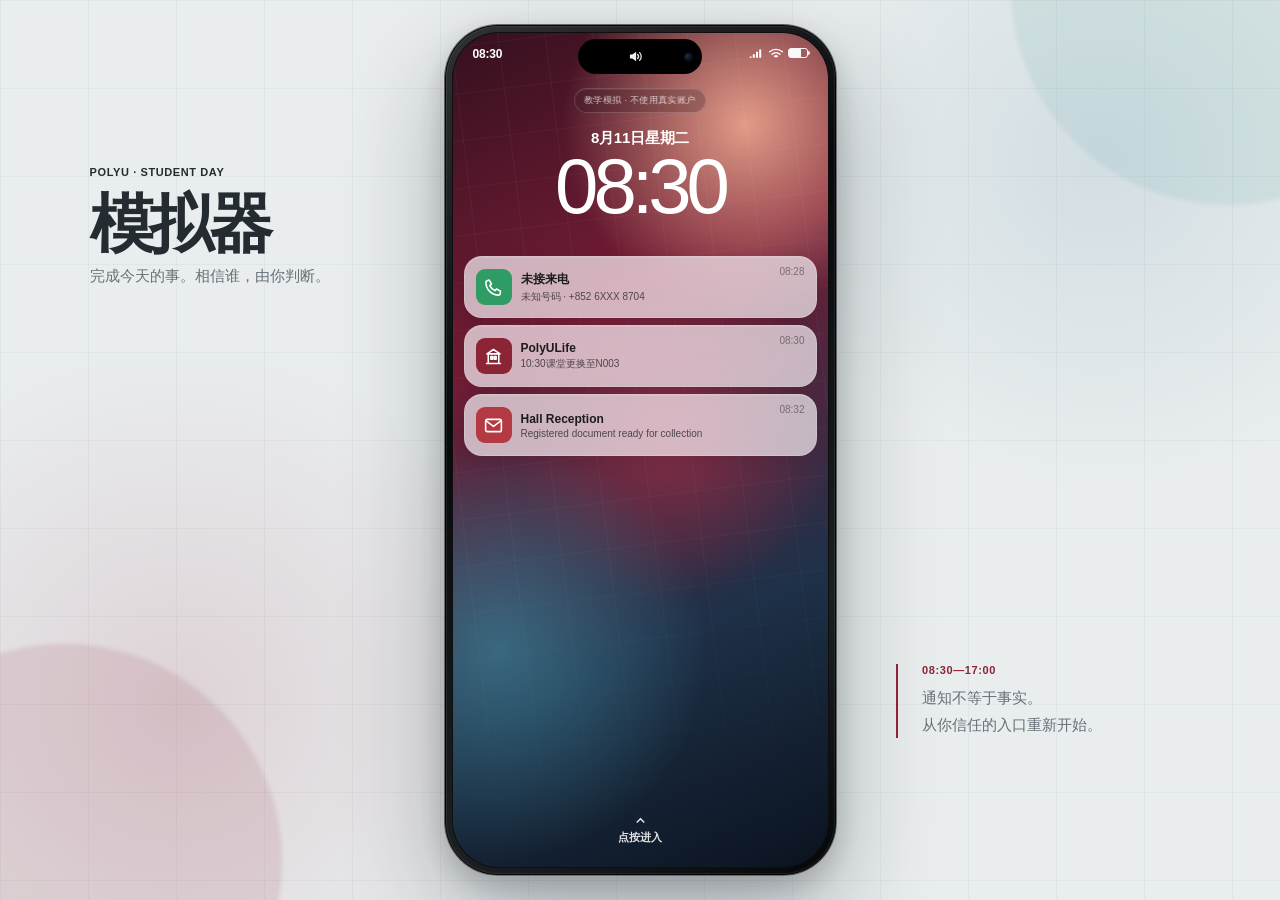
==== index.html @ 9c1bdc46 "Fix tap to unlock on real devices" ====
<!DOCTYPE html>
<html lang="zh-CN">
<head>
  <meta charset="UTF-8">
  <meta name="viewport" content="width=device-width, initial-scale=1, viewport-fit=cover">
  <meta name="theme-color" content="#111820">
  <meta name="application-version" content="2.0.0">
  <title>模拟器</title>
  <link rel="stylesheet" href="phone.css">
</head>
<body class="ios-ui">
  <main class="sim-stage" aria-label="PolyU 学生生活模拟器">
    <div class="stage-copy" aria-hidden="true">
      <span class="stage-kicker">POLYU · STUDENT DAY</span>
      <strong id="stageTitle">模拟器</strong>
      <p id="stageTagline">完成今天的事。相信谁，由你判断。</p>
    </div>

    <section class="phone-shell" id="simulator">
      <div class="phone-bezel">
        <div class="phone-status" aria-label="手机状态栏">
          <span id="statusTime">08:30</span>
          <button class="status-island sound-toggle" id="soundToggle" type="button" aria-label="关闭声音" aria-pressed="true">
            <svg viewBox="0 0 24 24" aria-hidden="true"><path d="M5 10v4h3l4 3V7L8 10H5Z"/><path class="sound-wave" d="M15 9.2c1.5 1.5 1.5 4.1 0 5.6M17.8 6.5c3 3 3 8 0 11"/></svg>
          </button>
          <span class="status-icons">
            <span class="status-signal" aria-hidden="true">
              <svg viewBox="0 0 20 14"><path d="M2 11.5h2.5V13H2zm4-3h2.5V13H6zm4-3h2.5V13H10zm4-3h2.5V13H14z"/></svg>
              <svg viewBox="0 0 20 14"><path d="M2 5.5a12 12 0 0 1 16 0M5 8.5a7.5 7.5 0 0 1 10 0M8.2 11.2a2.7 2.7 0 0 1 3.6 0" fill="none" stroke="currentColor" stroke-width="1.8" stroke-linecap="round"/><circle cx="10" cy="12" r="1"/></svg>
              <span class="battery"><span></span></span>
            </span>
          </span>
        </div>

        <div class="phone-viewport" id="phoneViewport">
          <section class="phone-screen lock-screen is-active" id="lockScreen" aria-labelledby="lockTitle">
            <div class="wallpaper-grid" aria-hidden="true"></div>
            <div class="simulation-pill" id="simulationPill">教学模拟 · 不使用真实账户</div>
            <div class="lock-clock">
              <span id="lockDate">8月11日 星期二</span>
              <strong id="lockTime">08:30</strong>
            </div>
            <div class="lock-brief">
              <span id="lockBriefLabel">今天</span>
              <strong id="lockBriefTitle">两件事需要处理</strong>
            </div>
            <div class="lock-notifications" id="lockNotifications"></div>
            <button class="unlock-button" id="unlockButton" type="button">
              <span id="unlockLabel">点按进入</span>
              <svg viewBox="0 0 24 24" aria-hidden="true"><path d="m7 14 5-5 5 5"/></svg>
            </button>
          </section>

          <section class="phone-screen home-screen" id="homeScreen" aria-label="手机主屏幕">
            <div class="wallpaper-grid" aria-hidden="true"></div>
            <header class="home-header">
              <div>
                <span id="homeDate">8月11日 · 星期二</span>
                <strong id="homeTitle">模拟器</strong>
              </div>
              <button class="avatar-button" id="openTasksShortcut" type="button" aria-label="打开今日任务">CY</button>
            </header>

            <section class="todo-widget" id="todayCard" role="button" tabindex="0" aria-label="打开今日任务">
              <header class="todo-widget-head">
                <div><span class="today-card-label" id="todayLabel">TODAY</span><strong id="todayTitle">今日待办</strong></div>
                <span id="todayProgress">0 / 2</span>
              </header>
              <div class="home-todo-list" id="homeTodoList"></div>
              <i class="todo-progress"><span id="todayProgressBar"></span></i>
            </section>

            <div class="app-grid" id="appGrid"></div>
            <div class="home-page-dot" aria-hidden="true"><span></span></div>
            <div class="dock" id="appDock"></div>
          </section>

          <section class="phone-screen app-screen" id="appScreen">
            <header class="app-header">
              <button class="app-back" id="appBack" type="button" aria-label="返回主屏幕">
                <svg viewBox="0 0 24 24"><path d="m15 18-6-6 6-6"/></svg>
              </button>
              <div>
                <span id="appEyebrow">APP</span>
                <strong id="appTitle" role="heading" aria-level="1">应用</strong>
              </div>
              <button class="app-more" id="appMore" type="button" aria-label="更多选项">•••</button>
            </header>
            <div class="app-content" id="appContent"></div>
          </section>

          <div class="toast" id="toast" role="status" aria-live="polite"></div>
          <div class="overlay-layer" id="overlayLayer" aria-live="assertive"></div>
          <aside class="active-call-bar" id="activeCallBar" hidden aria-label="进行中的通话"></aside>
        </div>

        <nav class="system-navigation is-hidden" id="systemNavigation" aria-label="系统导航">
          <button class="system-nav-button system-back" id="systemBack" type="button" aria-label="返回上一页" disabled>
            <svg viewBox="0 0 24 24" aria-hidden="true"><path d="m14.5 5-7 7 7 7"/></svg>
            <span id="systemBackLabel">返回</span>
          </button>
          <button class="system-nav-button system-home" id="systemHome" type="button" aria-label="返回主屏幕" disabled>
            <svg viewBox="0 0 24 24" aria-hidden="true"><path d="M4 10.5 12 4l8 6.5V20H4z"/><path d="M9.5 20v-6h5v6"/></svg>
            <span id="systemHomeLabel">主页</span>
          </button>
        </nav>
      </div>
    </section>

    <aside class="stage-note" aria-hidden="true">
      <span>08:30—17:00</span>
      <p><span id="stageNoteLine1">通知不等于事实。</span><br><span id="stageNoteLine2">从你信任的入口重新开始。</span></p>
    </aside>
  </main>

  <script src="phone-data.js"></script>
  <script src="phone-engine.js"></script>
</body>
</html>
---- phone.css ----
:root {
  --brick: #8b2435;
  --brick-deep: #651a28;
  --graphite: #111820;
  --graphite-2: #1a242d;
  --paper: #f2f4f5;
  --paper-2: #e5eaec;
  --ink: #16202a;
  --muted: #67717a;
  --blue: #2768c7;
  --amber: #d58a22;
  --teal: #238278;
  --white: #ffffff;
  --shadow: 0 34px 80px rgba(10, 18, 25, .28);
  --radius-phone: 44px;
  --radius-card: 22px;
  --safe-top: max(12px, env(safe-area-inset-top));
  font-family: "Noto Sans SC", "Microsoft YaHei", "PingFang SC", system-ui, sans-serif;
  color: var(--ink);
  background: #dfe4e3;
}

/* Outlook Mobile mail surface */
.ios-ui .app-screen.mail-mode {
  --outlook-blue: #0078d4;
  --outlook-blue-deep: #0064b4;
  --outlook-blue-soft: #eff6fc;
  --outlook-ink: #242424;
  --outlook-muted: #616161;
  --outlook-divider: #e1e1e1;
  padding-top: 47px;
  color: var(--outlook-ink);
  background: var(--outlook-blue);
}

.ios-ui .app-screen.mail-mode[data-mail-view="detail"] {
  background: #f3f3f3;
}

.ios-ui:has(.app-screen.mail-mode.is-active) .phone-status {
  color: #fff;
}

.ios-ui .mail-mode .app-header {
  display: none;
}

.ios-ui .mail-mode .app-content {
  height: 100%;
  overflow: hidden;
  color: var(--outlook-ink);
  background: #fff;
}

.ios-ui .outlook-mail-shell,
.ios-ui .outlook-read-shell {
  height: 100%;
  min-height: 0;
  overflow: hidden;
  color: var(--outlook-ink);
  background: #fff;
}

.ios-ui .outlook-mail-shell {
  display: grid;
  grid-template-rows: auto auto minmax(0, 1fr) auto;
}

.ios-ui .outlook-mail-header {
  min-height: 61px;
  padding: 7px 12px 8px;
  display: grid;
  grid-template-columns: 44px minmax(0, 1fr) 44px;
  align-items: center;
  gap: 8px;
  color: #fff;
  background: var(--outlook-blue);
}

.ios-ui .outlook-mail-header > div {
  min-width: 0;
  display: grid;
  justify-items: center;
  line-height: 1.1;
  text-align: center;
}

.ios-ui .outlook-mail-header > div span {
  overflow: hidden;
  max-width: 100%;
  margin-bottom: 3px;
  color: rgba(255, 255, 255, .78);
  font-size: 9px;
  font-weight: 700;
  letter-spacing: .11em;
  text-overflow: ellipsis;
  text-transform: uppercase;
  white-space: nowrap;
}

.ios-ui .outlook-mail-header > div strong {
  overflow: hidden;
  max-width: 100%;
  font-size: 17px;
  font-weight: 650;
  letter-spacing: -.02em;
  text-overflow: ellipsis;
  white-space: nowrap;
}

.ios-ui .outlook-account,
.ios-ui .outlook-compose,
.ios-ui .outlook-read-toolbar button {
  display: grid;
  place-items: center;
  border: 0;
  color: #fff;
  background: transparent;
}

.ios-ui .outlook-account {
  width: 38px;
  height: 38px;
  justify-self: start;
  border: 1.5px solid rgba(255, 255, 255, .82);
  border-radius: 50%;
  font-size: 12px;
  font-weight: 700;
  letter-spacing: .02em;
}

.ios-ui .outlook-compose {
  width: 44px;
  height: 44px;
  justify-self: end;
  border-radius: 50%;
}

.ios-ui .outlook-compose svg,
.ios-ui .outlook-read-toolbar svg,
.ios-ui .outlook-bottom-nav svg,
.ios-ui .outlook-reply-bar svg {
  width: 22px;
  height: 22px;
  fill: none;
  stroke: currentColor;
  stroke-width: 1.8;
  stroke-linecap: round;
  stroke-linejoin: round;
}

.ios-ui .outlook-account:hover,
.ios-ui .outlook-compose:hover,
.ios-ui .outlook-read-toolbar button:hover {
  background: rgba(255, 255, 255, .14);
}

.ios-ui .outlook-inbox-controls {
  min-height: 48px;
  padding: 2px 10px 8px;
  display: grid;
  grid-template-columns: minmax(0, 1fr) auto;
  align-items: center;
  gap: 8px;
  color: #fff;
  background: var(--outlook-blue);
}

.ios-ui .outlook-tabs {
  min-width: 0;
  padding: 3px;
  display: grid;
  grid-template-columns: repeat(2, minmax(0, 1fr));
  gap: 2px;
  border-radius: 10px;
  background: rgba(0, 50, 95, .26);
}

.ios-ui .outlook-tabs button {
  min-width: 0;
  min-height: 34px;
  padding: 6px 9px;
  display: flex;
  align-items: center;
  justify-content: center;
  gap: 5px;
  border: 0;
  border-radius: 8px;
  color: rgba(255, 255, 255, .84);
  background: transparent;
  font-size: 12px;
  font-weight: 650;
  white-space: nowrap;
}

.ios-ui .outlook-tabs button.active {
  color: var(--outlook-blue-deep);
  background: #fff;
  box-shadow: 0 1px 2px rgba(0, 44, 82, .18);
}

.ios-ui .outlook-tabs button i {
  min-width: 17px;
  height: 17px;
  padding: 0 5px;
  display: inline-grid;
  place-items: center;
  border-radius: 9px;
  color: var(--outlook-blue-deep);
  background: rgba(255, 255, 255, .92);
  font-size: 9px;
  font-style: normal;
  font-variant-numeric: tabular-nums;
  line-height: 1;
}

.ios-ui .outlook-tabs button.active i {
  color: #fff;
  background: var(--outlook-blue);
}

.ios-ui .outlook-filter {
  min-width: 41px;
  min-height: 38px;
  padding: 0 10px;
  display: flex;
  align-items: center;
  justify-content: center;
  gap: 6px;
  border: 0;
  border-radius: 10px;
  color: #fff;
  background: rgba(0, 50, 95, .20);
}

.ios-ui .outlook-filter svg {
  width: 19px;
  height: 19px;
  fill: none;
  stroke: currentColor;
  stroke-width: 1.9;
  stroke-linecap: round;
  stroke-linejoin: round;
}

.ios-ui .outlook-filter span {
  display: none;
}

.ios-ui .outlook-filter.active {
  color: var(--outlook-blue-deep);
  background: #fff;
}

.ios-ui .outlook-mail-list {
  min-height: 0;
  overflow-x: hidden;
  overflow-y: auto;
  overscroll-behavior: contain;
  scrollbar-width: none;
  background: #fff;
}

.ios-ui .outlook-mail-list::-webkit-scrollbar,
.ios-ui .outlook-message::-webkit-scrollbar {
  display: none;
}

.ios-ui .outlook-day-label {
  height: 31px;
  padding: 10px 16px 5px;
  display: block;
  color: var(--outlook-muted);
  background: #fff;
  font-size: 11px;
  font-weight: 650;
  letter-spacing: .01em;
}

.ios-ui .outlook-mail-row {
  position: relative;
  width: 100%;
  min-height: 91px;
  padding: 11px 15px 11px 14px;
  display: grid;
  grid-template-columns: 48px minmax(0, 1fr);
  align-items: start;
  gap: 11px;
  border: 0;
  border-bottom: .5px solid var(--outlook-divider);
  border-radius: 0;
  color: var(--outlook-ink);
  background: #fff;
  text-align: left;
}

.ios-ui .outlook-mail-row:hover,
.ios-ui .outlook-mail-row:active {
  transform: none;
  background: #f7f7f7;
}

.ios-ui .outlook-mail-row.unread {
  background: #f6faff;
}

.ios-ui .outlook-mail-row.unread:hover,
.ios-ui .outlook-mail-row.unread:active {
  background: #edf6ff;
}

.ios-ui .outlook-avatar {
  width: 48px;
  height: 48px;
  display: grid;
  place-items: center;
  flex: 0 0 auto;
  overflow: hidden;
  border-radius: 50%;
  color: #fff;
  background: linear-gradient(145deg, #5b9bd5, #2b6fa6);
  box-shadow: inset 0 0 0 1px rgba(0, 0, 0, .05);
  font-size: 13px;
  font-weight: 700;
  letter-spacing: .01em;
  text-align: center;
}

.ios-ui .outlook-avatar.mail-avatar-blue,
.ios-ui .mail-avatar-blue {
  background: linear-gradient(145deg, #5b9bd5, #2b6fa6);
}

.ios-ui .outlook-avatar.mail-avatar-teal,
.ios-ui .mail-avatar-teal {
  background: linear-gradient(145deg, #52b7ad, #2d8c83);
}

.ios-ui .outlook-avatar.mail-avatar-violet,
.ios-ui .mail-avatar-violet {
  background: linear-gradient(145deg, #9b7bd4, #6d52a8);
}

.ios-ui .outlook-avatar.mail-avatar-orange,
.ios-ui .mail-avatar-orange {
  background: linear-gradient(145deg, #e7a04e, #c8742f);
}

.ios-ui .outlook-row-copy {
  min-width: 0;
  display: block;
}

.ios-ui .outlook-row-top {
  min-width: 0;
  display: grid;
  grid-template-columns: minmax(0, 1fr) auto;
  align-items: baseline;
  gap: 8px;
}

.ios-ui .outlook-row-top strong {
  overflow: hidden;
  color: #323130;
  font-size: 14px;
  font-weight: 600;
  line-height: 1.25;
  text-overflow: ellipsis;
  white-space: nowrap;
}

.ios-ui .outlook-row-top time {
  color: var(--outlook-muted);
  font-size: 10px;
  font-variant-numeric: tabular-nums;
  white-space: nowrap;
}

.ios-ui .outlook-row-copy > b {
  overflow: hidden;
  margin-top: 3px;
  display: block;
  color: #424242;
  font-size: 12px;
  font-weight: 550;
  line-height: 1.25;
  text-overflow: ellipsis;
  white-space: nowrap;
}

.ios-ui .outlook-row-copy > small {
  overflow: hidden;
  margin-top: 3px;
  padding-right: 40px;
  display: block;
  color: #6b6b6b;
  font-size: 11px;
  font-weight: 400;
  line-height: 1.28;
  text-overflow: ellipsis;
  white-space: nowrap;
}

.ios-ui .outlook-mail-row.unread .outlook-row-top strong,
.ios-ui .outlook-mail-row.unread .outlook-row-copy > b {
  color: #111;
  font-weight: 700;
}

.ios-ui .outlook-unread-dot {
  position: absolute;
  left: 6px;
  top: 32px;
  width: 6px;
  height: 6px;
  border-radius: 50%;
  background: var(--outlook-blue);
}

.ios-ui .outlook-language-mark {
  position: absolute;
  right: 15px;
  bottom: 12px;
  color: var(--outlook-blue-deep);
  font-size: 9px;
  font-weight: 700;
  letter-spacing: -.02em;
}

.ios-ui .outlook-empty {
  min-height: 210px;
  padding: 42px 28px;
  display: grid;
  place-content: center;
  gap: 7px;
  color: var(--outlook-muted);
  text-align: center;
}

.ios-ui .outlook-empty strong {
  color: var(--outlook-ink);
  font-size: 16px;
  font-weight: 650;
}

.ios-ui .outlook-empty span {
  font-size: 12px;
  line-height: 1.45;
}

.ios-ui .outlook-bottom-nav,
.ios-ui .outlook-reply-bar {
  z-index: 3;
  border-top: .5px solid rgba(0, 0, 0, .16);
  background: rgba(255, 255, 255, .96);
  backdrop-filter: blur(18px) saturate(1.35);
}

.ios-ui .outlook-bottom-nav {
  min-height: 73px;
  padding: 6px 10px max(16px, env(safe-area-inset-bottom));
  display: grid;
  grid-template-columns: repeat(3, minmax(0, 1fr));
  align-items: start;
}

.ios-ui .outlook-bottom-nav button {
  min-width: 0;
  height: 49px;
  padding: 3px 4px;
  display: flex;
  flex-direction: column;
  align-items: center;
  justify-content: center;
  gap: 2px;
  border: 0;
  color: #6b6b6b;
  background: transparent;
  font-size: 9px;
  font-weight: 550;
}

.ios-ui .outlook-bottom-nav button.active {
  color: var(--outlook-blue);
  font-weight: 650;
}

.ios-ui .outlook-bottom-nav button:active,
.ios-ui .outlook-reply-bar button:active,
.ios-ui .outlook-tabs button:active,
.ios-ui .outlook-filter:active {
  transform: none;
  opacity: .72;
}

.ios-ui .outlook-read-shell {
  --mail-toolbar-bg: #f3f3f3;
  --mail-subject-bg: #ffffff;
  --mail-panel-bg: #ffffff;
  --mail-text: #242424;
  --mail-muted: #616161;
  --mail-divider: #e1e1e1;
  --mail-dock-bg: #f6f6f6;
  display: grid;
  grid-template-rows: auto minmax(0, 1fr) auto;
  color: var(--mail-text);
  background: var(--mail-panel-bg);
}

.ios-ui .outlook-read-toolbar {
  min-height: 56px;
  padding: 6px 12px;
  display: grid;
  grid-template-columns: 44px minmax(0, 1fr);
  align-items: center;
  color: var(--mail-text);
  background: var(--mail-toolbar-bg);
}

.ios-ui .outlook-read-toolbar button {
  width: 44px;
  height: 44px;
  border-radius: 50%;
  color: var(--mail-text);
}

.ios-ui .outlook-read-toolbar button:hover {
  background: rgba(127, 127, 127, .14);
}

.ios-ui .outlook-message {
  min-height: 0;
  padding: 0;
  overflow-x: hidden;
  overflow-y: auto;
  overscroll-behavior: contain;
  scrollbar-width: none;
  background: var(--mail-panel-bg);
}

.ios-ui .outlook-message > h1 {
  margin: 0;
  padding: 24px 17px 26px;
  color: var(--mail-text);
  background: var(--mail-subject-bg);
  font-size: 22px;
  font-weight: 600;
  letter-spacing: -.025em;
  line-height: 1.42;
}

.ios-ui .outlook-sender-row {
  min-width: 0;
  min-height: 104px;
  margin: 0;
  padding: 18px 12px 20px 17px;
  display: grid;
  grid-template-columns: 44px minmax(0, 1fr) 44px;
  grid-template-rows: auto minmax(0, 1fr);
  grid-template-areas:
    "avatar copy time"
    "avatar copy more";
  align-items: start;
  column-gap: 10px;
  border-top: 1px solid var(--mail-divider);
  border-bottom: 1px solid var(--mail-divider);
  background: var(--mail-panel-bg);
}

.ios-ui .outlook-sender-row .outlook-avatar {
  grid-area: avatar;
  width: 44px;
  height: 44px;
  font-size: 12px;
}

.ios-ui .outlook-sender-copy {
  grid-area: copy;
  min-width: 0;
  display: grid;
  gap: 2px;
}

.ios-ui .outlook-sender-copy > strong {
  overflow: hidden;
  min-width: 0;
  text-overflow: ellipsis;
  white-space: nowrap;
}

.ios-ui .outlook-sender-row strong {
  color: var(--mail-text);
  font-size: 15px;
  font-weight: 650;
}

.ios-ui .outlook-sender-copy > span {
  color: var(--mail-muted);
  line-height: 1.3;
}

.ios-ui .outlook-recipient {
  font-size: 13px;
}

.ios-ui .outlook-address {
  font-size: 11px;
  overflow: visible;
  overflow-wrap: anywhere;
  text-overflow: clip;
  white-space: normal;
}

.ios-ui .outlook-sender-row > time {
  grid-area: time;
  justify-self: end;
  padding-top: 2px;
  color: var(--mail-muted);
  font-size: 12px;
  font-variant-numeric: tabular-nums;
  white-space: nowrap;
}

.ios-ui .outlook-sender-more {
  grid-area: more;
  justify-self: end;
  width: 40px;
  height: 44px;
  margin-top: -4px;
  display: grid;
  place-items: center;
  border: 0;
  border-radius: 50%;
  color: var(--mail-muted);
  background: transparent;
}

.ios-ui .outlook-sender-more svg {
  width: 23px;
  height: 23px;
  fill: currentColor;
  stroke: none;
}

.ios-ui .outlook-sender-more:hover {
  background: rgba(127, 127, 127, .12);
}

.ios-ui .outlook-translation-status {
  min-height: 48px;
  margin: 0;
  padding: 8px 17px;
  display: grid;
  grid-template-columns: 32px minmax(0, 1fr);
  align-items: center;
  gap: 10px;
  border-bottom: 1px solid #d5e8f7;
  color: var(--mail-text);
  background: var(--outlook-blue-soft);
}

.ios-ui .outlook-translate-icon {
  width: 32px;
  height: 32px;
  display: grid;
  place-items: center;
  border-radius: 8px;
  color: #fff;
  background: var(--outlook-blue);
  font-size: 12px;
  font-weight: 750;
  letter-spacing: -.04em;
}

.ios-ui .outlook-translate-icon span {
  margin-left: -2px;
  font-size: 9px;
}

.ios-ui .outlook-translation-status > div {
  min-width: 0;
  display: grid;
  gap: 2px;
}

.ios-ui .outlook-translation-status strong,
.ios-ui .outlook-translation-status small {
  overflow: hidden;
  text-overflow: ellipsis;
  white-space: nowrap;
}

.ios-ui .outlook-translation-status strong {
  font-size: 11px;
  font-weight: 650;
}

.ios-ui .outlook-translation-status small {
  color: var(--mail-muted);
  font-size: 9px;
}

.ios-ui .outlook-message-body {
  padding: 22px 17px 34px;
  color: var(--mail-text);
  background: var(--mail-panel-bg);
  font-size: 15px;
  line-height: 1.62;
  overflow-wrap: anywhere;
  white-space: pre-line;
}

.ios-ui .outlook-message-body p {
  margin: 0 0 14px;
}

.ios-ui .outlook-message-body p:last-child {
  margin-bottom: 0;
}

.ios-ui .outlook-message-body a {
  color: var(--outlook-blue-deep);
}

.ios-ui .outlook-tracking {
  margin: 0 17px 18px;
  padding: 12px 13px;
  display: grid;
  gap: 4px;
  border: 1px solid #dce8f1;
  border-radius: 10px;
  background: #f4f8fb;
}

.ios-ui .outlook-tracking span {
  color: var(--mail-muted);
  font-size: 10px;
  font-weight: 600;
}

.ios-ui .outlook-tracking strong {
  overflow-wrap: anywhere;
  color: #323130;
  font-family: ui-monospace, "SFMono-Regular", Consolas, monospace;
  font-size: 13px;
  font-variant-numeric: tabular-nums;
  letter-spacing: .02em;
}

.ios-ui .outlook-message-actions.action-row {
  margin: 0 17px 30px;
  padding: 13px;
  display: grid;
  grid-template-columns: minmax(0, 1fr);
  gap: 8px;
  border: 1px solid #d6e7f4;
  border-radius: 12px;
  background: rgba(0, 120, 212, .055);
}

.ios-ui .outlook-simulation-label {
  margin-bottom: 2px;
  color: var(--outlook-blue-deep);
  font-size: 10px;
  font-weight: 750;
  letter-spacing: .08em;
  text-transform: uppercase;
}

.ios-ui .outlook-message-actions button {
  width: 100%;
}

.ios-ui .outlook-message-actions .primary-action {
  border-color: var(--outlook-blue);
  background: var(--outlook-blue);
}

.ios-ui .outlook-message-actions .secondary-action,
.ios-ui .outlook-message-actions .text-action {
  color: var(--outlook-blue-deep);
}

.ios-ui .outlook-reply-bar {
  min-height: 54px;
  margin: 8px 10px calc(18px + env(safe-area-inset-bottom));
  padding: 0 8px;
  display: grid;
  grid-template-columns: minmax(112px, 1fr) 48px 48px;
  align-items: center;
  gap: 2px;
  border: 1px solid var(--mail-divider);
  border-radius: 18px;
  background: var(--mail-dock-bg);
  box-shadow: 0 7px 24px rgba(0, 0, 0, .13);
}

.ios-ui .outlook-reply-bar button {
  min-width: 0;
  height: 48px;
  padding: 0;
  display: flex;
  align-items: center;
  justify-content: center;
  gap: 8px;
  border: 0;
  border-radius: 13px;
  color: var(--mail-text);
  background: transparent;
  font-size: 14px;
  font-weight: 600;
}

.ios-ui .outlook-reply-bar button:hover {
  background: rgba(127, 127, 127, .12);
}

.ios-ui .outlook-reply-bar .outlook-reply-primary {
  justify-content: flex-start;
  padding: 0 12px;
}

.ios-ui .outlook-reply-thread {
  margin-top: 22px;
  padding-top: 14px;
  display: grid;
  gap: 10px;
  border-top: 1px solid var(--mail-divider);
}

.ios-ui .outlook-reply-item {
  padding: 12px 13px;
  border: 1px solid var(--mail-divider);
  border-radius: 10px;
  color: var(--mail-text);
  background: var(--mail-panel-bg);
}

.ios-ui .outlook-reply-item.mine {
  border-left: 3px solid #0f6cbd;
  background: color-mix(in srgb, var(--mail-panel-bg) 94%, #0f6cbd);
}

.ios-ui .outlook-reply-item header {
  display: flex;
  align-items: center;
  justify-content: space-between;
  gap: 12px;
}

.ios-ui .outlook-reply-item header strong {
  font-size: 12px;
  font-weight: 650;
}

.ios-ui .outlook-reply-item header time {
  color: var(--mail-muted);
  font-size: 10px;
}

.ios-ui .outlook-reply-item p {
  margin: 8px 0 0;
  white-space: pre-wrap;
  font-size: 13px;
  line-height: 1.48;
}

.ios-ui .outlook-reply-wait {
  min-height: 34px;
  padding: 0 12px;
  display: flex;
  align-items: center;
  gap: 5px;
  color: var(--mail-muted);
  font-size: 11px;
}

.ios-ui .outlook-reply-wait span {
  margin-left: 4px;
}

.ios-ui .outlook-inline-composer {
  margin-top: 18px;
  border: 1px solid var(--mail-divider);
  border-radius: 12px;
  color: var(--mail-text);
  background: var(--mail-panel-bg);
  box-shadow: 0 4px 16px rgba(0, 0, 0, .08);
  overflow: hidden;
}

.ios-ui .outlook-inline-composer > header {
  min-height: 42px;
  padding: 0 10px 0 13px;
  display: grid;
  grid-template-columns: 22px 1fr 32px;
  align-items: center;
  gap: 7px;
  border-bottom: 1px solid var(--mail-divider);
}

.ios-ui .outlook-inline-composer > header svg {
  width: 18px;
  height: 18px;
  fill: none;
  stroke: #0f6cbd;
  stroke-width: 1.8;
}

.ios-ui .outlook-inline-composer > header strong {
  font-size: 13px;
}

.ios-ui .outlook-inline-composer > header button {
  width: 32px;
  height: 32px;
  border: 0;
  color: var(--mail-muted);
  background: transparent;
  font-size: 22px;
}

.ios-ui .outlook-inline-composer textarea {
  width: 100%;
  min-height: 112px;
  padding: 13px;
  resize: vertical;
  border: 0;
  color: var(--mail-text);
  background: var(--mail-panel-bg);
  font: 13px/1.5 -apple-system, BlinkMacSystemFont, "Segoe UI", "PingFang SC", sans-serif;
  outline: none;
}

.ios-ui .outlook-inline-composer > footer {
  min-height: 48px;
  padding: 7px 9px 7px 13px;
  display: grid;
  grid-template-columns: minmax(0, 1fr) auto;
  align-items: center;
  gap: 10px;
  border-top: 1px solid var(--mail-divider);
}

.ios-ui .outlook-inline-composer > footer span {
  color: var(--mail-muted);
  font-size: 8px;
  line-height: 1.3;
}

.ios-ui .outlook-inline-composer > footer button {
  min-height: 34px;
  padding: 0 15px;
  border: 0;
  border-radius: 4px;
  color: #fff;
  background: #0f6cbd;
  font-size: 12px;
  font-weight: 650;
}

.ios-ui .sr-only {
  position: absolute;
  width: 1px;
  height: 1px;
  padding: 0;
  overflow: hidden;
  clip: rect(0, 0, 0, 0);
  white-space: nowrap;
  border: 0;
}

.ios-ui .outlook-mail-menu-overlay {
  --outlook-sheet-bg: #ffffff;
  --outlook-sheet-text: #242424;
  --outlook-sheet-muted: #616161;
  --outlook-sheet-divider: #e1e1e1;
  --outlook-sheet-accent: #0064b4;
  position: absolute;
  z-index: 115;
  inset: 0;
  display: flex;
  align-items: flex-end;
  isolation: isolate;
}

.ios-ui .outlook-mail-menu-scrim {
  position: absolute;
  z-index: -1;
  inset: 0;
  width: 100%;
  height: 100%;
  border: 0;
  border-radius: 0;
  background: rgba(0, 0, 0, .52);
}

.ios-ui .outlook-mail-menu-scrim:active:not(:disabled) {
  transform: none;
}

.ios-ui .outlook-mail-menu-sheet {
  width: 100%;
  max-height: min(570px, calc(100% - 96px));
  padding: 8px 0 calc(22px + env(safe-area-inset-bottom));
  overflow-x: hidden;
  overflow-y: auto;
  overscroll-behavior: contain;
  border-radius: 24px 24px 0 0;
  color: var(--outlook-sheet-text);
  background: var(--outlook-sheet-bg);
  box-shadow: 0 -18px 48px rgba(0, 0, 0, .24);
  animation: outlook-sheet-enter 220ms cubic-bezier(.2, .8, .2, 1) both;
}

.ios-ui .outlook-sheet-handle {
  width: 40px;
  height: 5px;
  margin: 2px auto 12px;
  display: block;
  border-radius: 999px;
  background: #707070;
}

.ios-ui .outlook-reactions {
  min-height: 72px;
  padding: 5px 16px 13px;
  display: grid;
  grid-template-columns: repeat(6, minmax(0, 1fr));
  align-items: center;
  gap: 4px;
  border-bottom: 1px solid var(--outlook-sheet-divider);
}

.ios-ui .outlook-reaction {
  min-width: 44px;
  min-height: 48px;
  padding: 0;
  border: 0;
  border-radius: 14px;
  background: transparent;
  font-family: "Apple Color Emoji", "Segoe UI Emoji", sans-serif;
  font-size: 28px;
}

.ios-ui .outlook-reaction:hover,
.ios-ui .outlook-reaction:focus-visible {
  background: rgba(127, 127, 127, .14);
}

.ios-ui .outlook-menu-list {
  padding: 8px 0;
}

.ios-ui .outlook-menu-list > button {
  width: 100%;
  min-height: 52px;
  padding: 0 20px;
  display: grid;
  grid-template-columns: 28px minmax(0, 1fr);
  align-items: center;
  gap: 18px;
  border: 0;
  border-radius: 0;
  color: var(--outlook-sheet-text);
  background: transparent;
  font-size: 16px;
  font-weight: 500;
  text-align: left;
}

.ios-ui .outlook-menu-list > button:hover,
.ios-ui .outlook-menu-list > button:focus-visible {
  background: rgba(127, 127, 127, .12);
}

.ios-ui .outlook-menu-list svg,
.ios-ui .outlook-addins svg {
  width: 25px;
  height: 25px;
  fill: none;
  stroke: currentColor;
  stroke-width: 1.75;
  stroke-linecap: round;
  stroke-linejoin: round;
}

.ios-ui .outlook-addins {
  padding: 15px 12px 8px;
  display: grid;
  grid-template-columns: repeat(2, minmax(0, 1fr));
  gap: 8px;
  border-top: 1px solid var(--outlook-sheet-divider);
}

.ios-ui .outlook-addin-button {
  min-width: 0;
  min-height: 82px;
  padding: 7px 5px;
  display: flex;
  flex-direction: column;
  align-items: center;
  justify-content: flex-start;
  gap: 7px;
  border: 0;
  border-radius: 13px;
  color: var(--outlook-sheet-muted);
  background: transparent;
  font-size: 11px;
  font-weight: 600;
  line-height: 1.2;
  text-align: center;
}

.ios-ui .outlook-addin-button:hover:not(:disabled),
.ios-ui .outlook-addin-button:focus-visible:not(:disabled) {
  color: var(--outlook-sheet-text);
  background: rgba(127, 127, 127, .12);
}

.ios-ui .outlook-addin-button:disabled {
  opacity: .38;
}

.ios-ui .outlook-addin-icon {
  width: 40px;
  height: 40px;
  display: grid;
  grid-template-columns: 1fr 1fr;
  place-items: center;
  border-radius: 10px;
  color: #fff;
  background: linear-gradient(135deg, #0078d4 0 48%, #16a36f 52% 100%);
  font-size: 16px;
  font-weight: 750;
  box-shadow: 0 5px 14px rgba(0, 120, 212, .22);
}

.ios-ui .outlook-addin-icon small {
  font-size: 12px;
}

.ios-ui .outlook-menu-cancel {
  width: calc(100% - 24px);
  min-height: 48px;
  margin: 0 12px;
  border: 0;
  border-radius: 13px;
  color: var(--outlook-sheet-accent);
  background: rgba(127, 127, 127, .10);
  font-size: 15px;
  font-weight: 650;
}

@keyframes outlook-sheet-enter {
  from { transform: translateY(100%); }
  to { transform: translateY(0); }
}

@media (prefers-color-scheme: dark) {
  .ios-ui .app-screen.mail-mode[data-mail-view="detail"] {
    background: #212121;
  }

  .ios-ui .outlook-read-shell {
    --mail-toolbar-bg: #212121;
    --mail-subject-bg: #000000;
    --mail-panel-bg: #141414;
    --mail-text: #f5f5f5;
    --mail-muted: #a6a6a6;
    --mail-divider: #2b2b2b;
    --mail-dock-bg: #0b0b0b;
  }

  .ios-ui .outlook-translation-status {
    border-color: #284a66;
    background: #152b3b;
  }

  .ios-ui .outlook-tracking {
    border-color: #333d45;
    background: #192127;
  }

  .ios-ui .outlook-tracking strong {
    color: var(--mail-text);
  }

  .ios-ui .outlook-message-body a,
  .ios-ui .outlook-simulation-label,
  .ios-ui .outlook-message-actions .secondary-action,
  .ios-ui .outlook-message-actions .text-action {
    color: #8cc8ff;
  }

  .ios-ui .outlook-message-actions.action-row {
    border-color: #284a66;
    background: rgba(0, 120, 212, .10);
  }

  .ios-ui .outlook-message-actions .secondary-action,
  .ios-ui .outlook-message-actions .text-action {
    border-color: #38434c;
    background: #252a2e;
  }

  .ios-ui .outlook-mail-menu-overlay {
    --outlook-sheet-bg: #292929;
    --outlook-sheet-text: #f5f5f5;
    --outlook-sheet-muted: #aaaaaa;
    --outlook-sheet-divider: #3a3a3a;
    --outlook-sheet-accent: #8cc8ff;
  }

  .ios-ui .outlook-menu-cancel {
    color: #8cc8ff;
    background: #333333;
  }
}

@media (prefers-reduced-motion: reduce) {
  .ios-ui .outlook-mail-menu-sheet {
    animation: none;
  }
}

/* ADCC-inspired staged recruitment flow: one horizontal progress signature inside the existing browser language. */
.career-workspace .career-stage-strip {
  display: grid;
  grid-template-columns: repeat(4, minmax(0, 1fr));
  gap: 4px;
  margin: 18px 0 26px;
  padding: 12px 8px;
  border: 1px solid rgba(22, 93, 157, .16);
  border-radius: 14px;
  background: #f2f6fb;
}

.career-stage-strip span {
  position: relative;
  display: grid;
  justify-items: center;
  gap: 6px;
  color: #7b8794;
  font-size: 10px;
  line-height: 1.15;
  text-align: center;
}

.career-stage-strip span:not(:last-child)::after {
  content: '';
  position: absolute;
  top: 12px;
  left: 62%;
  width: 76%;
  height: 2px;
  background: #d3dce6;
}

.career-stage-strip i {
  position: relative;
  z-index: 1;
  display: grid;
  width: 24px;
  height: 24px;
  place-items: center;
  border-radius: 50%;
  background: #d3dce6;
  color: #566371;
  font-style: normal;
  font-weight: 700;
}

.career-stage-strip span.active {
  color: #165d9d;
  font-weight: 700;
}

.career-stage-strip span.active i,
.career-stage-strip span.active:not(:last-child)::after {
  background: #165d9d;
  color: #fff;
}

/* The recovery flow's single visual signature: a restrained case handoff trail. */
.handoff-page .case-letterhead {
  display: grid;
  gap: 2px;
  margin: 10px 0 18px;
  padding: 14px 0;
  border-top: 1px solid rgba(60, 60, 67, .18);
  border-bottom: 1px solid rgba(60, 60, 67, .18);
  text-align: left;
}

.case-letterhead strong {
  font: 700 17px/1.2 -apple-system, BlinkMacSystemFont, "SF Pro Display", sans-serif;
  letter-spacing: -.2px;
}

.case-letterhead small {
  color: #6e6e73;
  font-size: 12px;
}

.handoff-chain {
  display: grid;
  grid-template-columns: repeat(3, minmax(0, 1fr));
  gap: 0;
  margin: 0 0 22px;
}

.handoff-chain span {
  position: relative;
  display: grid;
  justify-items: center;
  gap: 6px;
  color: #8e8e93;
  font-size: 10px;
  text-align: center;
}

.handoff-chain span:not(:last-child)::after {
  content: '';
  position: absolute;
  top: 12px;
  left: calc(50% + 15px);
  right: calc(-50% + 15px);
  height: 2px;
  background: #d1d1d6;
}

.handoff-chain i {
  position: relative;
  z-index: 1;
  display: grid;
  width: 26px;
  height: 26px;
  place-items: center;
  border-radius: 50%;
  background: #e5e5ea;
  color: #6e6e73;
  font: 700 11px/1 -apple-system, BlinkMacSystemFont, sans-serif;
}

.handoff-chain span.active {
  color: #1c1c1e;
  font-weight: 600;
}

.handoff-chain span.active i,
.handoff-chain span.active:not(:last-child)::after {
  background: #3b5f86;
  color: #fff;
}

.case-summary {
  display: grid;
  margin: 18px 0;
  border-top: 1px solid rgba(60, 60, 67, .18);
}

.case-summary div {
  display: grid;
  grid-template-columns: 86px minmax(0, 1fr);
  gap: 12px;
  padding: 11px 0;
  border-bottom: 1px solid rgba(60, 60, 67, .18);
  font-size: 13px;
  text-align: left;
}

.case-summary dt { color: #6e6e73; }
.case-summary dd { margin: 0; color: #1c1c1e; font-weight: 600; }

/* Live call workspace --------------------------------------------------- */

.active-call-bar[hidden] {
  display: none;
}

.active-call-bar {
  position: absolute;
  z-index: 125;
  top: 47px;
  left: 12px;
  right: 12px;
  min-height: 52px;
  padding: 5px 6px 5px 12px;
  display: grid;
  grid-template-columns: minmax(0, 1fr) 42px;
  align-items: center;
  gap: 6px;
  border: 1px solid rgba(255, 255, 255, .22);
  border-radius: 17px;
  color: #fff;
  background: rgba(30, 132, 73, .94);
  box-shadow: 0 10px 30px rgba(2, 20, 10, .3);
  backdrop-filter: blur(20px) saturate(140%);
  animation: active-call-in .28s cubic-bezier(.2, .8, .2, 1) both;
}

@keyframes active-call-in {
  from { opacity: 0; translate: 0 -12px; }
  to { opacity: 1; translate: 0 0; }
}

.active-call-bar > button:first-child {
  min-width: 0;
  padding: 3px 0;
  display: flex;
  align-items: center;
  gap: 10px;
  border: 0;
  color: inherit;
  background: transparent;
  text-align: left;
}

.active-call-bar strong,
.active-call-bar small {
  display: block;
}

.active-call-bar strong {
  font-size: 13px;
  line-height: 1.15;
}

.active-call-bar small {
  margin-top: 2px;
  color: rgba(255, 255, 255, .7);
  font-size: 10px;
}

.active-call-dot {
  width: 11px;
  height: 11px;
  flex: 0 0 auto;
  border: 3px solid rgba(255, 255, 255, .3);
  border-radius: 50%;
  background: #fff;
  box-shadow: 0 0 0 0 rgba(255, 255, 255, .38);
  animation: active-call-pulse 1.8s ease-out infinite;
}

@keyframes active-call-pulse {
  70%, 100% { box-shadow: 0 0 0 9px rgba(255, 255, 255, 0); }
}

.active-call-bar .active-call-end {
  width: 38px;
  height: 38px;
  padding: 9px;
  display: grid;
  place-items: center;
  border: 0;
  border-radius: 50%;
  color: #fff;
  background: rgba(10, 35, 20, .45);
}

.active-call-end svg {
  width: 20px;
  height: 20px;
  fill: none;
  stroke: currentColor;
  stroke-width: 2;
}

.call-overlay.call-conversation {
  padding: 44px 14px 10px;
  gap: 10px;
  text-align: left;
  background: linear-gradient(180deg, #121317 0%, #08090b 70%, #030405 100%);
}

.call-conversation-head {
  min-height: 46px;
  display: grid;
  grid-template-columns: 40px minmax(0, 1fr) 40px;
  align-items: center;
  gap: 8px;
}

.call-conversation-head > div {
  min-width: 0;
  text-align: center;
}

.call-conversation-head span,
.call-conversation-head strong {
  display: block;
  overflow: hidden;
  text-overflow: ellipsis;
  white-space: nowrap;
}

.call-conversation-head span {
  color: rgba(255, 255, 255, .52);
  font-size: 10px;
  letter-spacing: .02em;
}

.call-conversation-head strong {
  margin-top: 2px;
  font-size: 15px;
}

.call-minimize,
.call-more,
.call-replay {
  width: 40px;
  height: 40px;
  padding: 0;
  border: 0;
  border-radius: 50%;
  color: #fff;
  background: rgba(255, 255, 255, .09);
  font-size: 21px;
  line-height: 1;
}

.call-more {
  font-size: 15px;
  letter-spacing: 1px;
}

.call-replay svg {
  width: 21px;
  height: 21px;
  fill: currentColor;
}

.call-replay svg path:last-child {
  fill: none;
  stroke: currentColor;
  stroke-width: 1.8;
  stroke-linecap: round;
}

.call-transcript {
  min-height: 0;
  flex: 1 1 auto;
  padding: 8px 3px 3px;
  display: flex;
  flex-direction: column;
  gap: 10px;
  overflow-y: auto;
  scrollbar-width: none;
  mask-image: linear-gradient(to bottom, transparent 0, #000 14px, #000 100%);
}

.call-transcript::-webkit-scrollbar {
  display: none;
}

.call-turn {
  max-width: 88%;
}

.call-turn.player {
  align-self: flex-end;
}

.call-turn > span {
  display: block;
  margin: 0 8px 4px;
  color: rgba(255, 255, 255, .4);
  font-size: 9px;
}

.call-turn.player > span {
  text-align: right;
}

.call-turn p {
  margin: 0;
  padding: 11px 13px;
  border: 1px solid rgba(255, 255, 255, .12);
  border-radius: 17px 17px 17px 6px;
  color: #fff;
  background: rgba(255, 255, 255, .08);
  font-size: 14px;
  line-height: 1.48;
}

.call-turn.player p {
  border-color: rgba(90, 169, 255, .35);
  border-radius: 17px 17px 6px 17px;
  background: #0877dd;
}

.call-suggestions {
  margin: 0 -14px;
  padding: 2px 14px 4px;
  display: flex;
  gap: 7px;
  overflow-x: auto;
  scrollbar-width: none;
}

.call-suggestions::-webkit-scrollbar {
  display: none;
}

.call-suggestions button {
  min-height: 34px;
  padding: 7px 11px;
  flex: 0 0 auto;
  border: 1px solid rgba(255, 255, 255, .17);
  border-radius: 17px;
  color: rgba(255, 255, 255, .88);
  background: rgba(255, 255, 255, .07);
  font-size: 11px;
  white-space: nowrap;
}

.call-reply-form {
  min-height: 44px;
  padding: 4px 4px 4px 13px;
  display: grid;
  grid-template-columns: minmax(0, 1fr) 36px;
  align-items: center;
  gap: 5px;
  border: 1px solid rgba(255, 255, 255, .17);
  border-radius: 22px;
  background: rgba(255, 255, 255, .08);
}

.call-reply-form input {
  width: 100%;
  min-width: 0;
  border: 0;
  outline: 0;
  color: #fff;
  background: transparent;
  font: inherit;
  font-size: 14px;
}

.call-reply-form input::placeholder {
  color: rgba(255, 255, 255, .4);
}

.call-reply-form button {
  width: 34px;
  height: 34px;
  padding: 0;
  border: 0;
  border-radius: 50%;
  color: #08111a;
  background: #fff;
  font-size: 19px;
  font-weight: 800;
}

.call-conversation .call-controls {
  margin-top: 0;
  flex: 0 0 auto;
}

.call-conversation .round-call-button {
  width: 52px;
  height: 52px;
}

.call-judgement-overlay {
  background: rgba(5, 7, 10, .72);
}

.call-judgement-sheet {
  max-height: calc(100% - 28px);
  overflow-y: auto;
}

.judgement-options {
  display: grid;
  gap: 8px;
}

.judgement-options {
  grid-template-columns: 1fr 1fr;
}

.judgement-options button {
  min-height: 48px;
  padding: 10px 12px;
  border: 1px solid #d9dde2;
  border-radius: 13px;
  color: #17202a;
  background: #f7f8fa;
  font-weight: 700;
  text-align: left;
}

@media (max-height: 760px) {
  .call-overlay.call-conversation { padding-top: 38px; gap: 7px; }
  .call-conversation-head { min-height: 40px; }
  .call-turn p { padding: 9px 11px; font-size: 13px; }
  .call-suggestions button { min-height: 31px; padding-block: 5px; }
  .call-conversation .round-call-button { width: 46px; height: 46px; }
}

@media (prefers-reduced-motion: reduce) {
  .active-call-bar,
  .active-call-dot { animation: none; }
}

@media (max-width: 500px) {
  .ios-ui .outlook-bottom-nav {
    padding-bottom: max(16px, env(safe-area-inset-bottom));
  }
}

@media (min-width: 501px) and (max-height: 760px) {
  .ios-ui .outlook-mail-header {
    min-height: 53px;
    padding-block: 4px;
  }

  .ios-ui .outlook-inbox-controls {
    min-height: 42px;
    padding-bottom: 5px;
  }

  .ios-ui .outlook-tabs button {
    min-height: 31px;
  }

  .ios-ui .outlook-mail-row {
    min-height: 79px;
    padding-block: 8px;
  }

  .ios-ui .outlook-avatar {
    width: 43px;
    height: 43px;
  }

  .ios-ui .outlook-bottom-nav {
    min-height: 64px;
    padding-top: 4px;
    padding-bottom: 12px;
  }

  .ios-ui .outlook-bottom-nav button {
    height: 46px;
  }

  .ios-ui .outlook-reply-bar {
    min-height: 50px;
    padding: 0 6px;
  }

  .ios-ui .outlook-reply-bar button {
    height: 44px;
  }

  .ios-ui .outlook-read-toolbar {
    min-height: 49px;
    padding-block: 2px;
  }

  .ios-ui .outlook-message > h1 {
    margin-bottom: 0;
    padding-block: 18px 20px;
    font-size: 20px;
  }
}

* {
  box-sizing: border-box;
}

html,
body {
  width: 100%;
  min-height: 100%;
  margin: 0;
}

body {
  min-height: 100dvh;
  overflow: hidden;
  background:
    linear-gradient(90deg, rgba(139, 36, 53, .045) 1px, transparent 1px) 0 0 / 84px 84px,
    linear-gradient(rgba(139, 36, 53, .045) 1px, transparent 1px) 0 0 / 84px 84px,
    #dfe4e3;
}

button,
input {
  font: inherit;
}

button {
  color: inherit;
}

button:focus-visible,
input:focus-visible,
[tabindex]:focus-visible {
  outline: 3px solid rgba(39, 104, 199, .46);
  outline-offset: 2px;
}

.sim-stage {
  position: relative;
  width: 100%;
  min-height: 100dvh;
  display: grid;
  place-items: center;
  isolation: isolate;
}

.sim-stage::before,
.sim-stage::after {
  content: "";
  position: fixed;
  z-index: -1;
  width: 34vw;
  height: 34vw;
  min-width: 360px;
  min-height: 360px;
  border-radius: 50%;
  filter: blur(2px);
  opacity: .7;
}

.sim-stage::before {
  left: -12vw;
  bottom: -14vw;
  background: rgba(139, 36, 53, .16);
}

.sim-stage::after {
  right: -13vw;
  top: -18vw;
  background: rgba(35, 130, 120, .12);
}

.stage-copy,
.stage-note {
  position: fixed;
  width: min(300px, 23vw);
  color: #25313a;
}

.stage-copy {
  left: 7vw;
  top: 18vh;
}

.stage-kicker,
.stage-note > span,
.today-card-label,
.app-header span,
.section-label,
.list-kicker,
.detail-meta,
.simulation-tag {
  font-family: "Arial Narrow", "Roboto Condensed", system-ui, sans-serif;
  font-size: 11px;
  font-weight: 800;
  letter-spacing: .14em;
  text-transform: uppercase;
}

.stage-copy > strong {
  display: block;
  margin: 14px 0 8px;
  font-size: clamp(48px, 5vw, 84px);
  line-height: .94;
  letter-spacing: -.08em;
}

.stage-copy p,
.stage-note p {
  margin: 0;
  color: #667078;
  font-size: 15px;
  line-height: 1.8;
}

.stage-note {
  right: 7vw;
  bottom: 18vh;
  padding-left: 24px;
  border-left: 2px solid var(--brick);
}

.stage-note > span {
  display: block;
  margin-bottom: 8px;
  color: var(--brick);
}

.phone-shell {
  position: relative;
  width: min(430px, 100vw);
  height: min(900px, 96dvh);
  padding: 10px;
  border-radius: var(--radius-phone);
  background: #080c10;
  box-shadow: var(--shadow), inset 0 0 0 1px rgba(255, 255, 255, .15);
}

.phone-bezel {
  position: relative;
  width: 100%;
  height: 100%;
  overflow: hidden;
  border-radius: calc(var(--radius-phone) - 9px);
  background: var(--graphite);
}

.phone-status {
  position: absolute;
  z-index: 50;
  top: 0;
  left: 0;
  right: 0;
  height: 42px;
  padding: 13px 22px 0;
  display: grid;
  grid-template-columns: 1fr auto 1fr;
  align-items: start;
  color: white;
  font-family: "Arial Narrow", system-ui, sans-serif;
  font-size: 12px;
  font-weight: 800;
  letter-spacing: .05em;
  pointer-events: none;
}

.status-island {
  width: 92px;
  height: 25px;
  margin-top: -6px;
  border-radius: 20px;
  background: #05070a;
}

.status-icons {
  justify-self: end;
  display: flex;
  align-items: center;
  gap: 5px;
  pointer-events: auto;
}

.status-signal {
  display: flex;
  align-items: center;
  gap: 5px;
}

.status-signal > svg {
  width: 16px;
  height: 12px;
  fill: currentColor;
}

.sound-toggle {
  position: relative;
  width: 22px;
  height: 20px;
  padding: 1px;
  display: grid;
  place-items: center;
  border: 0;
  color: white;
  background: transparent;
  cursor: pointer;
}

.sound-toggle svg {
  width: 18px;
  height: 18px;
  fill: currentColor;
  stroke: currentColor;
  stroke-width: 1.8;
  stroke-linecap: round;
}

.sound-toggle .sound-wave {
  fill: none;
}

.sound-toggle.is-muted .sound-wave {
  display: none;
}

.sound-toggle.is-muted::after {
  content: "";
  position: absolute;
  width: 18px;
  height: 2px;
  transform: rotate(-45deg);
  border-radius: 2px;
  background: currentColor;
}

.battery {
  position: relative;
  width: 20px;
  height: 10px;
  border: 1.4px solid currentColor;
  border-radius: 3px;
  opacity: .95;
}

.battery::after {
  content: "";
  position: absolute;
  right: -3px;
  top: 2px;
  width: 2px;
  height: 4px;
  border-radius: 0 2px 2px 0;
  background: currentColor;
}

.battery span {
  display: block;
  width: 68%;
  height: 100%;
  background: currentColor;
}

.phone-viewport,
.phone-screen {
  position: absolute;
  inset: 0;
}

.phone-viewport {
  --unlock-home-opacity: .18;
  --unlock-home-scale: .955;
  --unlock-lock-opacity: 1;
  --unlock-progress: 0;
  --unlock-shift: 0px;
  overflow: hidden;
  background: var(--graphite);
}

.phone-screen {
  display: none;
  overflow: hidden;
}

.phone-screen.is-active {
  display: block;
  animation: screen-in .28s cubic-bezier(.2, .8, .2, 1) both;
}

.lock-screen {
  z-index: 2;
  translate: 0 var(--unlock-shift);
  opacity: var(--unlock-lock-opacity);
  will-change: translate, opacity;
}

.home-screen {
  z-index: 1;
}

.home-screen.is-unlock-preview {
  display: block;
  opacity: var(--unlock-home-opacity);
  scale: var(--unlock-home-scale);
  animation: none;
  pointer-events: none;
  transform-origin: center;
  will-change: opacity, scale;
}

.phone-viewport.is-unlock-dragging .lock-screen,
.phone-viewport.is-unlock-dragging .home-screen {
  transition: none;
}

.phone-viewport.is-unlock-returning .lock-screen {
  transition:
    translate .28s cubic-bezier(.32, .72, 0, 1),
    opacity .24s ease-out;
}

.phone-viewport.is-unlock-returning .home-screen {
  transition:
    opacity .28s cubic-bezier(.32, .72, 0, 1),
    scale .28s cubic-bezier(.32, .72, 0, 1);
}

.phone-viewport.is-unlocking .lock-screen {
  opacity: 0;
  transition:
    translate .24s cubic-bezier(.32, .72, 0, 1),
    opacity .2s ease-out;
}

.phone-viewport.is-unlocking .home-screen {
  opacity: 1;
  scale: 1;
  transition:
    opacity .24s ease-out,
    scale .24s cubic-bezier(.32, .72, 0, 1);
}

@keyframes screen-in {
  from { opacity: 0; transform: scale(.985); }
  to { opacity: 1; transform: scale(1); }
}

.wallpaper-grid {
  position: absolute;
  inset: 0;
  overflow: hidden;
  background:
    radial-gradient(circle at 86% 15%, rgba(213, 138, 34, .35), transparent 22%),
    radial-gradient(circle at 16% 78%, rgba(35, 130, 120, .36), transparent 29%),
    linear-gradient(145deg, #651a28 0 38%, #8b2435 38% 60%, #111820 60% 100%);
}

.wallpaper-grid::before {
  content: "";
  position: absolute;
  inset: -10%;
  transform: rotate(-8deg);
  background:
    linear-gradient(90deg, rgba(255, 255, 255, .08) 1px, transparent 1px) 0 0 / 42px 42px,
    linear-gradient(rgba(255, 255, 255, .07) 1px, transparent 1px) 0 0 / 42px 42px;
}

.simulation-pill {
  position: absolute;
  z-index: 1;
  top: 50px;
  left: 50%;
  transform: translateX(-50%);
  padding: 6px 10px;
  border: 1px solid rgba(255, 255, 255, .2);
  border-radius: 999px;
  color: rgba(255, 255, 255, .78);
  background: rgba(17, 24, 32, .28);
  backdrop-filter: blur(12px);
  font-size: 10px;
  letter-spacing: .04em;
  white-space: nowrap;
}

.lock-clock {
  position: relative;
  z-index: 1;
  padding-top: 92px;
  color: white;
  text-align: center;
}

.lock-clock span {
  display: block;
  font-size: 14px;
  font-weight: 650;
  letter-spacing: .02em;
}

.lock-clock strong {
  display: block;
  margin-top: 3px;
  font-family: "Arial Narrow", system-ui, sans-serif;
  font-size: 76px;
  font-weight: 300;
  line-height: 1;
  letter-spacing: -.055em;
}

.lock-brief {
  position: relative;
  z-index: 1;
  display: flex;
  justify-content: space-between;
  align-items: baseline;
  margin: 28px 20px 10px;
  color: white;
}

.lock-brief span {
  font-size: 12px;
  font-weight: 800;
  letter-spacing: .1em;
}

.lock-brief strong {
  font-size: 15px;
}

.lock-notifications {
  position: relative;
  z-index: 1;
  display: grid;
  gap: 8px;
  padding: 0 14px;
}

.lock-notification {
  width: 100%;
  padding: 12px 13px;
  display: grid;
  grid-template-columns: 38px 1fr auto;
  gap: 10px;
  align-items: center;
  border: 1px solid rgba(255, 255, 255, .18);
  border-radius: 17px;
  color: white;
  background: rgba(17, 24, 32, .64);
  backdrop-filter: blur(18px) saturate(1.1);
  text-align: left;
  cursor: pointer;
}

.lock-notification:hover {
  background: rgba(17, 24, 32, .78);
}

.notif-icon,
.app-icon {
  display: grid;
  place-items: center;
  color: white;
  background: var(--app-color, var(--brick));
}

.notif-icon {
  width: 38px;
  height: 38px;
  border-radius: 11px;
}

.notif-icon svg,
.app-icon svg,
.mini-icon svg,
.action-icon svg {
  width: 21px;
  height: 21px;
  fill: none;
  stroke: currentColor;
  stroke-width: 1.8;
  stroke-linecap: round;
  stroke-linejoin: round;
}

.notif-copy {
  min-width: 0;
}

.notif-copy strong,
.notif-copy span {
  display: block;
  overflow: hidden;
  text-overflow: ellipsis;
  white-space: nowrap;
}

.notif-copy strong {
  margin-bottom: 2px;
  font-size: 13px;
}

.notif-copy span {
  color: rgba(255, 255, 255, .76);
  font-size: 11px;
}

.notif-time {
  align-self: start;
  color: rgba(255, 255, 255, .55);
  font-size: 10px;
}

.unlock-button {
  position: absolute;
  z-index: 2;
  left: 50%;
  bottom: 26px;
  transform: translateX(-50%);
  width: 132px;
  padding: 9px 12px;
  display: flex;
  justify-content: center;
  align-items: center;
  gap: 4px;
  border: 0;
  border-radius: 999px;
  color: white;
  background: rgba(17, 24, 32, .45);
  backdrop-filter: blur(12px);
  font-size: 12px;
  cursor: pointer;
}

.unlock-button svg {
  width: 16px;
  height: 16px;
  fill: none;
  stroke: currentColor;
  stroke-width: 2;
}

.home-screen {
  padding: 54px 18px 24px;
  color: white;
}

.home-screen > *:not(.wallpaper-grid) {
  position: relative;
  z-index: 1;
}

.home-header {
  display: flex;
  align-items: center;
  justify-content: space-between;
  padding: 0 4px;
}

.home-header span,
.home-header strong {
  display: block;
}

.home-header span {
  color: rgba(255, 255, 255, .66);
  font-size: 11px;
  font-weight: 700;
  letter-spacing: .03em;
}

.home-header strong {
  margin-top: 1px;
  font-size: 27px;
  line-height: 1.15;
  letter-spacing: -.045em;
}

.avatar-button {
  width: 36px;
  height: 36px;
  border: 1px solid rgba(255, 255, 255, .2);
  border-radius: 50%;
  color: white;
  background: rgba(255, 255, 255, .13);
  font-size: 11px;
  font-weight: 850;
  cursor: pointer;
}

.today-card {
  width: 100%;
  margin: 18px 0 23px;
  padding: 15px 16px 14px;
  display: grid;
  grid-template-columns: 1fr auto;
  gap: 3px 12px;
  border: 1px solid rgba(255, 255, 255, .18);
  border-radius: 19px;
  color: white;
  background: rgba(17, 24, 32, .48);
  backdrop-filter: blur(18px);
  text-align: left;
  cursor: pointer;
}

.today-card-label {
  grid-column: 1 / -1;
  color: rgba(255, 255, 255, .56);
}

.today-card strong {
  font-size: 17px;
  letter-spacing: -.02em;
}

.today-card > span:not(.today-card-label) {
  align-self: center;
  color: rgba(255, 255, 255, .66);
  font-size: 11px;
}

.today-card i {
  grid-column: 1 / -1;
  height: 3px;
  margin-top: 9px;
  overflow: hidden;
  border-radius: 3px;
  background: rgba(255, 255, 255, .14);
}

.today-card i span {
  display: block;
  width: 0;
  height: 100%;
  border-radius: inherit;
  background: #f1c36f;
  transition: width .35s ease;
}

.todo-widget {
  width: 100%;
  margin: 16px 0 20px;
  padding: 14px 15px 13px;
  border: 1px solid rgba(255, 255, 255, .2);
  border-radius: 20px;
  color: white;
  background: rgba(17, 24, 32, .55);
  backdrop-filter: blur(18px) saturate(1.08);
  cursor: pointer;
}

.todo-widget-head {
  display: flex;
  justify-content: space-between;
  align-items: center;
  margin-bottom: 8px;
}

.todo-widget-head div > span,
.todo-widget-head div > strong {
  display: block;
}

.todo-widget-head div > strong {
  margin-top: 1px;
  font-size: 18px;
  letter-spacing: -.025em;
}

.todo-widget-head > span {
  padding: 4px 8px;
  border-radius: 999px;
  color: rgba(255, 255, 255, .76);
  background: rgba(255, 255, 255, .11);
  font-size: 10px;
  font-weight: 800;
}

.home-todo-list {
  display: grid;
  gap: 5px;
}

.home-todo-item {
  min-height: 40px;
  padding: 6px 7px;
  display: grid;
  grid-template-columns: 22px 1fr;
  gap: 9px;
  align-items: center;
  border-radius: 11px;
  background: rgba(255, 255, 255, .07);
}

.home-todo-item > i {
  width: 20px;
  height: 20px;
  display: grid;
  place-items: center;
  border: 1.5px solid rgba(255, 255, 255, .52);
  border-radius: 6px;
  font-style: normal;
  font-size: 11px;
  font-weight: 900;
}

.home-todo-item span,
.home-todo-item strong,
.home-todo-item small {
  display: block;
}

.home-todo-item strong {
  font-size: 11px;
}

.home-todo-item small {
  margin-top: 2px;
  color: rgba(255, 255, 255, .55);
  font-size: 9px;
}

.home-todo-item.done {
  color: rgba(255, 255, 255, .63);
}

.home-todo-item.done > i {
  border-color: #58c5b7;
  color: #0e423c;
  background: #58c5b7;
}

.home-todo-item.done strong {
  text-decoration: line-through;
  text-decoration-thickness: 1px;
}

.todo-progress {
  height: 3px;
  margin-top: 10px;
  display: block;
  overflow: hidden;
  border-radius: 4px;
  background: rgba(255, 255, 255, .14);
}

.todo-progress span {
  display: block;
  width: 0;
  height: 100%;
  border-radius: inherit;
  background: #f1c36f;
  transition: width .35s ease;
}

.app-grid {
  display: grid;
  grid-template-columns: repeat(4, 1fr);
  gap: 22px 13px;
}

.app-button {
  position: relative;
  min-width: 0;
  padding: 0;
  border: 0;
  color: white;
  background: none;
  cursor: pointer;
}

.app-icon {
  width: 56px;
  height: 56px;
  margin: 0 auto 6px;
  border-radius: 17px;
  box-shadow: 0 8px 18px rgba(0, 0, 0, .18), inset 0 1px 0 rgba(255, 255, 255, .2);
  transition: transform .18s ease;
}

.app-button:hover .app-icon {
  transform: translateY(-2px);
}

.app-button > span:last-child {
  display: block;
  overflow: hidden;
  font-size: 11px;
  font-weight: 650;
  text-overflow: ellipsis;
  white-space: nowrap;
}

.app-badge {
  position: absolute;
  top: -5px;
  right: 6px;
  min-width: 19px;
  height: 19px;
  padding: 0 5px;
  display: grid;
  place-items: center;
  border: 2px solid #6f1d2d;
  border-radius: 999px;
  color: white;
  background: #e04446;
  font-size: 9px;
  font-weight: 850;
}

.home-page-dot {
  display: flex;
  justify-content: center;
  margin-top: 23px;
}

.home-page-dot span {
  width: 5px;
  height: 5px;
  border-radius: 50%;
  background: rgba(255, 255, 255, .7);
}

.dock {
  position: absolute !important;
  left: 18px;
  right: 18px;
  bottom: 21px;
  padding: 11px 13px 9px;
  display: grid;
  grid-template-columns: repeat(4, 1fr);
  border: 1px solid rgba(255, 255, 255, .17);
  border-radius: 25px;
  background: rgba(242, 244, 245, .18);
  backdrop-filter: blur(22px) saturate(1.15);
}

.dock .app-button > span:nth-child(2) {
  display: none;
}

.dock .app-icon {
  width: 50px;
  height: 50px;
  margin-bottom: 0;
  border-radius: 15px;
}

.app-screen {
  padding-top: 42px;
  color: var(--ink);
  background: var(--paper);
}

.app-header {
  height: 62px;
  padding: 6px 14px 8px;
  display: grid;
  grid-template-columns: 38px 1fr 38px;
  gap: 8px;
  align-items: center;
  border-bottom: 1px solid #dce1e3;
  background: rgba(242, 244, 245, .94);
  backdrop-filter: blur(16px);
}

.app-header button {
  width: 36px;
  height: 36px;
  display: grid;
  place-items: center;
  border: 0;
  border-radius: 50%;
  background: transparent;
  cursor: pointer;
}

.app-header button:hover {
  background: #e5eaec;
}

.app-back svg {
  width: 22px;
  height: 22px;
  fill: none;
  stroke: currentColor;
  stroke-width: 2;
}

.app-header span,
.app-header strong {
  display: block;
}

.app-header span {
  color: var(--brick);
  font-size: 9px;
}

.app-header strong {
  font-size: 18px;
  letter-spacing: -.025em;
}

.app-more {
  font-size: 15px;
  font-weight: 850;
  letter-spacing: 1px;
}

.app-content {
  height: calc(100% - 62px);
  overflow-x: hidden;
  overflow-y: auto;
  overscroll-behavior: contain;
  scrollbar-width: none;
}

.app-content::-webkit-scrollbar {
  display: none;
}

.app-pad {
  padding: 18px 16px 30px;
}

.phone-segmented {
  margin-bottom: 14px;
  padding: 3px;
  display: grid;
  grid-template-columns: 1fr 1fr;
  gap: 3px;
  border-radius: 11px;
  background: #e2e4e7;
}

.phone-segmented button {
  min-height: 34px;
  border: 0;
  border-radius: 8px;
  color: #6b737b;
  background: transparent;
  font-size: 12px;
  font-weight: 650;
  cursor: pointer;
}

.phone-segmented button[aria-selected="true"] {
  color: #17202a;
  background: #fff;
  box-shadow: 0 1px 4px rgba(23, 32, 42, .14);
}

.phone-keypad {
  display: grid;
  justify-items: center;
}

.dial-display {
  width: 100%;
  min-height: 62px;
  display: grid;
  grid-template-columns: 1fr 42px;
  align-items: center;
}

.dial-display input {
  min-width: 0;
  border: 0;
  color: #15202a;
  background: transparent;
  font-size: 25px;
  font-weight: 500;
  text-align: center;
  letter-spacing: .025em;
  outline: none;
}

.dial-display button {
  width: 38px;
  height: 38px;
  border: 0;
  border-radius: 50%;
  color: #6c737a;
  background: transparent;
  font-size: 20px;
  cursor: pointer;
}

.dial-pad {
  width: min(270px, 100%);
  display: grid;
  grid-template-columns: repeat(3, 1fr);
  gap: 9px 18px;
}

.dial-pad button {
  aspect-ratio: 1;
  max-width: 64px;
  justify-self: center;
  width: 100%;
  display: grid;
  place-content: center;
  border: 0;
  border-radius: 50%;
  color: #17202a;
  background: #e4e5e8;
  cursor: pointer;
}

.dial-pad strong {
  font-size: 24px;
  font-weight: 450;
  line-height: 1;
}

.dial-pad small {
  min-height: 9px;
  margin-top: 3px;
  font-size: 7px;
  font-weight: 700;
  letter-spacing: .16em;
}

.dial-call {
  width: 58px;
  height: 58px;
  margin-top: 13px;
  display: grid;
  place-items: center;
  border: 0;
  border-radius: 50%;
  color: #fff;
  background: #30b55b;
  box-shadow: 0 8px 18px rgba(48, 181, 91, .24);
  cursor: pointer;
}

.dial-call svg {
  width: 25px;
  height: 25px;
  fill: none;
  stroke: currentColor;
  stroke-width: 1.8;
}

.contacts-search {
  height: 40px;
  margin-bottom: 16px;
  padding: 0 12px;
  display: flex;
  align-items: center;
  gap: 8px;
  border-radius: 11px;
  background: #e5e6e9;
}

.contacts-search span,
.contacts-search svg {
  width: 18px;
  height: 18px;
  color: #777e85;
}

.contacts-search svg,
.browser-search button svg {
  fill: none;
  stroke: currentColor;
  stroke-width: 1.9;
  stroke-linecap: round;
  stroke-linejoin: round;
}

.contacts-search input {
  min-width: 0;
  flex: 1;
  border: 0;
  color: #17202a;
  background: transparent;
  outline: none;
}

.inline-empty,
.search-empty {
  padding: 28px 18px;
  color: #777f87;
  text-align: center;
}

.search-empty {
  margin: 7px 0 14px;
  border-radius: 14px;
  background: rgba(118, 118, 128, .08);
}

.search-empty strong {
  display: block;
  color: #313940;
  font-size: 15px;
}

.search-empty p {
  margin: 6px 0 0;
  font-size: 12px;
  line-height: 1.45;
}

.section-label {
  display: block;
  margin: 20px 2px 8px;
  color: #7a838b;
}

.section-label:first-child {
  margin-top: 0;
}

.list-card,
.detail-card,
.task-panel,
.official-card,
.browser-card,
.bank-card,
.review-card {
  border: 1px solid #dbe0e2;
  border-radius: var(--radius-card);
  background: var(--white);
  box-shadow: 0 8px 24px rgba(18, 29, 37, .055);
}

.list-card {
  overflow: hidden;
}

.list-row {
  width: 100%;
  min-height: 72px;
  padding: 12px 14px;
  display: grid;
  grid-template-columns: 44px 1fr auto;
  gap: 11px;
  align-items: center;
  border: 0;
  border-bottom: 1px solid #edf0f1;
  background: white;
  text-align: left;
  cursor: pointer;
}

.list-row:last-child {
  border-bottom: 0;
}

.list-row:hover {
  background: #f8f9f9;
}

.mini-icon {
  width: 44px;
  height: 44px;
  display: grid;
  place-items: center;
  border-radius: 14px;
  color: var(--row-color, white);
  background: var(--row-bg, var(--brick));
  font-size: 15px;
  font-weight: 850;
}

.list-copy {
  min-width: 0;
}

.list-copy strong,
.list-copy span,
.list-copy small {
  display: block;
}

.list-copy strong {
  overflow: hidden;
  font-size: 14px;
  text-overflow: ellipsis;
  white-space: nowrap;
}

.list-copy span {
  margin-top: 3px;
  overflow: hidden;
  color: var(--muted);
  font-size: 11px;
  line-height: 1.35;
  text-overflow: ellipsis;
  white-space: nowrap;
}

.list-copy small,
.list-time {
  color: #929aa0;
  font-size: 10px;
}

.unread-dot {
  width: 7px;
  height: 7px;
  margin-left: auto;
  border-radius: 50%;
  background: var(--blue);
}

.detail-card {
  padding: 18px;
}

.detail-meta {
  color: var(--brick);
}

.detail-card h2,
.browser-card h2,
.task-panel h2,
.official-card h2 {
  margin: 8px 0 9px;
  font-size: 22px;
  line-height: 1.2;
  letter-spacing: -.04em;
}

.detail-card p,
.browser-card p,
.official-card p {
  color: #4f5a63;
  font-size: 13px;
  line-height: 1.72;
}

.detail-card hr {
  height: 1px;
  margin: 15px 0;
  border: 0;
  background: #e5e9eb;
}

.detail-grid {
  display: grid;
  grid-template-columns: auto 1fr;
  gap: 7px 14px;
  margin: 12px 0;
  font-size: 12px;
}

.detail-grid dt {
  color: #8a9298;
}

.detail-grid dd {
  margin: 0;
  overflow-wrap: anywhere;
  font-weight: 650;
}

.action-row {
  display: flex;
  flex-wrap: wrap;
  gap: 8px;
  margin-top: 16px;
}

.primary-action,
.secondary-action,
.text-action,
.danger-action {
  min-height: 42px;
  padding: 10px 14px;
  border-radius: 13px;
  font-size: 12px;
  font-weight: 750;
  cursor: pointer;
}

.primary-action {
  border: 1px solid var(--brick);
  color: white;
  background: var(--brick);
}

.secondary-action {
  border: 1px solid #d7dcdf;
  color: var(--ink);
  background: white;
}

.text-action {
  border: 0;
  color: var(--blue);
  background: transparent;
}

.danger-action {
  border: 1px solid #d86565;
  color: #a52d32;
  background: #fff5f5;
}

.primary-action:disabled,
.secondary-action:disabled {
  opacity: .45;
  cursor: default;
}

.conversation {
  min-height: 100%;
  padding: 16px 13px 28px;
  background: #e9ecec;
}

.conversation-shell {
  height: 100%;
  min-height: 0;
  display: grid;
  grid-template-rows: minmax(0, 1fr) auto auto;
  background: #e9ecec;
}

.conversation-shell .conversation {
  min-height: 0;
  overflow-y: auto;
  overscroll-behavior: contain;
  scrollbar-width: none;
}

.conversation-shell .conversation::-webkit-scrollbar {
  display: none;
}

.conversation-date {
  margin: 2px 0 16px;
  color: #8a9298;
  font-size: 10px;
  text-align: center;
}

.bubble {
  width: fit-content;
  max-width: 84%;
  margin: 7px 0;
  padding: 10px 12px;
  border-radius: 15px 15px 15px 4px;
  color: #29343c;
  background: white;
  box-shadow: 0 2px 7px rgba(25, 36, 44, .06);
  font-size: 13px;
  line-height: 1.55;
}

.bubble.mine {
  margin-left: auto;
  border-radius: 15px 15px 4px 15px;
  color: white;
  background: var(--blue);
}

.bubble small {
  display: block;
  margin-top: 4px;
  color: #899198;
  font-size: 9px;
  text-align: right;
}

.bubble.mine small {
  color: rgba(255, 255, 255, .7);
}

.typing-bubble {
  min-width: 54px;
  display: flex;
  align-items: center;
  justify-content: center;
  gap: 4px;
}

.typing-bubble i,
.outlook-reply-wait i {
  width: 6px;
  height: 6px;
  border-radius: 50%;
  background: #8e8e93;
  animation: reply-dot 1.1s ease-in-out infinite;
}

.typing-bubble i:nth-child(2),
.outlook-reply-wait i:nth-child(2) {
  animation-delay: .14s;
}

.typing-bubble i:nth-child(3),
.outlook-reply-wait i:nth-child(3) {
  animation-delay: .28s;
}

@keyframes reply-dot {
  0%, 60%, 100% { transform: translateY(0); opacity: .48; }
  30% { transform: translateY(-3px); opacity: 1; }
}

.message-composer {
  min-height: 54px;
  padding: 7px 10px;
  display: grid;
  grid-template-columns: minmax(0, 1fr) 36px;
  align-items: end;
  gap: 7px;
  border-top: .5px solid rgba(60, 60, 67, .2);
  background: rgba(248, 248, 250, .94);
  backdrop-filter: blur(20px) saturate(1.4);
}

.message-composer textarea {
  min-height: 36px;
  max-height: 94px;
  padding: 8px 12px;
  resize: none;
  border: 1px solid #c7c7cc;
  border-radius: 18px;
  color: #1c1c1e;
  background: #fff;
  font: 14px/1.35 -apple-system, BlinkMacSystemFont, "SF Pro Text", "PingFang SC", sans-serif;
  outline: none;
}

.message-composer textarea:focus {
  border-color: #0a84ff;
  box-shadow: 0 0 0 2px rgba(10, 132, 255, .14);
}

.message-composer button {
  width: 34px;
  height: 34px;
  display: grid;
  place-items: center;
  border: 0;
  border-radius: 50%;
  color: #fff;
  background: #0a84ff;
  font-size: 21px;
  font-weight: 700;
}

.message-composer button:disabled {
  background: #b8c2cc;
}

.composer-privacy-note {
  margin: 0;
  padding: 0 12px 6px;
  color: #8e8e93;
  background: rgba(248, 248, 250, .94);
  font-size: 8px;
  line-height: 1.25;
  text-align: center;
}

.message-actions {
  display: grid;
  gap: 8px;
  margin-top: 18px;
  padding-top: 12px;
  border-top: 1px solid #d4d9dc;
}

.message-actions button {
  width: 100%;
}

.task-panel {
  padding: 18px;
  margin-bottom: 12px;
}

.task-head {
  display: flex;
  justify-content: space-between;
  align-items: flex-start;
  gap: 12px;
}

.task-status {
  flex: 0 0 auto;
  padding: 5px 8px;
  border-radius: 999px;
  color: #77520d;
  background: #fff1cf;
  font-size: 10px;
  font-weight: 800;
}

.task-status.done {
  color: #17665e;
  background: #ddf2ef;
}

.task-panel p {
  margin: 0;
  color: #5f6870;
  font-size: 12px;
  line-height: 1.55;
}

.task-steps {
  display: grid;
  gap: 9px;
  margin-top: 14px;
}

.task-step {
  display: grid;
  grid-template-columns: 18px 1fr;
  gap: 9px;
  align-items: start;
  color: #667078;
  font-size: 11px;
}

.task-step i {
  width: 16px;
  height: 16px;
  display: grid;
  place-items: center;
  border: 1px solid #bcc4c8;
  border-radius: 50%;
  font-style: normal;
  font-size: 9px;
}

.task-step.done {
  color: #1a7068;
}

.task-step.done i {
  border-color: var(--teal);
  color: white;
  background: var(--teal);
}

.official-banner {
  padding: 9px 14px;
  color: #694e16;
  background: #fff0c8;
  font-size: 10px;
  line-height: 1.4;
  text-align: center;
}

.polyu-hero {
  padding: 22px 18px;
  color: white;
  background:
    linear-gradient(135deg, rgba(255, 255, 255, .06), transparent 42%),
    var(--brick);
}

.polyu-hero span {
  color: rgba(255, 255, 255, .7);
  font-size: 11px;
}

.polyu-hero h2 {
  margin: 4px 0 18px;
  font-size: 27px;
  letter-spacing: -.05em;
}

.polyu-stat-row {
  display: grid;
  grid-template-columns: 1fr 1fr;
  gap: 9px;
}

.polyu-stat {
  padding: 12px;
  border: 1px solid rgba(255, 255, 255, .15);
  border-radius: 14px;
  background: rgba(17, 24, 32, .18);
}

.polyu-stat small,
.polyu-stat strong {
  display: block;
}

.polyu-stat small {
  color: rgba(255, 255, 255, .68);
  font-size: 9px;
}

.polyu-stat strong {
  margin-top: 3px;
  font-size: 14px;
}

.official-grid {
  padding: 15px;
  display: grid;
  grid-template-columns: 1fr 1fr;
  gap: 10px;
}

.official-card {
  min-height: 116px;
  padding: 14px;
  border-radius: 17px;
}

.official-card.wide {
  grid-column: 1 / -1;
  min-height: auto;
}

.official-card span {
  color: var(--brick);
  font-size: 10px;
  font-weight: 850;
}

.official-card h3 {
  margin: 7px 0 3px;
  font-size: 14px;
}

.official-card p {
  margin: 0;
  font-size: 10px;
  line-height: 1.45;
}

.browser-search {
  position: sticky;
  z-index: 2;
  top: 0;
  padding: 12px 14px;
  display: flex;
  gap: 7px;
  background: rgba(242, 244, 245, .94);
  backdrop-filter: blur(12px);
}

.browser-search input {
  min-width: 0;
  flex: 1;
  height: 40px;
  padding: 0 13px;
  border: 1px solid #d8dddf;
  border-radius: 13px;
  color: var(--ink);
  background: white;
}

.browser-search button {
  width: 48px;
  border: 0;
  border-radius: 13px;
  color: white;
  background: var(--graphite);
  cursor: pointer;
}

.browser-results {
  padding: 4px 14px 30px;
}

.browser-card {
  margin-bottom: 10px;
  padding: 15px;
  border-radius: 18px;
}

.browser-domain {
  color: var(--teal);
  font-family: "Arial Narrow", system-ui, sans-serif;
  font-size: 10px;
  font-weight: 800;
  letter-spacing: .03em;
}

.browser-card h3 {
  margin: 5px 0 4px;
  color: #24599d;
  font-size: 15px;
}

.browser-card p {
  margin: 0;
  font-size: 11px;
  line-height: 1.45;
}

.browser-card.sponsored {
  border-color: #e7d4a8;
  background: #fffdf7;
}

.browser-card.sponsored .browser-domain::before {
  content: "推广 · ";
  color: #966711;
}

.fake-page {
  min-height: 100%;
  padding: 26px 18px;
  color: #1b2630;
  background: white;
}

.fake-logo {
  width: 54px;
  height: 54px;
  display: grid;
  place-items: center;
  border-radius: 16px;
  color: white;
  background: #b1202a;
  font-size: 24px;
  font-weight: 900;
}

.fake-page h2 {
  margin: 15px 0 5px;
  font-size: 24px;
}

.fake-page p {
  color: #5f6970;
  font-size: 12px;
  line-height: 1.6;
}

.fake-fee {
  margin: 18px 0;
  padding: 16px;
  display: flex;
  justify-content: space-between;
  border: 1px solid #e2e6e8;
  border-radius: 15px;
  background: #f7f8f8;
}

.fake-fee strong {
  color: #b1202a;
}

.safe-input-note {
  margin: 13px 0;
  padding: 10px 12px;
  border-radius: 10px;
  color: #725510;
  background: #fff1ce;
  font-size: 10px;
  line-height: 1.5;
}

.bank-summary {
  padding: 22px 18px;
  color: white;
  background: var(--graphite);
}

.bank-summary span,
.bank-summary strong {
  display: block;
}

.bank-summary span {
  color: rgba(255, 255, 255, .58);
  font-size: 10px;
}

.bank-summary strong {
  margin-top: 5px;
  font-family: "Arial Narrow", system-ui, sans-serif;
  font-size: 37px;
  font-weight: 500;
  letter-spacing: -.04em;
}

.bank-actions {
  display: grid;
  grid-template-columns: 1fr 1fr;
  gap: 8px;
  padding: 13px 14px 0;
}

.bank-card {
  margin: 12px 14px;
  padding: 15px;
  border-radius: 17px;
}

.transaction-row {
  padding: 11px 0;
  display: grid;
  grid-template-columns: 1fr auto;
  gap: 8px;
  border-bottom: 1px solid #edf0f1;
}

.transaction-row:last-child {
  border-bottom: 0;
}

.transaction-row strong,
.transaction-row span {
  display: block;
}

.transaction-row strong {
  font-size: 12px;
}

.transaction-row span {
  margin-top: 2px;
  color: #8a9298;
  font-size: 9px;
}

.transaction-amount {
  font-family: "Arial Narrow", system-ui, sans-serif;
  font-size: 13px;
  font-weight: 850;
}

.call-overlay,
.dialog-overlay,
.review-overlay {
  position: absolute;
  z-index: 80;
  inset: 0;
  display: flex;
  flex-direction: column;
  color: white;
  background: rgba(10, 15, 20, .96);
  backdrop-filter: blur(24px);
}

.call-overlay {
  padding: 74px 20px 32px;
  text-align: center;
}

.call-avatar {
  width: 84px;
  height: 84px;
  margin: 15px auto 12px;
  display: grid;
  place-items: center;
  border: 1px solid rgba(255, 255, 255, .2);
  border-radius: 50%;
  background: rgba(255, 255, 255, .09);
  font-size: 28px;
  font-weight: 750;
}

.call-overlay h2 {
  margin: 0;
  font-size: 24px;
}

.call-state {
  margin: 5px 0 24px;
  color: rgba(255, 255, 255, .56);
  font-size: 12px;
}

.callback-pulse {
  height: 84px;
  display: flex;
  justify-content: center;
  align-items: center;
  gap: 7px;
}

.callback-pulse i {
  width: 7px;
  height: 7px;
  border-radius: 50%;
  background: rgba(255, 255, 255, .8);
  animation: callback-dot 1.05s ease-in-out infinite;
}

.callback-pulse i:nth-child(2) {
  animation-delay: .14s;
}

.callback-pulse i:nth-child(3) {
  animation-delay: .28s;
}

@keyframes callback-dot {
  0%, 60%, 100% { transform: translateY(0); opacity: .38; }
  30% { transform: translateY(-9px); opacity: 1; }
}

.callback-note {
  margin: -8px 0 0;
  color: rgba(255, 255, 255, .48);
  font-size: 11px;
}

.call-dialogue {
  min-height: 88px;
  padding: 16px;
  border: 1px solid rgba(255, 255, 255, .13);
  border-radius: 18px;
  background: rgba(255, 255, 255, .06);
  font-size: 15px;
  line-height: 1.65;
  text-align: left;
}

.call-options {
  display: grid;
  gap: 8px;
  margin-top: 14px;
}

.call-options button {
  width: 100%;
  min-height: 46px;
  padding: 10px 14px;
  border: 1px solid rgba(255, 255, 255, .16);
  border-radius: 14px;
  color: white;
  background: rgba(255, 255, 255, .08);
  text-align: left;
  cursor: pointer;
}

.call-options button:hover {
  background: rgba(255, 255, 255, .14);
}

.call-controls {
  margin-top: auto;
  display: flex;
  justify-content: center;
  gap: 30px;
}

.round-call-button {
  width: 60px;
  height: 60px;
  display: grid;
  place-items: center;
  border: 0;
  border-radius: 50%;
  color: white;
  background: #d44349;
  cursor: pointer;
}

.round-call-button.answer {
  background: #2f9c65;
}

.round-call-button svg {
  width: 25px;
  height: 25px;
  fill: none;
  stroke: currentColor;
  stroke-width: 2;
  stroke-linecap: round;
}

.dialog-overlay {
  justify-content: flex-end;
  padding: 20px;
  background: rgba(10, 15, 20, .62);
}

.dialog-sheet {
  padding: 20px;
  border-radius: 24px;
  color: var(--ink);
  background: white;
  box-shadow: 0 30px 70px rgba(0, 0, 0, .28);
}

.dialog-sheet h2 {
  margin: 0 0 7px;
  font-size: 21px;
  letter-spacing: -.03em;
}

.dialog-sheet p {
  margin: 0;
  color: #5e6870;
  font-size: 12px;
  line-height: 1.55;
}

.review-overlay {
  overflow-y: auto;
  padding: 64px 18px 30px;
  background: var(--graphite);
}

.review-overlay > span {
  color: #e4b862;
}

.review-overlay h1 {
  margin: 7px 0 4px;
  font-size: 34px;
  letter-spacing: -.06em;
}

.review-overlay > p {
  margin: 0 0 18px;
  color: rgba(255, 255, 255, .6);
  font-size: 12px;
}

.review-card {
  margin-bottom: 10px;
  padding: 15px;
  color: var(--ink);
  border-color: rgba(255, 255, 255, .08);
}

.review-card strong {
  display: block;
  margin-bottom: 5px;
  font-size: 14px;
}

.review-card p {
  margin: 0;
  color: #667078;
  font-size: 11px;
  line-height: 1.5;
}

.review-actions {
  display: grid;
  grid-template-columns: 1fr 1fr;
  gap: 8px;
  margin-top: 10px;
}

.app-screen.polyu-mode {
  padding-top: 42px;
  background: linear-gradient(var(--graphite) 0 42px, #fff 42px);
}

.app-screen.polyu-mode .app-header {
  display: none;
}

.app-screen.polyu-mode .app-content {
  height: 100%;
  overflow: hidden;
  color: #303234;
  background: #fff;
}

.polyu-app {
  --life-lime: #d5f23e;
  --life-teal: #55b9a7;
  --life-peach: #e99978;
  --life-blue: #e4f7fc;
  position: relative;
  height: 100%;
  overflow: hidden;
  color: #383a3b;
  background: #fff;
  font-family: "Avenir Next", "Trebuchet MS", "Microsoft YaHei", sans-serif;
}

.polyu-sim-strip {
  position: absolute;
  z-index: 3;
  top: 0;
  left: 0;
  right: 0;
  height: 24px;
  padding: 6px 12px;
  color: #587063;
  background: #eff8f2;
  font-size: 9px;
  font-weight: 700;
  letter-spacing: .02em;
  text-align: center;
}

.polyu-scroll {
  position: absolute;
  inset: 24px 0 70px;
  overflow-x: hidden;
  overflow-y: auto;
  scrollbar-width: none;
}

.polyu-scroll::-webkit-scrollbar {
  display: none;
}

.polyu-topbar {
  height: 67px;
  padding: 12px 18px;
  display: grid;
  grid-template-columns: 40px 1fr 40px;
  align-items: center;
  border-bottom: 1px solid #e9e9e9;
  box-shadow: 0 4px 10px rgba(45, 50, 52, .07);
}

.polyu-topbar strong {
  font-size: 20px;
  text-align: center;
}

.polyu-topbar button,
.polyu-calendar-head button,
.polyu-bottom-nav button {
  border: 0;
  background: transparent;
  cursor: pointer;
}

.polyu-topbar button {
  width: 38px;
  height: 38px;
  padding: 5px;
}

.polyu-topbar svg,
.polyu-calendar-head svg,
.polyu-bottom-nav svg {
  width: 100%;
  height: 100%;
  fill: none;
  stroke: currentColor;
  stroke-width: 1.8;
  stroke-linecap: round;
  stroke-linejoin: round;
}

.polyu-overview {
  padding: 23px 18px 18px;
  display: grid;
  grid-template-columns: .76fr 1.24fr;
  gap: 15px;
}

.polyu-week-card {
  padding-right: 14px;
  border-right: 1px solid #dedede;
  text-align: center;
}

.polyu-week-card > strong,
.polyu-today-event > strong {
  display: block;
  margin-bottom: 9px;
  font-size: 18px;
}

.week-ring {
  width: 86px;
  height: 86px;
  margin: 0 auto 5px;
  display: grid;
  place-items: center;
  border: 10px solid var(--life-lime);
  border-radius: 50%;
}

.week-ring span {
  font-size: 25px;
}

.polyu-week-card small {
  color: #8d8f90;
  font-size: 11px;
}

.polyu-today-event {
  min-width: 0;
  padding: 0;
  border: 0;
  background: none;
  text-align: left;
  cursor: pointer;
}

.polyu-today-event > strong {
  text-align: center;
}

.polyu-today-event > div {
  position: relative;
  min-height: 92px;
  padding: 22px 12px 10px;
  border: 1.5px solid #c7e43a;
  border-radius: 15px;
  background: #f8fff3;
}

.polyu-today-event > div i {
  position: absolute;
  top: -12px;
  left: -1px;
  padding: 3px 9px;
  border-radius: 12px;
  background: #d9f56a;
  font-style: normal;
  font-size: 11px;
}

.polyu-today-event > div span,
.polyu-today-event > div b,
.polyu-today-event > div small {
  display: block;
}

.polyu-today-event > div span {
  font-size: 11px;
  font-weight: 750;
}

.polyu-today-event > div b {
  font-size: 24px;
  font-weight: 500;
}

.polyu-today-event > div small {
  margin-top: 3px;
  color: #668074;
  font-size: 9px;
}

.polyu-today-event footer {
  margin-top: 6px;
  display: grid;
  grid-template-columns: repeat(7, 1fr);
  gap: 3px;
  color: #b4b5b6;
  font-size: 9px;
  text-align: center;
}

.polyu-today-event footer b {
  padding: 1px 3px;
  border: 1px solid var(--life-lime);
  border-radius: 8px;
  color: #2e3031;
}

.polyu-home-section {
  padding: 0 18px 22px;
}

.polyu-home-section > header {
  display: flex;
  justify-content: space-between;
  align-items: center;
}

.polyu-home-section h2 {
  margin: 0 0 12px;
  font-size: 20px;
}

.polyu-home-section h2 i {
  padding: 2px 7px;
  border-radius: 999px;
  background: #f0f1f1;
  font-style: normal;
  font-size: 10px;
  vertical-align: top;
}

.polyu-home-section header button {
  width: 34px;
  height: 34px;
  border: 0;
  border-radius: 50%;
  background: #e8f67a;
  font-size: 28px;
  line-height: 1;
  cursor: pointer;
}

.polyu-class-card {
  width: 100%;
  padding: 12px 14px;
  display: grid;
  grid-template-columns: auto 1fr;
  gap: 3px 12px;
  border: 1px solid #cfe2d1;
  border-radius: 14px;
  background: #f4fbef;
  text-align: left;
  cursor: pointer;
}

.polyu-class-card span {
  grid-row: 1 / 3;
  align-self: center;
  color: #3d9a86;
  font-size: 11px;
  font-weight: 800;
}

.polyu-class-card strong {
  font-size: 12px;
}

.polyu-class-card small {
  color: #6f7475;
  font-size: 10px;
}

.polyu-exam-track {
  padding-bottom: 4px;
  display: flex;
  gap: 10px;
  overflow-x: auto;
  scrollbar-width: none;
}

.polyu-exam-track article {
  min-width: 250px;
  padding: 13px 13px 0;
  overflow: hidden;
  border: 1px solid #caeaf4;
  border-radius: 15px;
  background: #fff;
}

.polyu-exam-track article > b,
.polyu-exam-track article > span {
  display: block;
  font-size: 11px;
}

.polyu-exam-track article p {
  min-height: 32px;
  margin: 7px 0;
  font-size: 11px;
}

.polyu-exam-track article > strong {
  margin: 0 -13px;
  padding: 7px;
  display: block;
  background: var(--life-blue);
  font-size: 11px;
  text-align: center;
}

.polyu-services {
  padding: 3px 22px 30px;
  display: grid;
  grid-template-columns: repeat(3, 1fr);
  gap: 18px 8px;
}

.polyu-services button {
  border: 0;
  background: transparent;
  cursor: pointer;
}

.polyu-services i,
.polyu-services span {
  display: block;
}

.polyu-services i {
  height: 34px;
  color: #707475;
  font-style: normal;
  font-size: 30px;
  line-height: 1;
}

.polyu-services span {
  margin-top: 4px;
  color: #626667;
  font-size: 11px;
}

.polyu-bottom-nav {
  position: absolute;
  z-index: 5;
  left: 0;
  right: 0;
  bottom: 0;
  height: 70px;
  display: grid;
  grid-template-columns: repeat(5, 1fr);
  align-items: end;
  border-top: 1px solid #eceeee;
  background: rgba(255, 255, 255, .97);
  box-shadow: 0 -4px 14px rgba(47, 55, 58, .06);
}

.polyu-bottom-nav button {
  height: 66px;
  padding: 9px 2px 5px;
  display: flex;
  flex-direction: column;
  align-items: center;
  justify-content: end;
  gap: 3px;
  color: #9fb0b5;
}

.polyu-bottom-nav button.active {
  color: #323637;
}

.polyu-bottom-nav button.active:not(.qr-main) i::after {
  content: "";
  position: absolute;
  z-index: -1;
  inset: 3px -5px;
  border-radius: 12px;
  background: #effc7c;
}

.polyu-bottom-nav i {
  position: relative;
  width: 27px;
  height: 27px;
  display: block;
  font-style: normal;
}

.polyu-bottom-nav span {
  font-size: 9px;
}

.polyu-bottom-nav .qr-main {
  height: 84px;
  align-self: end;
  justify-self: center;
  color: white;
}

.polyu-bottom-nav .qr-main i {
  width: 64px;
  height: 64px;
  padding: 16px;
  border-radius: 50%;
  background: var(--life-teal);
  box-shadow: 0 7px 16px rgba(56, 135, 122, .2);
}

.polyu-bottom-nav .qr-main span {
  display: none;
}

.polyu-calendar-head,
.polyu-simple-head {
  min-height: 76px;
  padding: 13px 12px 12px 18px;
  display: flex;
  justify-content: space-between;
  align-items: center;
  border-bottom: 1px solid #ececec;
  background: #fff;
}

.polyu-calendar-head > div:first-child strong,
.polyu-calendar-head > div:first-child span,
.polyu-simple-head strong,
.polyu-simple-head span {
  display: block;
}

.polyu-calendar-head > div:first-child strong,
.polyu-simple-head strong {
  font-size: 21px;
}

.polyu-calendar-head > div:first-child span,
.polyu-simple-head span {
  margin-top: 2px;
  color: #66696a;
  font-size: 11px;
  font-weight: 700;
}

.polyu-view-switch {
  display: flex;
  gap: 3px;
}

.polyu-view-switch button {
  width: 32px;
  height: 38px;
  padding: 7px;
  border-radius: 8px 0 0 8px;
  color: #8b8d8e;
}

.polyu-view-switch button.active {
  color: white;
  background: var(--life-peach);
}

.polyu-month-card {
  margin: 14px 14px 18px;
  overflow: hidden;
  border: 1px solid #e4e6e6;
  border-radius: 15px;
}

.polyu-weekdays,
.polyu-month-days {
  display: grid;
  grid-template-columns: repeat(7, 1fr);
}

.polyu-weekdays span {
  padding: 12px 1px;
  color: #474b4c;
  background: var(--life-lime);
  font-size: 9px;
  font-weight: 800;
  text-align: center;
}

.polyu-weekdays span:nth-child(even) {
  background: #cbea32;
}

.polyu-month-days {
  padding: 9px 8px 12px;
  row-gap: 4px;
}

.polyu-month-days button {
  position: relative;
  aspect-ratio: 1;
  padding: 0;
  border: 0;
  border-radius: 12px;
  background: transparent;
  font-size: 15px;
  cursor: pointer;
}

.polyu-month-days button.other {
  color: #d8e1e2;
}

.polyu-month-days button.selected {
  color: white;
  background: #3c9d8b;
}

.polyu-month-days button.has-event::before {
  content: "";
  position: absolute;
  top: 3px;
  left: 50%;
  width: 4px;
  height: 4px;
  transform: translateX(-50%);
  border-radius: 50%;
  background: #a9eddd;
}

.polyu-selected-day {
  padding: 0 16px 25px;
}

.polyu-selected-day header {
  display: grid;
  grid-template-columns: 1fr 38px;
  gap: 8px;
  align-items: center;
}

.polyu-selected-day header strong,
.polyu-selected-day header span {
  display: block;
}

.polyu-selected-day header strong {
  font-size: 19px;
}

.polyu-selected-day header span {
  margin-top: 4px;
  color: #66696a;
  font-size: 9px;
}

.polyu-selected-day header button,
.event-filter-row button {
  width: 36px;
  height: 36px;
  border: 0;
  border-radius: 10px;
  color: white;
  background: var(--life-peach);
  cursor: pointer;
}

.polyu-day-event {
  width: 100%;
  margin-top: 14px;
  padding: 10px 12px;
  display: grid;
  grid-template-columns: 42px 1fr auto;
  gap: 10px;
  align-items: center;
  border: 1px solid #c7e7dd;
  border-radius: 13px;
  background: #f2fbf6;
  text-align: left;
  cursor: pointer;
}

.polyu-day-event i {
  color: #33927f;
  font-style: normal;
  font-size: 11px;
  font-weight: 800;
}

.polyu-day-event strong,
.polyu-day-event small {
  display: block;
}

.polyu-day-event strong {
  font-size: 11px;
}

.polyu-day-event small {
  margin-top: 2px;
  color: #7a7e7f;
  font-size: 9px;
}

.polyu-event-list {
  padding-bottom: 24px;
}

.event-filter-row {
  padding: 12px 14px;
  display: flex;
  justify-content: space-between;
  align-items: center;
  color: #55595a;
  font-size: 10px;
}

.polyu-event-list h3 {
  margin: 0;
  padding: 7px 12px;
  color: #5f6263;
  background: #f1f2f2;
  font-size: 12px;
  font-weight: 500;
}

.polyu-event-row {
  width: 100%;
  padding: 7px 14px;
  display: grid;
  grid-template-columns: 54px 1fr;
  gap: 8px;
  border: 0;
  background: white;
  text-align: left;
  cursor: pointer;
}

.polyu-event-row time {
  padding: 6px 0;
  text-align: center;
}

.polyu-event-row time span,
.polyu-event-row time b,
.polyu-event-row div strong,
.polyu-event-row div small {
  display: block;
}

.polyu-event-row time span {
  font-size: 10px;
}

.polyu-event-row time b {
  font-size: 21px;
  font-weight: 450;
}

.polyu-event-row div {
  min-height: 62px;
  padding: 13px 14px;
  border-radius: 10px;
  background: #e7f7fc;
}

.polyu-event-row.holiday div {
  background: #fff5d8;
}

.polyu-event-row.class-event div {
  background: #edf9ef;
}

.polyu-event-row div strong {
  font-size: 11px;
  line-height: 1.35;
}

.polyu-event-row div small {
  margin-top: 3px;
  font-size: 9px;
}

.polyu-week-view {
  padding-bottom: 24px;
}

.week-selector {
  padding: 14px 30px 12px;
  display: grid;
  grid-template-columns: 1fr 1.2fr 1fr;
  gap: 8px;
  align-items: center;
  text-align: center;
}

.week-selector span,
.week-selector strong {
  font-size: 11px;
  font-weight: 450;
}

.week-selector strong {
  padding: 7px 0;
  border-top: 1px solid #ddd;
  border-bottom: 1px solid #ddd;
  font-size: 14px;
}

.week-selector small {
  font-size: 10px;
  font-weight: 500;
}

.timetable-scroll {
  overflow-x: auto;
  overflow-y: hidden;
  scrollbar-width: none;
}

.timetable-scroll::-webkit-scrollbar {
  display: none;
}

.timetable-grid {
  position: relative;
  width: 440px;
  height: 560px;
  margin: 0 auto;
  background:
    linear-gradient(#edf0ed 1px, transparent 1px) 0 58px / 100% 64px,
    linear-gradient(90deg, #f1f3f1 1px, transparent 1px) 48px 0 / 78px 100%;
}

.timetable-days {
  height: 58px;
  display: grid;
  grid-template-columns: 48px repeat(5, 1fr);
  background: var(--life-lime);
}

.timetable-days span {
  background: white;
}

.timetable-days b {
  padding: 9px 2px;
  font-size: 10px;
  font-weight: 500;
  text-align: center;
}

.time-labels {
  position: absolute;
  top: 58px;
  left: 0;
  bottom: 0;
  width: 48px;
  display: grid;
  grid-template-rows: repeat(8, 64px);
  background: #fff;
}

.time-labels span {
  padding-top: 7px;
  font-size: 9px;
  text-align: center;
}

.course-block {
  position: absolute;
  padding: 8px 5px;
  display: flex;
  flex-direction: column;
  gap: 3px;
  border: 1px solid #d9ead9;
  background: #f3fbee;
  text-align: left;
  cursor: pointer;
}

.course-block b,
.course-block span,
.course-block small {
  display: block;
  font-size: 9px;
}

.course-block small {
  color: #68716a;
}

.course-a {
  top: 186px;
  left: 204px;
  width: 76px;
  height: 128px;
  border-color: #a9dbcd;
  background: #edf9f2;
}

.course-b {
  top: 314px;
  left: 126px;
  width: 76px;
  height: 190px;
}

.course-c {
  top: 314px;
  left: 282px;
  width: 76px;
  height: 160px;
}

.polyu-notice-list {
  padding: 13px 14px 28px;
  display: grid;
  gap: 9px;
}

.polyu-notice-list button {
  width: 100%;
  padding: 12px;
  display: grid;
  grid-template-columns: 42px 1fr;
  gap: 10px;
  border: 1px solid #e3e7e7;
  border-radius: 14px;
  background: #fff;
  text-align: left;
  cursor: pointer;
}

.polyu-notice-list button > i {
  width: 42px;
  height: 42px;
  display: grid;
  place-items: center;
  border-radius: 13px;
  color: #357d70;
  background: #e9f9f3;
  font-style: normal;
  font-size: 9px;
  font-weight: 850;
}

.polyu-notice-list strong,
.polyu-notice-list small {
  display: block;
}

.polyu-notice-list strong {
  font-size: 12px;
}

.polyu-notice-list p {
  margin: 4px 0;
  color: #686c6d;
  font-size: 10px;
  line-height: 1.4;
}

.polyu-notice-list small {
  color: #9b9e9f;
  font-size: 9px;
}

.polyu-qr-page {
  padding: 54px 28px;
  text-align: center;
}

.fake-qr {
  width: 176px;
  height: 176px;
  margin: 0 auto 22px;
  padding: 18px;
  display: grid;
  grid-template-columns: repeat(3, 1fr);
  gap: 7px;
  border: 8px solid white;
  border-radius: 22px;
  background: #eef5f2;
  box-shadow: 0 0 0 2px var(--life-teal), 0 18px 40px rgba(61, 134, 121, .16);
}

.fake-qr i {
  border: 6px solid #317f72;
  background: #fff;
}

.fake-qr i:nth-child(2n) {
  border: 0;
  background: repeating-linear-gradient(45deg, #317f72 0 6px, transparent 6px 12px);
}

.polyu-qr-page h2 {
  margin: 0 0 7px;
  font-size: 21px;
}

.polyu-qr-page p {
  margin: 0;
  color: #737879;
  font-size: 11px;
  line-height: 1.6;
}

.polyu-more-grid {
  padding: 14px;
  display: grid;
  grid-template-columns: 1fr 1fr;
  gap: 10px;
}

.polyu-more-grid button {
  min-height: 118px;
  padding: 15px;
  border: 1px solid #e1e6e5;
  border-radius: 16px;
  background: #fff;
  text-align: left;
  cursor: pointer;
}

.polyu-more-grid i,
.polyu-more-grid strong,
.polyu-more-grid span {
  display: block;
}

.polyu-more-grid i {
  margin-bottom: 12px;
  color: #399785;
  font-style: normal;
  font-size: 26px;
}

.polyu-more-grid strong {
  font-size: 12px;
}

.polyu-more-grid span {
  margin-top: 3px;
  color: #808485;
  font-size: 9px;
}

.toast {
  position: absolute;
  z-index: 100;
  left: 50%;
  top: 50px;
  max-width: calc(100% - 28px);
  padding: 10px 14px;
  transform: translate(-50%, -14px);
  border: 1px solid rgba(255, 255, 255, .15);
  border-radius: 999px;
  color: white;
  background: rgba(17, 24, 32, .9);
  box-shadow: 0 12px 28px rgba(0, 0, 0, .22);
  opacity: 0;
  pointer-events: none;
  font-size: 11px;
  text-align: center;
  transition: opacity .2s ease, transform .2s ease;
}

.toast.show {
  transform: translate(-50%, 0);
  opacity: 1;
}

.system-navigation {
  position: absolute;
  z-index: 130;
  left: 7px;
  right: 7px;
  bottom: 7px;
  height: 52px;
  display: grid;
  grid-template-columns: 1fr 1fr;
  gap: 8px;
  padding: 5px 8px 4px;
  border-top: 1px solid rgba(255, 255, 255, .08);
  border-radius: 0 0 40px 40px;
  background: rgba(4, 6, 8, .96);
  box-shadow: 0 -10px 24px rgba(0, 0, 0, .18);
  transition: opacity .18s ease, translate .18s ease;
}

.system-navigation.is-hidden {
  opacity: 0;
  translate: 0 12px;
  pointer-events: none;
}

.phone-viewport.has-system-navigation {
  bottom: 59px;
}

.system-nav-button {
  min-width: 0;
  min-height: 42px;
  padding: 3px 14px;
  display: flex;
  align-items: center;
  justify-content: center;
  gap: 8px;
  border: 0;
  border-radius: 15px;
  color: rgba(255, 255, 255, .88);
  background: rgba(255, 255, 255, .075);
  font: 650 11px/1 -apple-system, BlinkMacSystemFont, "SF Pro Text", "Segoe UI", sans-serif;
  letter-spacing: .01em;
  cursor: pointer;
}

.system-nav-button svg {
  width: 20px;
  height: 20px;
  fill: none;
  stroke: currentColor;
  stroke-width: 1.9;
  stroke-linecap: round;
  stroke-linejoin: round;
}

.system-home svg path:first-child {
  fill: currentColor;
  fill-opacity: .14;
}

.system-home {
  color: #fff;
  background: rgba(10, 132, 255, .24);
  box-shadow: inset 0 0 0 1px rgba(82, 166, 255, .18);
}

.system-nav-button:not(:disabled):active {
  color: #fff;
  background: rgba(67, 146, 255, .28);
  scale: .97;
}

.system-nav-button:disabled {
  color: rgba(255, 255, 255, .28);
  background: transparent;
  cursor: default;
}

.empty-state {
  min-height: 260px;
  padding: 30px;
  display: grid;
  place-items: center;
  color: #7b858c;
  text-align: center;
}

.empty-state strong {
  display: block;
  margin-bottom: 5px;
  color: #3d4850;
}

.official-chip {
  display: inline-flex;
  width: fit-content;
  padding: 5px 9px;
  border-radius: 999px;
  color: #176a5d;
  background: #e2f7f1;
  font-size: 9px;
  font-weight: 800;
  letter-spacing: .09em;
}

.official-profile .official-chip {
  margin: 10px 0 2px;
}

.payment-recipient {
  padding: 10px 12px;
  border: 1px solid #e4c7c9;
  border-radius: 12px;
  color: #852f39;
  background: #fff7f7;
  font-size: 11px;
  font-weight: 700;
}

.decision-note {
  margin-top: 10px;
  padding: 10px 12px;
  border-radius: 12px;
  color: #315c55;
  background: #eef8f5;
  font-size: 11px;
  font-weight: 700;
}

.polyu-student-event .polyu-class-card {
  border-color: #d5f23e;
  background: #fbfff0;
}

.polyu-event-detail {
  margin: 16px 18px 100px;
  padding: 20px;
  border: 1px solid #dfe5e5;
  border-radius: 22px;
  background: #fff;
  box-shadow: 0 10px 30px rgba(49, 76, 76, .08);
}

.polyu-event-detail h1 {
  margin: 13px 0 8px;
  font-size: 25px;
  line-height: 1.05;
  letter-spacing: -.04em;
}

.polyu-event-detail > p {
  margin: 0 0 18px;
  color: #697475;
  font-size: 12px;
  line-height: 1.55;
}

.event-facts {
  display: grid;
  grid-template-columns: 62px 1fr;
  gap: 10px 12px;
  margin: 0 0 16px;
  padding: 15px;
  border-radius: 16px;
  background: #f6faf9;
  font-size: 11px;
}

.event-facts dt {
  color: #80908e;
  font-weight: 700;
}

.event-facts dd {
  margin: 0;
  color: #243332;
}

.event-facts dd strong {
  color: #238278;
  font-size: 17px;
}

@media (max-width: 980px) {
  .stage-copy,
  .stage-note {
    display: none;
  }
}

@media (max-width: 500px), (max-height: 760px) {
  body {
    background: var(--graphite);
  }

  .phone-shell {
    width: 100vw;
    height: 100dvh;
    padding: 0;
    border-radius: 0;
    box-shadow: none;
  }

  .phone-bezel {
    border-radius: 0;
  }

  .home-screen {
    padding: 46px 18px 18px;
  }

  .home-header strong {
    font-size: 23px;
  }

  .todo-widget {
    margin: 8px 0 10px;
    padding: 9px 12px 8px;
    border-radius: 17px;
  }

  .todo-widget-head {
    margin-bottom: 5px;
  }

  .todo-widget-head div > strong {
    font-size: 15px;
  }

  .home-todo-list {
    gap: 3px;
  }

  .home-todo-item {
    min-height: 31px;
    padding: 3px 6px;
    grid-template-columns: 19px 1fr;
    gap: 7px;
  }

  .home-todo-item > i {
    width: 18px;
    height: 18px;
    border-radius: 5px;
  }

  .home-todo-item strong {
    font-size: 10px;
  }

  .home-todo-item small {
    margin-top: 0;
    font-size: 8px;
  }

  .todo-progress {
    margin-top: 6px;
  }

  .app-grid {
    gap: 9px 10px;
  }

  .app-grid .app-icon {
    width: 44px;
    height: 44px;
    margin-bottom: 4px;
    border-radius: 13px;
  }

  .home-page-dot {
    margin-top: 8px;
  }

  .system-navigation { bottom: max(5px, env(safe-area-inset-bottom)); }
}

@media (max-height: 760px) and (min-width: 501px) {
  .phone-shell {
    width: 390px;
  }

  .lock-clock {
    padding-top: 72px;
  }

  .lock-clock strong {
    font-size: 58px;
  }

  .lock-brief {
    margin-top: 15px;
  }

  .app-grid {
    gap: 13px 10px;
  }

  .app-icon {
    width: 48px;
    height: 48px;
  }
}

@media (prefers-reduced-motion: reduce) {
  *,
  *::before,
  *::after {
    scroll-behavior: auto !important;
    animation-duration: .01ms !important;
    animation-iteration-count: 1 !important;
    transition-duration: .01ms !important;
  }
}

/* iOS visual system ------------------------------------------------------- */

.ios-ui {
  --ios-blue: #007aff;
  --ios-green: #34c759;
  --ios-red: #ff3b30;
  --ios-orange: #ff9500;
  --ios-purple: #bf5af2;
  --ios-label: #1c1c1e;
  --ios-secondary: #636366;
  --ios-tertiary: #8e8e93;
  --ios-fill: #e5e5ea;
  --ios-grouped: #f2f2f7;
  --ios-card: #ffffff;
  --polyu-wine: #8f2038;
  --harbour-blue: #2f6f91;
  font-family: -apple-system, BlinkMacSystemFont, "SF Pro Text", "PingFang HK", "PingFang SC", "Microsoft JhengHei", sans-serif;
  background:
    radial-gradient(circle at 14% 78%, rgba(143, 32, 56, .13), transparent 28%),
    radial-gradient(circle at 86% 18%, rgba(47, 111, 145, .12), transparent 25%),
    linear-gradient(90deg, rgba(35, 47, 56, .045) 1px, transparent 1px) 0 0 / 88px 88px,
    linear-gradient(rgba(35, 47, 56, .045) 1px, transparent 1px) 0 0 / 88px 88px,
    #e9edee;
}

.ios-ui .stage-copy,
.ios-ui .stage-note {
  color: #242b31;
}

.ios-ui .stage-kicker,
.ios-ui .stage-note > span,
.ios-ui .today-card-label,
.ios-ui .section-label,
.ios-ui .list-kicker,
.ios-ui .detail-meta,
.ios-ui .simulation-tag {
  font-family: "SF Pro Text", -apple-system, BlinkMacSystemFont, "PingFang HK", sans-serif;
  font-weight: 700;
  letter-spacing: .055em;
}

.ios-ui .stage-copy > strong {
  letter-spacing: -.065em;
}

.ios-ui .stage-note {
  border-left-color: var(--polyu-wine);
}

.ios-ui .phone-shell {
  width: min(393px, 100vw);
  height: min(852px, 96dvh);
  padding: 7px;
  border: 1px solid rgba(255, 255, 255, .34);
  border-radius: 54px;
  background: linear-gradient(145deg, #303236, #07090b 36%, #1d2023 75%, #050607);
  box-shadow:
    0 42px 100px rgba(14, 24, 31, .30),
    0 10px 28px rgba(14, 24, 31, .18),
    inset 0 0 0 1px rgba(0, 0, 0, .9),
    inset 0 0 0 2px rgba(255, 255, 255, .08);
}

.ios-ui .phone-bezel {
  border: 1px solid rgba(255, 255, 255, .06);
  border-radius: 47px;
  background: #000;
}

.ios-ui .phone-status {
  height: 47px;
  padding: 14px 20px 0;
  align-items: start;
  font-family: "SF Pro Text", -apple-system, BlinkMacSystemFont, sans-serif;
  font-size: 12px;
  font-weight: 700;
  letter-spacing: -.015em;
  transition: color .2s ease;
}

.ios-ui .status-island {
  position: relative;
  width: 124px;
  height: 35px;
  margin-top: -8px;
  border-radius: 22px;
  background: #000;
  box-shadow: inset 0 0 0 1px rgba(255, 255, 255, .025);
}

.ios-ui .status-island::after {
  content: "";
  position: absolute;
  right: 10px;
  top: 50%;
  width: 7px;
  height: 7px;
  transform: translateY(-50%);
  border-radius: 50%;
  background: radial-gradient(circle at 36% 36%, #23344c, #06070a 72%);
  box-shadow: 0 0 0 1px rgba(35, 71, 110, .35);
}

.ios-ui .status-island.sound-toggle {
  padding: 0 18px 0 12px;
  display: grid;
  place-items: center;
  border: 0;
  color: rgba(255, 255, 255, .92);
  cursor: pointer;
  pointer-events: auto;
}

.ios-ui .status-island.sound-toggle svg {
  width: 17px;
  height: 17px;
  margin-right: 4px;
}

.ios-ui .status-icons {
  gap: 4px;
}

.ios-ui .status-signal {
  gap: 4px;
}

.ios-ui:has(.app-screen.is-active:not(.polyu-mode)) .phone-status {
  color: #111114;
}

.ios-ui:has(.call-overlay) .phone-status,
.ios-ui:has(.review-overlay) .phone-status {
  color: #fff;
}

.ios-ui .wallpaper-grid {
  background:
    radial-gradient(circle at 78% 11%, rgba(255, 181, 154, .88), transparent 23%),
    radial-gradient(circle at 12% 74%, rgba(74, 154, 181, .72), transparent 30%),
    radial-gradient(circle at 58% 48%, rgba(167, 52, 79, .82), transparent 34%),
    linear-gradient(155deg, #35101f 0%, #801f3a 34%, #243954 70%, #0d1726 100%);
}

.ios-ui .wallpaper-grid::before {
  inset: -12%;
  transform: rotate(-7deg);
  opacity: .44;
  background:
    linear-gradient(90deg, rgba(255, 255, 255, .10) 1px, transparent 1px) 0 0 / 47px 47px,
    linear-gradient(rgba(255, 255, 255, .085) 1px, transparent 1px) 0 0 / 47px 47px;
  mask-image: linear-gradient(to bottom, #000 0 58%, transparent 92%);
}

.ios-ui .wallpaper-grid::after {
  content: "";
  position: absolute;
  inset: 0;
  background: linear-gradient(to bottom, rgba(5, 8, 15, .02), rgba(4, 7, 13, .24));
}

.ios-ui .simulation-pill {
  top: 55px;
  padding: 5px 9px;
  border-color: rgba(255, 255, 255, .18);
  color: rgba(255, 255, 255, .76);
  background: rgba(20, 24, 31, .22);
  box-shadow: inset 0 1px 0 rgba(255, 255, 255, .08);
  backdrop-filter: blur(18px) saturate(1.2);
  font-size: 9px;
}

.ios-ui .lock-clock {
  padding-top: 96px;
}

.ios-ui .lock-clock span {
  font-size: 15px;
  font-weight: 600;
  letter-spacing: -.015em;
}

.ios-ui .lock-clock strong {
  margin-top: -1px;
  font-family: "SF Pro Display", -apple-system, BlinkMacSystemFont, sans-serif;
  font-size: 78px;
  font-weight: 200;
  letter-spacing: -.065em;
}

.ios-ui .lock-brief {
  display: none;
}

.ios-ui .lock-brief span {
  font-size: 11px;
  letter-spacing: .08em;
}

.ios-ui .lock-brief strong {
  font-size: 14px;
  font-weight: 600;
}

.ios-ui .lock-notifications {
  gap: 7px;
  margin-top: 31px;
  padding: 0 11px;
}

.ios-ui .lock-notification {
  min-height: 62px;
  padding: 9px 11px;
  grid-template-columns: 36px 1fr auto;
  gap: 9px;
  border-color: rgba(255, 255, 255, .17);
  border-radius: 18px;
  color: var(--ios-label);
  background: rgba(244, 245, 248, .70);
  box-shadow: inset 0 1px 0 rgba(255, 255, 255, .11), 0 5px 18px rgba(5, 8, 12, .10);
  backdrop-filter: blur(28px) saturate(1.45);
}

.ios-ui .lock-notification:hover {
  background: rgba(250, 250, 252, .82);
}

.ios-ui .notif-icon {
  width: 36px;
  height: 36px;
  border-radius: 9px;
}

.ios-ui .notif-copy strong {
  font-size: 12px;
  font-weight: 650;
}

.ios-ui .notif-copy span {
  color: rgba(28, 28, 30, .72);
  font-size: 10px;
}

.ios-ui .notif-time {
  color: rgba(28, 28, 30, .48);
}

.ios-ui .unlock-button {
  bottom: calc(8px + env(safe-area-inset-bottom));
  width: calc(100% - 28px);
  min-width: 220px;
  min-height: 64px;
  padding: 10px 24px 7px;
  flex-direction: column-reverse;
  gap: 0;
  border-radius: 0;
  color: rgba(255, 255, 255, .88);
  background: transparent;
  backdrop-filter: none;
  font-size: 11px;
  font-weight: 600;
  transform: none;
  translate: -50% 0;
  touch-action: none;
  user-select: none;
  -webkit-user-select: none;
  cursor: grab;
}

.ios-ui .unlock-button svg {
  width: 18px;
  height: 18px;
  animation: ios-swipe 1.8s ease-in-out infinite;
}

.ios-ui .phone-viewport.is-unlock-dragging .unlock-button {
  cursor: grabbing;
}

.ios-ui .phone-viewport.is-unlock-dragging .unlock-button svg,
.ios-ui .phone-viewport.is-unlocking .unlock-button svg {
  animation: none;
}

.ios-ui .unlock-button:active:not(:disabled) {
  transform: none;
}

@keyframes ios-swipe {
  0%, 100% { transform: translateY(2px); opacity: .55; }
  50% { transform: translateY(-2px); opacity: 1; }
}

.ios-ui .home-screen {
  padding: 59px 18px 24px;
}

.ios-ui .home-header {
  display: none;
}

.ios-ui .home-header span {
  color: rgba(255, 255, 255, .72);
  font-size: 11px;
  font-weight: 600;
  letter-spacing: -.01em;
}

.ios-ui .home-header strong {
  margin-top: 0;
  font-family: "SF Pro Display", -apple-system, BlinkMacSystemFont, "PingFang HK", sans-serif;
  font-size: 25px;
  font-weight: 700;
  letter-spacing: -.045em;
}

.ios-ui .avatar-button {
  width: 35px;
  height: 35px;
  border-color: rgba(255, 255, 255, .23);
  color: rgba(255, 255, 255, .92);
  background: rgba(245, 247, 250, .18);
  box-shadow: inset 0 1px 0 rgba(255, 255, 255, .12), 0 4px 14px rgba(4, 8, 13, .10);
  backdrop-filter: blur(18px) saturate(1.3);
}

.ios-ui .todo-widget {
  margin: 4px 0 23px;
  padding: 13px 14px 12px;
  border-color: rgba(255, 255, 255, .34);
  border-radius: 22px;
  color: var(--ios-label);
  background: rgba(246, 247, 250, .86);
  box-shadow: inset 0 1px 0 rgba(255, 255, 255, .62), 0 10px 28px rgba(3, 8, 15, .12);
  backdrop-filter: blur(28px) saturate(1.36);
}

.ios-ui .todo-widget-head {
  margin-bottom: 8px;
}

.ios-ui .today-card-label {
  color: var(--ios-tertiary);
  font-size: 9px;
}

.ios-ui .todo-widget-head div > strong {
  margin-top: 1px;
  font-size: 17px;
  font-weight: 700;
  letter-spacing: -.035em;
}

.ios-ui .todo-widget-head > span {
  padding: 4px 8px;
  color: var(--ios-secondary);
  background: rgba(118, 118, 128, .12);
  font-size: 10px;
}

.ios-ui .home-todo-list {
  gap: 4px;
}

.ios-ui .home-todo-item {
  min-height: 43px;
  padding: 6px 7px;
  grid-template-columns: 23px 1fr;
  gap: 9px;
  border-radius: 13px;
  background: rgba(118, 118, 128, .09);
}

.ios-ui .home-todo-item > i {
  width: 21px;
  height: 21px;
  border-color: rgba(60, 60, 67, .34);
  border-radius: 50%;
}

.ios-ui .home-todo-item strong {
  font-size: 11px;
  font-weight: 650;
  letter-spacing: -.012em;
}

.ios-ui .home-todo-item small {
  margin-top: 1px;
  color: var(--ios-tertiary);
  font-size: 9px;
}

.ios-ui .home-todo-item.done > i {
  border-color: var(--ios-green);
  color: #fff;
  background: var(--ios-green);
}

.ios-ui .todo-progress {
  height: 3px;
  margin-top: 9px;
  background: rgba(118, 118, 128, .16);
}

.ios-ui .todo-progress span {
  background: var(--ios-blue);
}

.ios-ui .app-grid {
  grid-template-columns: repeat(4, 1fr);
  gap: 22px 10px;
}

.ios-ui .app-button {
  color: #fff;
  text-shadow: 0 1px 4px rgba(4, 8, 14, .60);
}

.ios-ui .app-icon {
  width: 58px;
  height: 58px;
  margin-bottom: 6px;
  border: .5px solid rgba(255, 255, 255, .22);
  border-radius: 13px;
  box-shadow: 0 8px 17px rgba(3, 7, 13, .22), inset 0 1px 0 rgba(255, 255, 255, .17);
}

.ios-ui .app-icon svg {
  width: 27px;
  height: 27px;
  stroke-width: 1.9;
}

.ios-ui .app-button[data-open-app="phone"] .app-icon {
  background: linear-gradient(155deg, #62e47e, #20b95a 72%);
}

.ios-ui .app-button[data-open-app="messages"] .app-icon {
  background: linear-gradient(155deg, #65e980, #24bd5b 72%);
}

.ios-ui .app-button[data-open-app="mail"] .app-icon {
  background: linear-gradient(155deg, #63b7ff, #0879f9 70%);
}

.ios-ui .app-button[data-open-app="polyu"] .app-icon {
  background: linear-gradient(155deg, #a8324c, #75172c 76%);
}

.ios-ui .app-button[data-open-app="browser"] .app-icon {
  background: linear-gradient(155deg, #5acfc7, #178f98 72%);
}

.ios-ui .app-button[data-open-app="contacts"] .app-icon {
  background: linear-gradient(155deg, #b5bac2, #777e88 72%);
}

.ios-ui .app-button[data-open-app="bank"] .app-icon {
  background: linear-gradient(155deg, #3d5c78, #182f47 75%);
}

.ios-ui .app-button[data-open-app="tasks"] .app-icon {
  color: #323438;
  background: linear-gradient(155deg, #ffffff, #d9dce1 78%);
}

.ios-ui .app-button > span:last-child {
  font-size: 10px;
  font-weight: 500;
  letter-spacing: -.015em;
}

.ios-ui .app-badge {
  top: -5px;
  right: 4px;
  min-width: 20px;
  height: 20px;
  border: 2px solid rgba(112, 29, 49, .95);
  background: var(--ios-red);
  box-shadow: 0 2px 6px rgba(0, 0, 0, .22);
  font-size: 10px;
}

.ios-ui .home-page-dot {
  margin-top: 20px;
}

.ios-ui .home-page-dot span {
  width: 6px;
  height: 6px;
  background: rgba(255, 255, 255, .74);
  box-shadow: 0 1px 3px rgba(0, 0, 0, .18);
}

.ios-ui .dock {
  left: 12px;
  right: 12px;
  bottom: 16px;
  min-height: 82px;
  padding: 11px 12px 10px;
  border-color: rgba(255, 255, 255, .22);
  border-radius: 28px;
  background: rgba(232, 236, 243, .26);
  box-shadow: inset 0 1px 0 rgba(255, 255, 255, .16), 0 10px 30px rgba(3, 8, 15, .12);
  backdrop-filter: blur(30px) saturate(1.55);
}

.ios-ui .dock .app-icon {
  width: 57px;
  height: 57px;
  border-radius: 13px;
}

.ios-ui .app-header .app-back {
  visibility: hidden;
  pointer-events: none;
}

.ios-ui .app-screen {
  padding-top: 47px;
  color: var(--ios-label);
  background: var(--ios-grouped);
}

.ios-ui .app-header {
  height: 55px;
  padding: 4px 10px 5px;
  grid-template-columns: 42px 1fr 42px;
  gap: 4px;
  border-bottom: .5px solid rgba(60, 60, 67, .20);
  background: rgba(249, 249, 251, .88);
  box-shadow: none;
  backdrop-filter: blur(24px) saturate(1.45);
}

.ios-ui .app-header > div {
  min-width: 0;
  text-align: center;
}

.ios-ui .app-header span {
  display: none;
}

.ios-ui .app-header strong {
  overflow: hidden;
  color: var(--ios-label);
  font-size: 16px;
  font-weight: 650;
  letter-spacing: -.02em;
  text-overflow: ellipsis;
  white-space: nowrap;
}

.ios-ui .app-header button {
  width: 38px;
  height: 38px;
  border-radius: 50%;
  color: var(--ios-blue);
}

.ios-ui .app-header button:hover {
  background: rgba(118, 118, 128, .10);
}

.ios-ui .app-back svg {
  width: 25px;
  height: 25px;
  stroke-width: 2.2;
}

.ios-ui .app-more {
  color: var(--ios-blue);
  font-size: 16px;
  letter-spacing: 1px;
}

.ios-ui .app-content {
  height: calc(100% - 55px);
  background: var(--ios-grouped);
}

.ios-ui .app-pad {
  padding: 17px 15px 34px;
}

.ios-ui .section-label {
  margin: 22px 8px 7px;
  color: var(--ios-secondary);
  font-size: 11px;
  font-weight: 500;
  letter-spacing: .015em;
  text-transform: none;
}

.ios-ui .section-label:first-child {
  margin-top: 1px;
}

.ios-ui .list-card,
.ios-ui .detail-card,
.ios-ui .task-panel,
.ios-ui .official-card,
.ios-ui .browser-card,
.ios-ui .bank-card,
.ios-ui .review-card {
  border: 0;
  border-radius: 14px;
  background: var(--ios-card);
  box-shadow: none;
}

.ios-ui .list-row {
  min-height: 68px;
  padding: 10px 13px;
  grid-template-columns: 42px 1fr auto;
  gap: 11px;
  border-bottom-color: rgba(60, 60, 67, .16);
  background: var(--ios-card);
}

.ios-ui .list-row:hover {
  background: #f7f7fa;
}

.ios-ui .mini-icon {
  width: 42px;
  height: 42px;
  border-radius: 50%;
  font-size: 13px;
  font-weight: 700;
}

.ios-ui .list-copy strong {
  color: var(--ios-label);
  font-size: 14px;
  font-weight: 600;
  letter-spacing: -.015em;
}

.ios-ui .list-copy span {
  color: var(--ios-secondary);
  font-size: 11px;
  line-height: 1.35;
}

.ios-ui .list-time {
  color: var(--ios-tertiary);
  font-size: 10px;
}

.ios-ui .unread-dot {
  width: 8px;
  height: 8px;
  background: var(--ios-blue);
}

.ios-ui .detail-card {
  padding: 17px;
}

.ios-ui .detail-meta {
  color: var(--ios-secondary);
  font-size: 10px;
}

.ios-ui .detail-card h2,
.ios-ui .browser-card h2,
.ios-ui .task-panel h2,
.ios-ui .official-card h2 {
  margin: 7px 0 9px;
  color: var(--ios-label);
  font-family: "SF Pro Display", -apple-system, BlinkMacSystemFont, "PingFang HK", sans-serif;
  font-size: 21px;
  font-weight: 700;
  letter-spacing: -.035em;
}

.ios-ui .detail-card p,
.ios-ui .browser-card p,
.ios-ui .official-card p {
  color: var(--ios-secondary);
  font-size: 13px;
  line-height: 1.55;
}

.ios-ui .detail-card hr {
  background: rgba(60, 60, 67, .17);
}

.ios-ui .detail-grid {
  gap: 7px 12px;
  font-size: 12px;
}

.ios-ui .detail-grid dt {
  color: var(--ios-tertiary);
}

.ios-ui .action-row {
  gap: 8px;
  margin-top: 15px;
}

.ios-ui .primary-action,
.ios-ui .secondary-action,
.ios-ui .text-action,
.ios-ui .danger-action {
  min-height: 44px;
  padding: 10px 15px;
  border-radius: 12px;
  font-size: 13px;
  font-weight: 600;
}

.ios-ui .primary-action {
  border-color: var(--ios-blue);
  background: var(--ios-blue);
}

.ios-ui .secondary-action {
  border-color: transparent;
  color: var(--ios-blue);
  background: #e9e9ef;
}

.ios-ui .text-action {
  color: var(--ios-blue);
}

.ios-ui .danger-action {
  border-color: transparent;
  color: var(--ios-red);
  background: rgba(255, 69, 58, .10);
}

.ios-ui .conversation {
  padding: 15px 12px 32px;
  background: var(--ios-card);
}

.ios-ui .conversation-date {
  color: var(--ios-tertiary);
  font-size: 10px;
}

.ios-ui .bubble {
  max-width: 80%;
  padding: 9px 12px;
  border-radius: 18px 18px 18px 5px;
  color: var(--ios-label);
  background: #e9e9eb;
  box-shadow: none;
  font-size: 14px;
  line-height: 1.38;
}

.ios-ui .bubble.mine {
  border-radius: 18px 18px 5px 18px;
  background: var(--ios-blue);
}

.ios-ui .message-actions {
  border-top-color: rgba(60, 60, 67, .16);
}

.ios-ui .task-panel {
  padding: 17px;
  margin-bottom: 13px;
}

.ios-ui .task-status {
  color: #9a6500;
  background: rgba(255, 159, 10, .14);
}

.ios-ui .task-status.done {
  color: #138a35;
  background: rgba(48, 209, 88, .14);
}

.ios-ui .task-step > i {
  border-radius: 50%;
}

.ios-ui .task-step.done > i {
  border-color: var(--ios-green);
  background: var(--ios-green);
}

.ios-ui .browser-search {
  padding: 9px 12px;
  background: rgba(242, 242, 247, .92);
  backdrop-filter: blur(24px) saturate(1.4);
}

.ios-ui .browser-search input {
  height: 38px;
  padding: 0 12px;
  border: 0;
  border-radius: 10px;
  color: var(--ios-label);
  background: #e3e3e8;
  font-size: 13px;
}

.ios-ui .browser-search button {
  width: 42px;
  border-radius: 10px;
  color: var(--ios-blue);
  background: transparent;
}

.ios-ui .browser-search button svg {
  width: 21px;
  height: 21px;
}

.ios-ui .browser-results {
  padding: 5px 13px 34px;
}

.ios-ui .browser-card {
  margin-bottom: 10px;
  padding: 15px;
  border-radius: 14px;
}

.ios-ui .browser-domain {
  color: #24816f;
  font-family: "SF Mono", "SFMono-Regular", Consolas, monospace;
  font-size: 10px;
  font-weight: 600;
  letter-spacing: -.01em;
}

.ios-ui .browser-card h3 {
  margin: 5px 0 4px;
  color: var(--ios-blue);
  font-size: 15px;
  font-weight: 600;
}

.ios-ui .browser-card p {
  color: var(--ios-secondary);
  font-size: 12px;
  line-height: 1.45;
}

.ios-ui .browser-card.sponsored {
  border: .5px solid rgba(255, 159, 10, .24);
  background: #fffaf0;
}

.ios-ui .fake-page {
  padding: 24px 17px 38px;
  color: var(--ios-label);
  background: var(--ios-card);
}

.ios-ui .fake-logo {
  border-radius: 18px;
}

.ios-ui .safe-input-note {
  border-radius: 12px;
}

.ios-ui .bank-summary {
  margin: 14px;
  padding: 22px 18px;
  border-radius: 18px;
  background:
    radial-gradient(circle at 85% 20%, rgba(255, 255, 255, .14), transparent 28%),
    linear-gradient(140deg, #22384f, #101e2d);
  box-shadow: 0 10px 24px rgba(16, 30, 45, .15);
}

.ios-ui .bank-summary span {
  font-size: 10px;
  font-weight: 600;
  letter-spacing: .05em;
}

.ios-ui .bank-summary strong {
  font-family: "SF Pro Display", -apple-system, BlinkMacSystemFont, sans-serif;
  font-size: 34px;
  font-weight: 600;
  letter-spacing: -.045em;
}

.ios-ui .bank-actions {
  padding: 0 14px;
}

.ios-ui .bank-card {
  margin: 12px 14px;
  padding: 15px;
}

.ios-ui .dialog-overlay {
  padding: 0;
  background: rgba(0, 0, 0, .34);
  backdrop-filter: blur(6px);
}

.ios-ui .dialog-sheet {
  position: relative;
  width: 100%;
  padding: 28px 18px 24px;
  border-radius: 26px 26px 0 0;
  color: var(--ios-label);
  background: rgba(250, 250, 252, .98);
  box-shadow: 0 -14px 40px rgba(0, 0, 0, .16);
}

.ios-ui .dialog-sheet::before {
  content: "";
  position: absolute;
  left: 50%;
  top: 8px;
  width: 36px;
  height: 5px;
  transform: translateX(-50%);
  border-radius: 4px;
  background: #d1d1d6;
}

.ios-ui .dialog-sheet h2 {
  font-family: "SF Pro Display", -apple-system, BlinkMacSystemFont, "PingFang HK", sans-serif;
  font-size: 20px;
  font-weight: 700;
  letter-spacing: -.03em;
}

.ios-ui .dialog-sheet p {
  color: var(--ios-secondary);
  font-size: 13px;
  line-height: 1.5;
}

.ios-ui .opening-sheet {
  padding: 30px 18px 24px;
}

.ios-ui .opening-eyebrow {
  display: block;
  margin-bottom: 6px;
  color: var(--ios-blue);
  font-size: 10px;
  font-weight: 700;
  letter-spacing: .08em;
}

.ios-ui .opening-sheet > p {
  margin: 0 0 15px;
}

.ios-ui .opening-sources {
  overflow: hidden;
  border-radius: 14px;
  background: #fff;
}

.ios-ui .opening-sources > div {
  min-height: 62px;
  padding: 10px 12px;
  display: grid;
  grid-template-columns: 42px 1fr;
  gap: 11px;
  align-items: center;
  border-bottom: .5px solid rgba(60, 60, 67, .16);
}

.ios-ui .opening-sources > div:last-child {
  border-bottom: 0;
}

.ios-ui .opening-sources i {
  width: 42px;
  height: 42px;
  display: grid;
  place-items: center;
  border-radius: 11px;
  color: #fff;
  background: linear-gradient(145deg, #a63650, #78182e);
  font-style: normal;
  font-size: 11px;
  font-weight: 700;
}

.ios-ui .opening-sources > div:nth-child(2) i {
  background: linear-gradient(145deg, #4a9eb1, #247285);
}

.ios-ui .opening-sources > div:nth-child(3) i {
  background: linear-gradient(145deg, #6a8dcc, #3f64aa);
}

.ios-ui .opening-sources strong,
.ios-ui .opening-sources small {
  display: block;
}

.ios-ui .opening-sources strong {
  color: var(--ios-label);
  font-size: 14px;
  font-weight: 600;
}

.ios-ui .opening-sources small {
  margin-top: 2px;
  color: var(--ios-secondary);
  font-size: 11px;
  line-height: 1.35;
}

.ios-ui .opening-note {
  margin-top: 13px;
  padding: 11px 12px;
  border-radius: 12px;
  color: #38504c;
  background: #edf7f5;
  font-size: 11px;
  line-height: 1.45;
}

.ios-ui .opening-sheet .primary-action {
  width: 100%;
}

.ios-ui .toast {
  top: 7px;
  min-height: 35px;
  padding: 8px 16px;
  border: 0;
  border-radius: 20px;
  color: #fff;
  background: rgba(22, 22, 24, .90);
  box-shadow: 0 10px 28px rgba(0, 0, 0, .20);
  backdrop-filter: blur(22px) saturate(1.4);
  font-size: 11px;
}

.ios-ui .review-overlay {
  padding: 64px 16px 36px;
  background: #101114;
}

.ios-ui .review-card {
  background: #1c1c1e;
}

.ios-ui .call-overlay {
  background: linear-gradient(180deg, #111216, #050607);
}

.ios-ui button:focus-visible,
.ios-ui input:focus-visible,
.ios-ui [role="button"]:focus-visible {
  outline: 3px solid rgba(10, 132, 255, .72);
  outline-offset: 2px;
}

.ios-ui button:active:not(:disabled) {
  transform: scale(.98);
}

.ios-ui .app-screen.polyu-mode {
  padding-top: 47px;
  background: linear-gradient(#101114 0 47px, #fff 47px);
}

.ios-ui .app-screen.polyu-mode .app-content {
  height: 100%;
  background: #fff;
}

.ios-ui .polyu-scroll {
  inset: 24px 0 78px;
}

.ios-ui .polyu-bottom-nav {
  height: 78px;
  padding-bottom: 8px;
  border-top-color: rgba(60, 60, 67, .14);
  box-shadow: none;
}

.ios-ui .polyu-bottom-nav button {
  height: 68px;
}

@media (max-width: 500px) {
  .ios-ui .phone-shell {
    width: 100vw;
    height: 100dvh;
    padding: 0;
    border: 0;
    border-radius: 0;
    box-shadow: none;
  }

  .ios-ui .phone-bezel {
    border: 0;
    border-radius: 0;
  }

  .ios-ui .phone-status {
    height: calc(47px + env(safe-area-inset-top));
    padding-top: calc(14px + env(safe-area-inset-top));
  }

  .ios-ui .app-screen.mail-mode {
    padding-top: calc(47px + env(safe-area-inset-top));
  }

  .ios-ui .home-screen {
    padding-top: calc(59px + env(safe-area-inset-top));
  }

  .ios-ui .dock {
    bottom: calc(13px + env(safe-area-inset-bottom));
  }

  .ios-ui .system-navigation { bottom: calc(6px + env(safe-area-inset-bottom)); }
}

@media (min-width: 501px) and (max-height: 760px) {
  .ios-ui .home-screen {
    padding: 52px 17px 18px;
  }

  .ios-ui .todo-widget {
    margin: 2px 0 12px;
    padding: 10px 12px 9px;
    border-radius: 18px;
  }

  .ios-ui .todo-widget-head {
    margin-bottom: 5px;
  }

  .ios-ui .home-todo-list {
    gap: 3px;
  }

  .ios-ui .home-todo-item {
    min-height: 35px;
    padding: 4px 6px;
  }

  .ios-ui .todo-progress {
    margin-top: 6px;
  }

  .ios-ui .app-grid {
    gap: 10px;
  }

  .ios-ui .app-grid .app-icon,
  .ios-ui .dock .app-icon {
    width: 48px;
    height: 48px;
    border-radius: 11px;
  }

  .ios-ui .dock {
    min-height: 68px;
    padding: 9px 12px 8px;
  }
}

@media (prefers-reduced-motion: reduce) {
  .ios-ui .unlock-button svg {
    animation: none;
  }

  .phone-viewport.is-unlock-returning .lock-screen,
  .phone-viewport.is-unlock-returning .home-screen,
  .phone-viewport.is-unlocking .lock-screen,
  .phone-viewport.is-unlocking .home-screen {
    transition-duration: 1ms;
  }
}

/* Settings > Language & Region ------------------------------------------ */

.ios-ui .app-button[data-open-app="settings"] .app-icon {
  color: #fff;
  background: linear-gradient(155deg, #b9bdc3 0%, #8a8f97 48%, #686d75 100%);
  box-shadow:
    0 8px 17px rgba(3, 7, 13, .22),
    inset 0 1px 0 rgba(255, 255, 255, .38),
    inset 0 -1px 0 rgba(28, 28, 30, .18);
}

.ios-ui .settings-page {
  min-height: 100%;
  padding: 18px 15px calc(38px + env(safe-area-inset-bottom));
  color: var(--ios-label);
  background: var(--ios-grouped);
}

.ios-ui .settings-profile {
  margin: 0 0 20px;
  padding: 10px 18px 0;
  display: grid;
  justify-items: center;
  text-align: center;
}

.ios-ui .settings-hero-icon {
  width: 66px;
  height: 66px;
  margin-bottom: 12px;
  display: grid;
  place-items: center;
  border: .5px solid rgba(255, 255, 255, .72);
  border-radius: 16px;
  color: #fff;
  background: linear-gradient(155deg, #b9bdc3 0%, #858a92 50%, #656a72 100%);
  box-shadow:
    0 8px 20px rgba(31, 35, 40, .16),
    inset 0 1px 0 rgba(255, 255, 255, .42),
    inset 0 -1px 0 rgba(28, 28, 30, .20);
  font-family: "SF Pro Display", -apple-system, BlinkMacSystemFont, "PingFang HK", sans-serif;
  font-size: 22px;
  font-weight: 650;
  letter-spacing: -.05em;
}

.ios-ui .settings-hero-icon:empty::before {
  content: "文 A";
}

.ios-ui .settings-hero-icon svg {
  width: 34px;
  height: 34px;
  fill: none;
  stroke: currentColor;
  stroke-width: 1.8;
  stroke-linecap: round;
  stroke-linejoin: round;
}

.ios-ui .settings-profile > h1,
.ios-ui .settings-profile > h2,
.ios-ui .settings-profile > strong {
  margin: 0;
  color: var(--ios-label);
  font-family: "SF Pro Display", -apple-system, BlinkMacSystemFont, "PingFang HK", sans-serif;
  font-size: 22px;
  font-weight: 700;
  line-height: 1.2;
  letter-spacing: -.035em;
}

.ios-ui .settings-profile > p,
.ios-ui .settings-profile > span {
  max-width: 292px;
  margin: 6px 0 0;
  color: var(--ios-secondary);
  font-size: 13px;
  line-height: 1.45;
}

.ios-ui .settings-options,
.ios-ui .settings-preview {
  overflow: hidden;
  border-radius: 14px;
  background: var(--ios-card);
}

.ios-ui .settings-options {
  margin-bottom: 20px;
}

.ios-ui .settings-option {
  position: relative;
  width: 100%;
  min-height: 62px;
  padding: 9px 13px 9px 16px;
  display: grid;
  grid-template-columns: minmax(0, 1fr) 24px;
  gap: 12px;
  align-items: center;
  border: 0;
  border-radius: 0;
  color: var(--ios-label);
  background: var(--ios-card);
  text-align: left;
  cursor: pointer;
  -webkit-tap-highlight-color: transparent;
}

.ios-ui .settings-option + .settings-option::before,
.ios-ui .settings-preview-row + .settings-preview-row::before {
  content: "";
  position: absolute;
  top: 0;
  left: 16px;
  right: 0;
  height: .5px;
  background: rgba(60, 60, 67, .18);
}

.ios-ui .settings-option:hover {
  background: #f7f7fa;
}

.ios-ui .settings-option:active:not(:disabled) {
  transform: none;
  background: #e9e9ee;
}

.ios-ui .settings-option-copy {
  min-width: 0;
}

.ios-ui .settings-option-copy > strong,
.ios-ui .settings-option-copy > span,
.ios-ui .settings-option-copy > small {
  display: block;
}

.ios-ui .settings-option-copy > strong {
  overflow: hidden;
  color: var(--ios-label);
  font-size: 15px;
  font-weight: 500;
  line-height: 1.25;
  letter-spacing: -.015em;
  text-overflow: ellipsis;
  white-space: nowrap;
}

.ios-ui .settings-option-copy > span,
.ios-ui .settings-option-copy > small {
  margin-top: 3px;
  overflow: hidden;
  color: var(--ios-secondary);
  font-size: 11px;
  line-height: 1.35;
  text-overflow: ellipsis;
  white-space: nowrap;
}

.ios-ui .settings-check {
  width: 24px;
  height: 24px;
  display: grid;
  place-items: center;
  color: var(--ios-blue);
  font-size: 20px;
  font-weight: 700;
  line-height: 1;
}

.ios-ui .settings-check svg {
  width: 19px;
  height: 19px;
  fill: none;
  stroke: currentColor;
  stroke-width: 2.35;
  stroke-linecap: round;
  stroke-linejoin: round;
}

.ios-ui .settings-preview {
  margin-top: 6px;
}

.ios-ui .settings-preview > header {
  padding: 12px 16px 8px;
  color: var(--ios-secondary);
  font-size: 11px;
  font-weight: 500;
}

.ios-ui .settings-preview-row {
  position: relative;
  min-height: 48px;
  padding: 10px 16px;
  display: flex;
  justify-content: space-between;
  align-items: center;
  gap: 18px;
}

.ios-ui .settings-preview-row > span,
.ios-ui .settings-preview-row > small {
  min-width: 0;
  color: var(--ios-secondary);
  font-size: 13px;
  line-height: 1.35;
}

.ios-ui .settings-preview-row > strong {
  min-width: 0;
  color: var(--ios-label);
  font-size: 14px;
  font-weight: 500;
  line-height: 1.35;
  text-align: right;
  overflow-wrap: anywhere;
}

.ios-ui .settings-note {
  margin: 8px 8px 0;
  color: var(--ios-secondary);
  font-size: 11px;
  line-height: 1.45;
}

@media (min-width: 501px) and (max-height: 760px) {
  .ios-ui .settings-page {
    padding-top: 12px;
  }

  .ios-ui .settings-profile {
    margin-bottom: 13px;
    padding-top: 3px;
  }

  .ios-ui .settings-hero-icon {
    width: 52px;
    height: 52px;
    margin-bottom: 8px;
    border-radius: 13px;
    font-size: 18px;
  }

  .ios-ui .settings-profile > h1,
  .ios-ui .settings-profile > h2,
  .ios-ui .settings-profile > strong {
    font-size: 19px;
  }

  .ios-ui .settings-profile > p,
  .ios-ui .settings-profile > span {
    margin-top: 3px;
    font-size: 11px;
  }

  .ios-ui .settings-options {
    margin-bottom: 13px;
  }

  .ios-ui .settings-option {
    min-height: 54px;
  }
}

/* Outlook cascade guards: keep app-specific interaction above shared iOS rules. */
.ios-ui:has(.app-screen.mail-mode.is-active) .phone-status {
  color: #fff;
}

.ios-ui:has(.app-screen.mail-mode[data-mail-view="detail"].is-active) .phone-status {
  color: #111114;
  background: #f3f3f3;
}

@media (prefers-color-scheme: dark) {
  .ios-ui:has(.app-screen.mail-mode[data-mail-view="detail"].is-active) .phone-status {
    color: #fff;
    background: #212121;
  }

}

.ios-ui .mail-mode .outlook-mail-row:active,
.ios-ui .mail-mode .outlook-bottom-nav button:active,
.ios-ui .mail-mode .outlook-reply-bar button:active,
.ios-ui .mail-mode .outlook-tabs button:active,
.ios-ui .mail-mode .outlook-filter:active {
  transform: none;
}
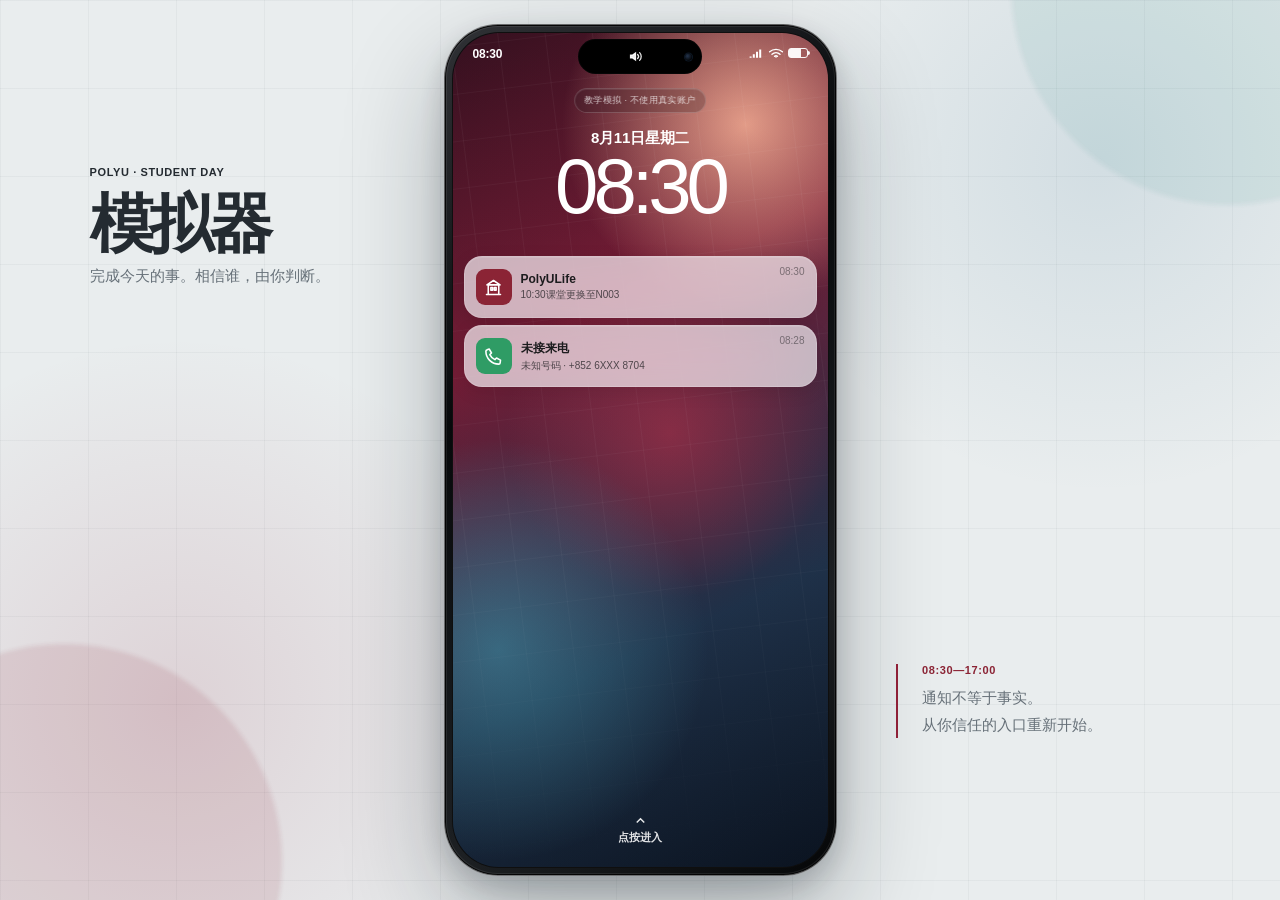
==== commit c669b299: "Add scheduled simulator time system" ====
--- a/index.html
+++ b/index.html
@@ -6,7 +6,7 @@
   <meta name="theme-color" content="#111820">
   <meta name="application-version" content="2.0.0">
   <title>模拟器</title>
-  <link rel="stylesheet" href="phone.css">
+  <link rel="stylesheet" href="phone.css?v=2.0.0-20260814d">
 </head>
 <body class="ios-ui">
   <main class="sim-stage" aria-label="PolyU 学生生活模拟器">
@@ -113,7 +113,7 @@
     </aside>
   </main>
 
-  <script src="phone-data.js"></script>
-  <script src="phone-engine.js"></script>
+  <script src="phone-data.js?v=2.0.0-20260814d"></script>
+  <script src="phone-engine.js?v=2.0.0-20260814d"></script>
 </body>
 </html>
--- a/phone.css
+++ b/phone.css
@@ -3138,6 +3138,77 @@
 
 .bubble.mine small {
   color: rgba(255, 255, 255, .7);
+}
+
+.inline-simulated-link {
+  display: inline;
+  max-width: 100%;
+  margin: 0;
+  padding: 0;
+  border: 0;
+  color: #087cff;
+  background: transparent;
+  font: inherit;
+  line-height: inherit;
+  text-align: left;
+  text-decoration: underline;
+  overflow-wrap: anywhere;
+  cursor: pointer;
+}
+
+.bubble.mine .inline-simulated-link {
+  color: #fff;
+}
+
+.outlook-body-link {
+  display: block;
+  margin-top: 14px;
+}
+
+.simulated-browser-address {
+  display: flex;
+  align-items: center;
+  gap: 7px;
+  min-height: 36px;
+  margin: 9px 14px 4px;
+  padding: 7px 11px;
+  border: 1px solid rgba(60, 60, 67, .12);
+  border-radius: 11px;
+  color: #555b61;
+  background: rgba(118, 118, 128, .09);
+}
+
+.simulated-browser-address span {
+  flex: 0 0 auto;
+  color: #2b8a77;
+  font-size: 10px;
+}
+
+.simulated-browser-address b {
+  min-width: 0;
+  font-size: 10px;
+  font-weight: 600;
+  line-height: 1.25;
+  overflow-wrap: anywhere;
+}
+
+.generic-url-path {
+  display: grid;
+  gap: 5px;
+  margin: 18px 0;
+  padding: 12px;
+  border-radius: 12px;
+  background: rgba(118, 118, 128, .08);
+}
+
+.generic-url-path span {
+  color: #7c8288;
+  font-size: 11px;
+}
+
+.generic-url-path strong {
+  font-size: 13px;
+  overflow-wrap: anywhere;
 }
 
 .typing-bubble {
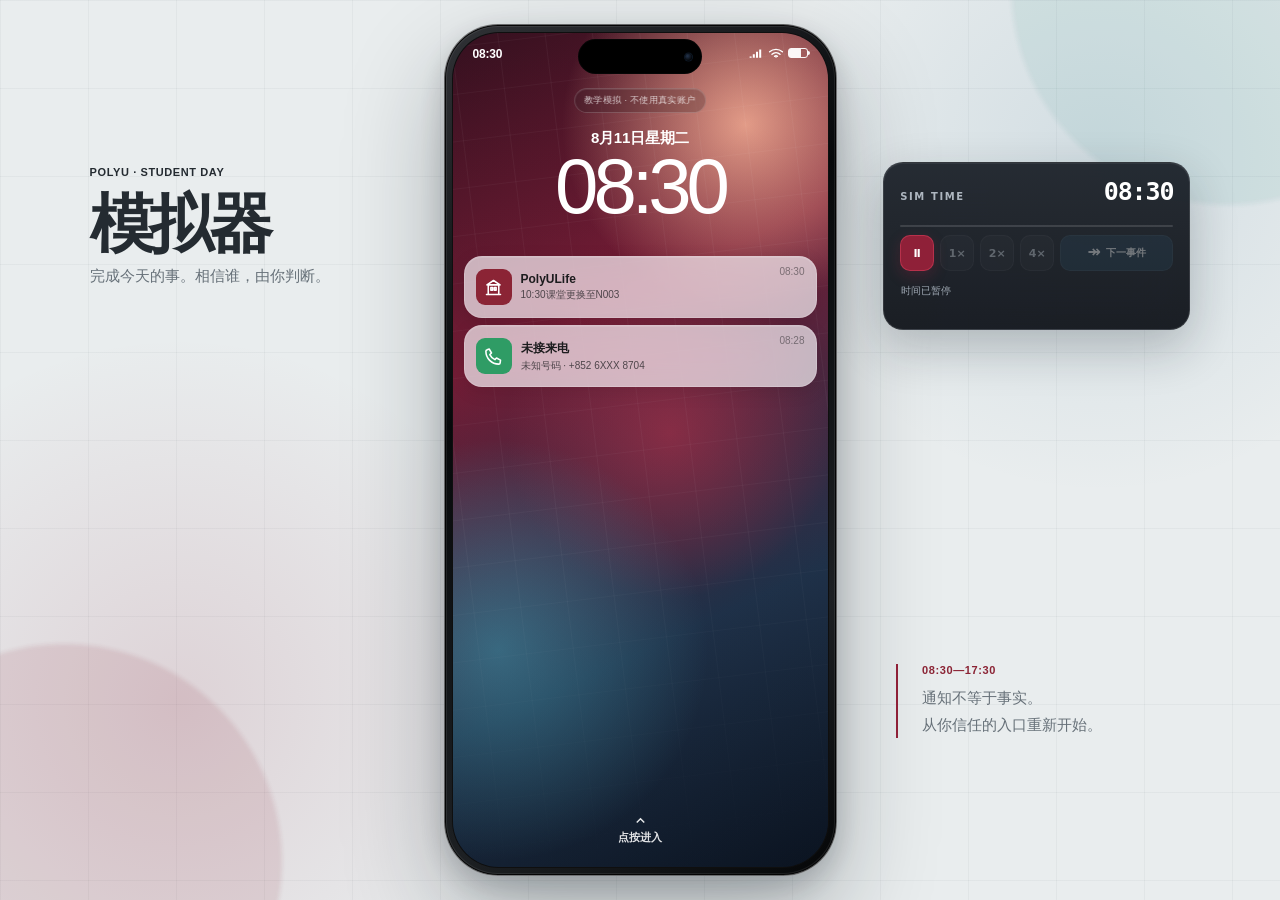
==== commit 1a02a7d8: "Expand simulator systems and profile progression" ====
--- a/index.html
+++ b/index.html
@@ -6,7 +6,7 @@
   <meta name="theme-color" content="#111820">
   <meta name="application-version" content="2.0.0">
   <title>模拟器</title>
-  <link rel="stylesheet" href="phone.css?v=2.0.0-20260814d">
+  <link rel="stylesheet" href="phone.css?v=2.0.0-20260818h">
 </head>
 <body class="ios-ui">
   <main class="sim-stage" aria-label="PolyU 学生生活模拟器">
@@ -16,13 +16,28 @@
       <p id="stageTagline">完成今天的事。相信谁，由你判断。</p>
     </div>
 
+    <aside class="timeline-controller" id="timelineController" aria-label="模拟时间控制">
+      <header class="timeline-controller-head">
+        <span id="timelineLabel">SIM TIME</span>
+        <strong id="timelineTime">08:30</strong>
+      </header>
+      <div class="timeline-controls" role="group" aria-label="时间速度">
+        <button type="button" data-action="timeline-speed" data-speed="0" aria-label="暂停时间" aria-pressed="true">Ⅱ</button>
+        <button type="button" data-action="timeline-speed" data-speed="1" aria-label="一倍速" aria-pressed="false">1×</button>
+        <button type="button" data-action="timeline-speed" data-speed="2" aria-label="二倍速" aria-pressed="false">2×</button>
+        <button type="button" data-action="timeline-speed" data-speed="4" aria-label="四倍速" aria-pressed="false">4×</button>
+        <button class="timeline-next" type="button" data-action="timeline-next" aria-label="跳到下一事件">
+          <span aria-hidden="true">↠</span><b id="timelineNextLabel">下一事件</b>
+        </button>
+      </div>
+      <p id="timelineStatus" role="status" aria-live="polite">时间已暂停</p>
+    </aside>
+
     <section class="phone-shell" id="simulator">
       <div class="phone-bezel">
         <div class="phone-status" aria-label="手机状态栏">
           <span id="statusTime">08:30</span>
-          <button class="status-island sound-toggle" id="soundToggle" type="button" aria-label="关闭声音" aria-pressed="true">
-            <svg viewBox="0 0 24 24" aria-hidden="true"><path d="M5 10v4h3l4 3V7L8 10H5Z"/><path class="sound-wave" d="M15 9.2c1.5 1.5 1.5 4.1 0 5.6M17.8 6.5c3 3 3 8 0 11"/></svg>
-          </button>
+          <span class="status-island" aria-hidden="true"></span>
           <span class="status-icons">
             <span class="status-signal" aria-hidden="true">
               <svg viewBox="0 0 20 14"><path d="M2 11.5h2.5V13H2zm4-3h2.5V13H6zm4-3h2.5V13H10zm4-3h2.5V13H14z"/></svg>
@@ -108,12 +123,12 @@
     </section>
 
     <aside class="stage-note" aria-hidden="true">
-      <span>08:30—17:00</span>
+      <span>08:30—17:30</span>
       <p><span id="stageNoteLine1">通知不等于事实。</span><br><span id="stageNoteLine2">从你信任的入口重新开始。</span></p>
     </aside>
   </main>
 
-  <script src="phone-data.js?v=2.0.0-20260814d"></script>
-  <script src="phone-engine.js?v=2.0.0-20260814d"></script>
+  <script src="phone-data.js?v=2.0.0-20260818h"></script>
+  <script src="phone-engine.js?v=2.0.0-20260818h"></script>
 </body>
 </html>
--- a/phone.css
+++ b/phone.css
@@ -1679,6 +1679,78 @@
   gap: 8px;
 }
 
+.call-video-surface {
+  position: relative;
+  height: 132px;
+  flex: 0 0 auto;
+  overflow: hidden;
+  border: 1px solid rgba(255, 255, 255, .12);
+  border-radius: 20px;
+  background:
+    radial-gradient(circle at 52% 32%, rgba(176, 193, 202, .18), transparent 31%),
+    linear-gradient(145deg, #39434a 0%, #1a2025 48%, #090b0e 100%);
+  box-shadow: inset 0 0 40px rgba(0, 0, 0, .52);
+}
+
+.video-silhouette {
+  position: absolute;
+  inset: 18px 28% 0;
+  filter: blur(7px);
+  opacity: .72;
+}
+
+.video-silhouette i {
+  position: absolute;
+  top: 0;
+  left: 50%;
+  width: 48px;
+  height: 52px;
+  border-radius: 46% 46% 42% 42%;
+  background: #090b0e;
+  transform: translateX(-50%);
+}
+
+.video-silhouette span {
+  position: absolute;
+  top: 43px;
+  left: 50%;
+  width: 116px;
+  height: 92px;
+  border-radius: 54px 54px 12px 12px;
+  background: #0b0e11;
+  transform: translateX(-50%);
+}
+
+.video-noise {
+  position: absolute;
+  inset: 0;
+  opacity: .32;
+  background: repeating-linear-gradient(0deg, transparent 0 3px, rgba(255,255,255,.08) 4px, transparent 5px 8px);
+  animation: video-signal-shift 2.8s steps(2, end) infinite;
+}
+
+.call-video-surface .video-quality,
+.call-video-surface small {
+  position: absolute;
+  z-index: 2;
+  bottom: 10px;
+  padding: 5px 8px;
+  border-radius: 10px;
+  color: rgba(255,255,255,.82);
+  background: rgba(0,0,0,.4);
+  backdrop-filter: blur(8px);
+  font-size: 9px;
+}
+
+.call-video-surface .video-quality { left: 10px; }
+.call-video-surface small { right: 10px; }
+
+@keyframes video-signal-shift {
+  0%, 72%, 100% { transform: translateX(0); opacity: .22; }
+  74% { transform: translateX(-6px); opacity: .48; }
+  77% { transform: translateX(4px); opacity: .3; }
+}
+
 .judgement-options {
   grid-template-columns: 1fr 1fr;
 }
@@ -3549,6 +3621,66 @@
   padding: 26px 18px;
   color: #1b2630;
   background: white;
+}
+
+.rental-listing-page {
+  padding-top: 22px;
+}
+
+.rental-gallery {
+  position: relative;
+  height: 150px;
+  margin: 13px -18px 18px;
+  display: grid;
+  grid-template-columns: 1.45fr .8fr;
+  grid-template-rows: 1fr 1fr;
+  gap: 3px;
+  overflow: hidden;
+  background: #cdd5d7;
+}
+
+.rental-gallery i {
+  display: block;
+  background:
+    linear-gradient(90deg, transparent 0 55%, rgba(36, 55, 62, .26) 56% 59%, transparent 60%),
+    linear-gradient(145deg, #d8cec1 0 41%, #8d9b9b 42% 47%, #edf0ec 48% 100%);
+}
+
+.rental-gallery i:first-child {
+  grid-row: 1 / 3;
+  background:
+    linear-gradient(180deg, transparent 0 54%, rgba(88, 66, 47, .22) 55% 58%, transparent 59%),
+    linear-gradient(135deg, #e6dfd5 0 47%, #819293 48% 52%, #f6f4ee 53% 100%);
+}
+
+.rental-gallery i:nth-child(3) {
+  background: linear-gradient(150deg, #bdc9c9, #f4efe8 52%, #9c8068 53% 61%, #e7e0d7 62%);
+}
+
+.rental-gallery > span {
+  position: absolute;
+  right: 8px;
+  bottom: 8px;
+  padding: 5px 8px;
+  border-radius: 10px;
+  color: #fff;
+  background: rgba(0,0,0,.58);
+  font-size: 9px;
+}
+
+.rental-copy {
+  padding: 10px 12px;
+  border-radius: 12px;
+  background: #f2f2f7;
+}
+
+@media (max-height: 760px) {
+  .call-video-surface { height: 104px; }
+  .rental-gallery { height: 124px; }
+}
+
+@media (prefers-reduced-motion: reduce) {
+  .video-noise { animation: none; }
 }
 
 .fake-logo {
@@ -6628,6 +6760,732 @@
   }
 }
 
+/* Settings information architecture ------------------------------------- */
+
+.ios-ui .app-more[hidden] {
+  display: none;
+}
+
+.ios-ui .app-screen[data-app="settings"] .app-content {
+  background: var(--ios-grouped);
+}
+
+.ios-ui .settings-page {
+  min-height: 100%;
+  padding: 17px 15px calc(40px + env(safe-area-inset-bottom));
+  color: var(--ios-label);
+  background: var(--ios-grouped);
+}
+
+.ios-ui .settings-section-label {
+  display: block;
+  margin: 18px 16px 7px;
+  color: var(--ios-secondary);
+  font-size: 12px;
+  font-weight: 500;
+  line-height: 1.25;
+}
+
+.ios-ui .settings-page > .settings-section-label:first-child {
+  margin-top: 2px;
+}
+
+.ios-ui .settings-profile-entry {
+  width: 100%;
+  min-height: 82px;
+  padding: 11px 14px;
+  display: grid;
+  grid-template-columns: 52px minmax(0, 1fr) auto;
+  gap: 12px;
+  align-items: center;
+  border: 0;
+  border-radius: 14px;
+  color: var(--ios-label);
+  background: var(--ios-card);
+  box-shadow: inset 0 0 0 .5px rgba(60, 60, 67, .08);
+  text-align: left;
+  cursor: pointer;
+  -webkit-tap-highlight-color: transparent;
+}
+
+.ios-ui .settings-profile-entry:hover {
+  background: color-mix(in srgb, var(--ios-card) 94%, var(--ios-blue));
+}
+
+.ios-ui .settings-profile-entry:active {
+  transform: none;
+  background: rgba(118, 118, 128, .14);
+}
+
+.ios-ui .settings-profile-avatar {
+  width: 52px;
+  height: 52px;
+  display: grid;
+  place-items: center;
+  border-radius: 50%;
+  color: #fff;
+  background: #243a5a;
+  box-shadow: inset 0 0 0 1px rgba(255, 255, 255, .13);
+  font-family: "SF Pro Display", -apple-system, BlinkMacSystemFont, sans-serif;
+  font-size: 17px;
+  font-weight: 700;
+  letter-spacing: -.02em;
+}
+
+.ios-ui .settings-profile-copy {
+  min-width: 0;
+}
+
+.ios-ui .settings-profile-copy strong,
+.ios-ui .settings-profile-copy small {
+  display: block;
+}
+
+.ios-ui .settings-profile-copy strong {
+  font-size: 18px;
+  font-weight: 600;
+  letter-spacing: -.02em;
+}
+
+.ios-ui .settings-profile-copy small {
+  margin-top: 4px;
+  overflow: hidden;
+  color: var(--ios-secondary);
+  font-size: 12px;
+  line-height: 1.3;
+  text-overflow: ellipsis;
+  white-space: nowrap;
+}
+
+.ios-ui .settings-group {
+  overflow: hidden;
+  border-radius: 14px;
+  background: var(--ios-card);
+  box-shadow: inset 0 0 0 .5px rgba(60, 60, 67, .08);
+}
+
+.ios-ui .settings-row {
+  position: relative;
+  width: 100%;
+  min-height: 60px;
+  padding: 9px 13px;
+  display: grid;
+  grid-template-columns: 34px minmax(0, 1fr) auto auto;
+  gap: 10px;
+  align-items: center;
+  border: 0;
+  border-radius: 0;
+  color: var(--ios-label);
+  background: transparent;
+  text-align: left;
+  -webkit-tap-highlight-color: transparent;
+}
+
+.ios-ui button.settings-row {
+  cursor: pointer;
+}
+
+.ios-ui .settings-row.no-icon {
+  grid-template-columns: minmax(0, 1fr) auto auto;
+  padding-left: 16px;
+}
+
+.ios-ui .settings-row + .settings-row::before,
+.ios-ui .settings-policy-row + .settings-policy-row::before,
+.ios-ui .settings-choice-list button + button::before {
+  content: "";
+  position: absolute;
+  top: 0;
+  left: 56px;
+  right: 0;
+  height: .5px;
+  background: rgba(60, 60, 67, .18);
+}
+
+.ios-ui .settings-row.no-icon + .settings-row.no-icon::before {
+  left: 16px;
+}
+
+.ios-ui button.settings-row:hover {
+  background: rgba(118, 118, 128, .07);
+}
+
+.ios-ui button.settings-row:active {
+  transform: none;
+  background: rgba(118, 118, 128, .14);
+}
+
+.ios-ui .settings-row-icon {
+  width: 30px;
+  height: 30px;
+  display: grid;
+  place-items: center;
+  border-radius: 7px;
+  color: #fff;
+}
+
+.ios-ui .settings-row-icon svg {
+  width: 20px;
+  height: 20px;
+  fill: none;
+  stroke: currentColor;
+  stroke-width: 1.8;
+  stroke-linecap: round;
+  stroke-linejoin: round;
+}
+
+.ios-ui .settings-row-icon.is-locale { background: #0a84ff; }
+.ios-ui .settings-row-icon.is-sound { background: #ff9f0a; }
+.ios-ui .settings-row-icon.is-time { background: #5856d6; }
+.ios-ui .settings-row-icon.is-info { background: #8e8e93; }
+.ios-ui .settings-row-icon.is-reset { background: #ff453a; }
+
+.ios-ui .profile-ledger-card {
+  position: relative;
+  overflow: hidden;
+  padding: 15px;
+  border-radius: 18px;
+  color: #fff;
+  background: #17243a;
+  box-shadow: 0 12px 30px rgba(26, 42, 68, .22);
+}
+
+.ios-ui .profile-ledger-card::before {
+  content: "";
+  position: absolute;
+  inset: 0 0 auto;
+  height: 4px;
+  background: linear-gradient(90deg, #f0b34b 0 35%, #8067d8 35% 70%, #4aa3df 70% 100%);
+}
+
+.ios-ui .profile-ledger-card > header {
+  display: flex;
+  justify-content: space-between;
+  align-items: center;
+  color: #aebbd0;
+  font-size: 10px;
+  font-weight: 700;
+  letter-spacing: .09em;
+}
+
+.ios-ui .profile-ledger-card > header b {
+  color: #dce5f2;
+  font-size: 12px;
+  letter-spacing: 0;
+}
+
+.ios-ui .profile-ledger-balance {
+  padding: 17px 0 15px;
+  border-bottom: 1px solid rgba(255, 255, 255, .13);
+}
+
+.ios-ui .profile-ledger-balance > span,
+.ios-ui .profile-ledger-balance > strong,
+.ios-ui .profile-ledger-balance > small {
+  display: block;
+}
+
+.ios-ui .profile-ledger-balance > span {
+  color: #b8c5d8;
+  font-size: 12px;
+}
+
+.ios-ui .profile-ledger-balance > strong {
+  margin-top: 3px;
+  font-family: "SF Pro Display", -apple-system, BlinkMacSystemFont, sans-serif;
+  font-size: 34px;
+  font-weight: 650;
+  line-height: 1.08;
+  letter-spacing: -.045em;
+}
+
+.ios-ui .profile-ledger-balance > small {
+  margin-top: 7px;
+  color: #c5d0df;
+  font-size: 11px;
+}
+
+.ios-ui .profile-ledger-balance > small.is-negative { color: #ff9b92; }
+.ios-ui .profile-ledger-balance > small.is-positive { color: #79d69a; }
+
+.ios-ui .profile-ledger-resources {
+  padding: 13px 0 10px;
+  display: grid;
+  grid-template-columns: 1fr 1fr;
+  gap: 12px;
+}
+
+.ios-ui .profile-ledger-resources > div + div {
+  padding-left: 12px;
+  border-left: 1px solid rgba(255, 255, 255, .13);
+}
+
+.ios-ui .profile-ledger-resources span,
+.ios-ui .profile-ledger-resources strong {
+  display: block;
+}
+
+.ios-ui .profile-ledger-resources span {
+  color: #aebbd0;
+  font-size: 10px;
+  font-weight: 600;
+  letter-spacing: .04em;
+}
+
+.ios-ui .profile-ledger-resources strong {
+  margin-top: 4px;
+  font-family: "SF Pro Display", -apple-system, BlinkMacSystemFont, sans-serif;
+  font-size: 18px;
+  font-weight: 650;
+  line-height: 1.15;
+}
+
+.ios-ui .profile-ledger-resources strong small {
+  color: #9facc0;
+  font-size: 12px;
+  font-weight: 500;
+}
+
+.ios-ui .profile-growth-track {
+  height: 5px;
+  overflow: hidden;
+  border-radius: 99px;
+  background: rgba(255, 255, 255, .13);
+}
+
+.ios-ui .profile-growth-track i {
+  display: block;
+  height: 100%;
+  border-radius: inherit;
+  background: #a99af3;
+  transition: width .28s ease;
+}
+
+.ios-ui .profile-focus-row,
+.ios-ui .profile-growth-row {
+  position: relative;
+  width: 100%;
+  min-height: 62px;
+  padding: 9px 13px;
+  display: grid;
+  grid-template-columns: 34px minmax(0, 1fr) auto;
+  gap: 10px;
+  align-items: center;
+  border: 0;
+  border-radius: 0;
+  color: var(--ios-label);
+  background: transparent;
+  text-align: left;
+}
+
+.ios-ui .profile-focus-row {
+  cursor: pointer;
+}
+
+.ios-ui .profile-focus-row:disabled {
+  cursor: default;
+  opacity: .66;
+}
+
+.ios-ui .profile-focus-row + .profile-focus-row::before,
+.ios-ui .profile-growth-row + .profile-growth-row::before {
+  content: "";
+  position: absolute;
+  inset: 0 0 auto 57px;
+  height: .5px;
+  background: rgba(60, 60, 67, .18);
+}
+
+.ios-ui .profile-focus-row > i,
+.ios-ui .profile-growth-row > i {
+  width: 30px;
+  height: 30px;
+  display: grid;
+  place-items: center;
+  border-radius: 8px;
+  color: #fff;
+  background: #64748b;
+  font-style: normal;
+  font-size: 13px;
+  font-weight: 700;
+}
+
+.ios-ui .profile-focus-row > i.is-violet { background: #7b61c9; }
+.ios-ui .profile-focus-row > i.is-blue { background: #287bc1; }
+.ios-ui .profile-focus-row > i.is-orange { background: #d47724; }
+.ios-ui .profile-focus-row > i.is-green { background: #2f8b61; }
+
+.ios-ui .profile-focus-row > span,
+.ios-ui .profile-growth-row > span {
+  min-width: 0;
+}
+
+.ios-ui .profile-focus-row strong,
+.ios-ui .profile-focus-row small,
+.ios-ui .profile-growth-row strong,
+.ios-ui .profile-growth-row small {
+  display: block;
+}
+
+.ios-ui .profile-focus-row strong,
+.ios-ui .profile-growth-row strong {
+  font-size: 14px;
+  font-weight: 550;
+  line-height: 1.3;
+}
+
+.ios-ui .profile-focus-row small,
+.ios-ui .profile-growth-row small {
+  margin-top: 3px;
+  color: var(--ios-secondary);
+  font-size: 11px;
+  line-height: 1.32;
+}
+
+.ios-ui .profile-focus-row > b {
+  width: 24px;
+  color: var(--ios-blue);
+  font-size: 19px;
+  text-align: center;
+}
+
+.ios-ui .profile-growth-row > b {
+  color: #6951bc;
+  font-family: "SF Pro Display", -apple-system, BlinkMacSystemFont, sans-serif;
+  font-size: 17px;
+}
+
+.ios-ui .profile-growth-empty {
+  padding: 20px 16px;
+}
+
+.ios-ui .profile-growth-empty strong,
+.ios-ui .profile-growth-empty span {
+  display: block;
+}
+
+.ios-ui .profile-growth-empty strong {
+  font-size: 14px;
+  font-weight: 600;
+}
+
+.ios-ui .profile-growth-empty span {
+  margin-top: 5px;
+  color: var(--ios-secondary);
+  font-size: 11px;
+  line-height: 1.45;
+}
+
+.ios-ui .settings-row-copy {
+  min-width: 0;
+}
+
+.ios-ui .settings-row-copy strong,
+.ios-ui .settings-row-copy small {
+  display: block;
+}
+
+.ios-ui .settings-row-copy strong {
+  color: inherit;
+  font-size: 15px;
+  font-weight: 500;
+  line-height: 1.25;
+  letter-spacing: -.012em;
+}
+
+.ios-ui .settings-row-copy small {
+  margin-top: 3px;
+  color: var(--ios-secondary);
+  font-size: 11px;
+  font-weight: 400;
+  line-height: 1.35;
+}
+
+.ios-ui .settings-row-value {
+  max-width: 132px;
+  color: var(--ios-secondary);
+  font-size: 13px;
+  font-weight: 400;
+  line-height: 1.3;
+  text-align: right;
+  overflow-wrap: anywhere;
+}
+
+.ios-ui .settings-chevron {
+  margin-left: -3px;
+  color: #c7c7cc;
+  font-family: Arial, sans-serif;
+  font-size: 26px;
+  font-weight: 300;
+  line-height: 1;
+}
+
+.ios-ui .settings-row.is-danger .settings-row-copy strong {
+  color: var(--ios-red);
+}
+
+.ios-ui .settings-locale-specimen {
+  overflow: hidden;
+  border-radius: 14px;
+  color: #fff;
+  background: linear-gradient(135deg, #2578c8, #245eb4 58%, #3c4ba1);
+  box-shadow: 0 9px 24px rgba(25, 72, 142, .20);
+}
+
+.ios-ui .settings-locale-specimen > div {
+  position: relative;
+  min-height: 58px;
+  padding: 10px 15px;
+  display: flex;
+  justify-content: space-between;
+  align-items: center;
+  gap: 16px;
+}
+
+.ios-ui .settings-locale-specimen > div + div::before {
+  content: "";
+  position: absolute;
+  top: 0;
+  left: 15px;
+  right: 0;
+  height: .5px;
+  background: rgba(255, 255, 255, .24);
+}
+
+.ios-ui .settings-locale-specimen span {
+  font-size: 13px;
+  line-height: 1.35;
+}
+
+.ios-ui .settings-locale-specimen strong {
+  font-family: "SF Pro Display", -apple-system, BlinkMacSystemFont, sans-serif;
+  font-size: 16px;
+  font-weight: 600;
+  text-align: right;
+}
+
+.ios-ui .settings-footnote {
+  margin: 8px 16px 0;
+  color: var(--ios-secondary);
+  font-size: 11px;
+  line-height: 1.45;
+}
+
+.ios-ui .settings-switch-row {
+  grid-template-columns: 34px minmax(0, 1fr) auto;
+}
+
+.ios-ui .settings-switch {
+  position: relative;
+  width: 51px;
+  height: 31px;
+  border-radius: 18px;
+  background: #e5e5ea;
+  transition: background .18s ease;
+}
+
+.ios-ui .settings-switch i {
+  position: absolute;
+  top: 2px;
+  left: 2px;
+  width: 27px;
+  height: 27px;
+  border-radius: 50%;
+  background: #fff;
+  box-shadow: 0 2px 5px rgba(0, 0, 0, .24);
+  transition: transform .18s ease;
+}
+
+.ios-ui .settings-switch-row[aria-checked="true"] .settings-switch {
+  background: #34c759;
+}
+
+.ios-ui .settings-switch-row[aria-checked="true"] .settings-switch i {
+  transform: translateX(20px);
+}
+
+.ios-ui .settings-policy-row {
+  position: relative;
+  min-height: 82px;
+  padding: 12px 14px;
+  display: grid;
+  grid-template-columns: 42px minmax(0, 1fr);
+  gap: 11px;
+  align-items: start;
+}
+
+.ios-ui .settings-policy-row > b {
+  width: 39px;
+  height: 30px;
+  display: grid;
+  place-items: center;
+  border-radius: 9px;
+  color: #fff;
+  background: #343a46;
+  font-family: "SF Pro Display", -apple-system, BlinkMacSystemFont, sans-serif;
+  font-size: 14px;
+  font-weight: 700;
+}
+
+.ios-ui .settings-policy-row:nth-child(2) > b { background: #5856d6; }
+.ios-ui .settings-policy-row:nth-child(3) > b { background: #af52de; }
+
+.ios-ui .settings-policy-row strong,
+.ios-ui .settings-policy-row small {
+  display: block;
+}
+
+.ios-ui .settings-policy-row strong {
+  font-size: 15px;
+  font-weight: 600;
+  line-height: 1.25;
+}
+
+.ios-ui .settings-policy-row small {
+  margin-top: 4px;
+  color: var(--ios-secondary);
+  font-size: 11px;
+  line-height: 1.4;
+}
+
+.ios-ui .settings-info-card {
+  margin-top: 18px;
+  padding: 14px 15px;
+  border-radius: 14px;
+  color: #28435e;
+  background: #e6f2fb;
+}
+
+.ios-ui .settings-info-card strong {
+  font-size: 14px;
+  font-weight: 650;
+}
+
+.ios-ui .settings-info-card p {
+  margin: 5px 0 0;
+  color: #526d84;
+  font-size: 11px;
+  line-height: 1.45;
+}
+
+.ios-ui .settings-about-mark {
+  padding: 12px 0 24px;
+  display: grid;
+  justify-items: center;
+}
+
+.ios-ui .settings-about-mark > span {
+  width: 66px;
+  height: 66px;
+  display: grid;
+  place-items: center;
+  border-radius: 16px;
+  color: #fff;
+  background: linear-gradient(155deg, #b8bcc3, #797f88 58%, #60656d);
+  box-shadow: 0 9px 24px rgba(31, 35, 40, .18);
+}
+
+.ios-ui .settings-about-mark svg {
+  width: 35px;
+  height: 35px;
+  fill: none;
+  stroke: currentColor;
+  stroke-width: 1.7;
+}
+
+.ios-ui .settings-about-mark strong {
+  margin-top: 10px;
+  font-family: "SF Pro Display", -apple-system, BlinkMacSystemFont, sans-serif;
+  font-size: 21px;
+  letter-spacing: -.025em;
+}
+
+.ios-ui .settings-about-mark small {
+  margin-top: 2px;
+  color: var(--ios-secondary);
+  font-size: 12px;
+}
+
+.ios-ui .settings-about-list .settings-row {
+  min-height: 68px;
+}
+
+.ios-ui .settings-choice-sheet {
+  padding: 28px 12px calc(14px + env(safe-area-inset-bottom));
+}
+
+.ios-ui .settings-choice-sheet h2 {
+  margin: 0 8px 13px;
+  text-align: center;
+}
+
+.ios-ui .settings-choice-list {
+  overflow: hidden;
+  border-radius: 14px;
+  background: var(--ios-card);
+}
+
+.ios-ui .settings-choice-list button {
+  position: relative;
+  width: 100%;
+  min-height: 54px;
+  padding: 10px 16px;
+  display: flex;
+  justify-content: space-between;
+  align-items: center;
+  border: 0;
+  border-radius: 0;
+  color: var(--ios-label);
+  background: transparent;
+  font-size: 15px;
+  text-align: left;
+  cursor: pointer;
+}
+
+.ios-ui .settings-choice-list button + button::before {
+  left: 16px;
+}
+
+.ios-ui .settings-choice-list button b {
+  color: var(--ios-blue);
+  font-size: 19px;
+}
+
+.ios-ui .settings-choice-cancel {
+  width: 100%;
+  min-height: 52px;
+  margin-top: 9px;
+  border: 0;
+  border-radius: 14px;
+  color: var(--ios-blue);
+  background: var(--ios-card);
+  font-size: 15px;
+  font-weight: 600;
+  cursor: pointer;
+}
+
+@media (prefers-color-scheme: dark) {
+  .ios-ui .settings-info-card {
+    color: #c7e4ff;
+    background: #16334b;
+  }
+
+  .ios-ui .settings-info-card p {
+    color: #9fc3df;
+  }
+
+  .ios-ui .settings-switch {
+    background: #3a3a3c;
+  }
+}
+
+@media (prefers-reduced-motion: reduce) {
+  .ios-ui .settings-switch,
+  .ios-ui .settings-switch i {
+    transition: none;
+  }
+}
+
 /* Outlook cascade guards: keep app-specific interaction above shared iOS rules. */
 .ios-ui:has(.app-screen.mail-mode.is-active) .phone-status {
   color: #fff;
@@ -6644,6 +7502,220 @@
     background: #212121;
   }
 
+}
+
+/* Simulator timeline controller ------------------------------------------ */
+
+.timeline-controller {
+  --timeline-progress: 0%;
+  position: fixed;
+  z-index: 120;
+  top: 18vh;
+  right: 7vw;
+  width: min(310px, 24vw);
+  padding: 16px;
+  color: #f7f8fa;
+  border: 1px solid rgba(255, 255, 255, .11);
+  border-radius: 20px;
+  background:
+    linear-gradient(180deg, rgba(30, 36, 44, .96), rgba(18, 22, 28, .96));
+  box-shadow: 0 18px 48px rgba(17, 24, 32, .24), inset 0 1px rgba(255, 255, 255, .06);
+  backdrop-filter: blur(24px) saturate(1.15);
+}
+
+.timeline-controller::after {
+  content: "";
+  position: absolute;
+  left: 16px;
+  right: 16px;
+  top: 62px;
+  height: 2px;
+  border-radius: 2px;
+  background: linear-gradient(90deg, #a42a44 var(--timeline-progress), rgba(255, 255, 255, .13) var(--timeline-progress));
+}
+
+.timeline-controller-head {
+  min-height: 36px;
+  display: flex;
+  align-items: baseline;
+  justify-content: space-between;
+  gap: 14px;
+}
+
+.timeline-controller-head span {
+  color: #aeb6c0;
+  font: 750 10px/1 "Arial Narrow", "Roboto Condensed", system-ui, sans-serif;
+  letter-spacing: .16em;
+}
+
+.timeline-controller-head strong {
+  color: #fff;
+  font: 650 25px/1 ui-monospace, "SFMono-Regular", Consolas, monospace;
+  letter-spacing: -.045em;
+  font-variant-numeric: tabular-nums;
+}
+
+.timeline-controls {
+  margin-top: 20px;
+  display: grid;
+  grid-template-columns: repeat(4, 34px) minmax(82px, 1fr);
+  gap: 6px;
+}
+
+.timeline-controls button {
+  min-width: 0;
+  height: 36px;
+  padding: 0;
+  color: #c8ced6;
+  border: 1px solid rgba(255, 255, 255, .08);
+  border-radius: 10px;
+  background: rgba(255, 255, 255, .055);
+  font: 700 11px/1 system-ui, sans-serif;
+  cursor: pointer;
+  transition: color .16s ease, background .16s ease, border-color .16s ease, transform .16s ease;
+}
+
+.timeline-controls button:hover:not(:disabled) {
+  color: #fff;
+  border-color: rgba(255, 255, 255, .20);
+  background: rgba(255, 255, 255, .10);
+}
+
+.timeline-controls button[aria-pressed="true"] {
+  color: #fff;
+  border-color: rgba(207, 59, 86, .64);
+  background: #8f2038;
+  box-shadow: 0 5px 14px rgba(143, 32, 56, .28);
+}
+
+.timeline-controls button:disabled {
+  opacity: .38;
+  cursor: default;
+}
+
+.timeline-controls .timeline-next {
+  padding: 0 9px;
+  display: flex;
+  align-items: center;
+  justify-content: center;
+  gap: 5px;
+  color: #fff;
+  background: rgba(47, 111, 145, .34);
+}
+
+.timeline-next span {
+  font-size: 16px;
+  transform: translateY(-1px);
+}
+
+.timeline-next b {
+  white-space: nowrap;
+  font-size: 10px;
+}
+
+.timeline-controller > p {
+  min-height: 30px;
+  margin: 12px 1px 0;
+  color: #9ea7b2;
+  font-size: 10px;
+  line-height: 1.5;
+}
+
+.timeline-controller.is-running .timeline-controller-head strong {
+  color: #ffdbe3;
+}
+
+.timeline-controller.has-event {
+  border-color: rgba(207, 59, 86, .55);
+  box-shadow: 0 18px 48px rgba(17, 24, 32, .24), 0 0 0 3px rgba(143, 32, 56, .10), inset 0 1px rgba(255, 255, 255, .06);
+}
+
+.timeline-controller.has-event .timeline-controller-head span {
+  color: #ff9db0;
+}
+
+@media (max-width: 980px) {
+  .sim-stage {
+    place-items: start center;
+  }
+
+  .timeline-controller {
+    top: max(6px, env(safe-area-inset-top));
+    left: max(8px, env(safe-area-inset-left));
+    right: max(8px, env(safe-area-inset-right));
+    width: auto;
+    height: 56px;
+    padding: 7px 9px;
+    display: grid;
+    grid-template-columns: 68px 1fr;
+    gap: 8px;
+    border-radius: 15px;
+  }
+
+  .timeline-controller::after {
+    left: 9px;
+    right: 9px;
+    top: auto;
+    bottom: 3px;
+  }
+
+  .timeline-controller-head {
+    min-height: 0;
+    display: grid;
+    align-content: center;
+    gap: 2px;
+  }
+
+  .timeline-controller-head strong {
+    font-size: 19px;
+  }
+
+  .timeline-controller-head span {
+    overflow: hidden;
+    text-overflow: ellipsis;
+    white-space: nowrap;
+  }
+
+  .timeline-controls {
+    margin: 0;
+    grid-template-columns: repeat(4, minmax(30px, 38px)) minmax(76px, 1fr);
+    align-content: center;
+  }
+
+  .timeline-controls button {
+    height: 36px;
+  }
+
+  .timeline-controller > p {
+    display: none;
+  }
+
+  .phone-shell,
+  .ios-ui .phone-shell {
+    margin-top: calc(68px + env(safe-area-inset-top));
+    height: calc(100dvh - 74px - env(safe-area-inset-top));
+  }
+}
+
+@media (max-width: 380px) {
+  .timeline-controller {
+    grid-template-columns: 58px 1fr;
+  }
+
+  .timeline-controls {
+    grid-template-columns: repeat(4, 29px) minmax(62px, 1fr);
+    gap: 4px;
+  }
+
+  .timeline-next b {
+    display: none;
+  }
+}
+
+@media (prefers-reduced-motion: reduce) {
+  .timeline-controls button {
+    transition: none;
+  }
 }
 
 .ios-ui .mail-mode .outlook-mail-row:active,
@@ -6653,3 +7725,534 @@
 .ios-ui .mail-mode .outlook-filter:active {
   transform: none;
 }
+
+/* Mobile Microsoft Edge shell */
+.ios-ui .app-screen[data-app="browser"] {
+  color: #1b1b1f;
+  background: #fff;
+}
+
+.ios-ui .app-screen[data-app="browser"] .app-header {
+  display: none;
+}
+
+.ios-ui .app-screen[data-app="browser"] .app-content {
+  height: 100%;
+  overflow: hidden;
+  color: #1b1b1f;
+  background: #fff;
+}
+
+.edge-browser-shell {
+  --edge-blue: #0f6cbd;
+  --edge-cyan: #00a4ef;
+  --edge-green: #0aa56f;
+  --edge-ink: #1b1b1f;
+  --edge-muted: #616168;
+  --edge-line: #e1e2e6;
+  width: 100%;
+  height: 100%;
+  display: grid;
+  grid-template-rows: 61px minmax(0, 1fr) 54px;
+  overflow: hidden;
+  color: var(--edge-ink);
+  background: #fff;
+  font-family: -apple-system, BlinkMacSystemFont, "Segoe UI", "PingFang SC", "Microsoft YaHei", sans-serif;
+}
+
+.edge-browser-topbar {
+  position: relative;
+  z-index: 4;
+  padding: 8px 9px 7px;
+  border-bottom: 1px solid rgba(0, 0, 0, .06);
+  background: #f8f8fa;
+}
+
+.ios-ui .edge-address-form,
+.edge-address-form {
+  position: static;
+  height: 45px;
+  padding: 0 5px 0 12px;
+  display: flex;
+  align-items: center;
+  gap: 6px;
+  border: 1px solid #dedfe3;
+  border-radius: 23px;
+  background: #fff;
+  box-shadow: 0 1px 2px rgba(0, 0, 0, .04);
+  backdrop-filter: none;
+}
+
+.edge-site-controls {
+  width: 22px;
+  height: 22px;
+  flex: 0 0 auto;
+  display: grid;
+  place-items: center;
+  color: #64656b;
+}
+
+.edge-site-controls svg,
+.edge-address-form button svg,
+.edge-browser-toolbar svg {
+  width: 21px;
+  height: 21px;
+  fill: none;
+  stroke: currentColor;
+  stroke-width: 1.8;
+  stroke-linecap: round;
+  stroke-linejoin: round;
+}
+
+.edge-address-form .simulated-browser-address {
+  min-width: 0;
+  min-height: 0;
+  margin: 0;
+  padding: 0;
+  flex: 1;
+  display: block;
+  border: 0;
+  border-radius: 0;
+  color: inherit;
+  background: transparent;
+}
+
+.ios-ui .edge-address-form .simulated-browser-address input,
+.edge-address-form .simulated-browser-address input {
+  width: 100%;
+  height: 41px;
+  padding: 0;
+  border: 0;
+  border-radius: 0;
+  outline: none;
+  color: #242428;
+  background: transparent;
+  font: 500 13px/1.2 -apple-system, BlinkMacSystemFont, "Segoe UI", "PingFang SC", sans-serif;
+  letter-spacing: -.01em;
+  text-overflow: ellipsis;
+}
+
+.edge-address-form .simulated-browser-address input::placeholder {
+  color: #77777e;
+  opacity: 1;
+}
+
+.ios-ui .edge-address-form > button,
+.edge-address-form > button {
+  width: 34px;
+  height: 34px;
+  flex: 0 0 auto;
+  display: grid;
+  place-items: center;
+  border: 0;
+  border-radius: 50%;
+  color: #55565c;
+  background: transparent;
+  cursor: pointer;
+}
+
+.edge-address-form > button:active,
+.edge-browser-toolbar button:active:not(:disabled) {
+  background: rgba(15, 108, 189, .10);
+}
+
+.edge-address-form.is-new-tab .edge-address-reload,
+.edge-address-form:not(.is-new-tab) .edge-address-submit {
+  display: none;
+}
+
+.edge-webview {
+  min-height: 0;
+  overflow-x: hidden;
+  overflow-y: auto;
+  overscroll-behavior: contain;
+  scrollbar-width: none;
+  background: #fff;
+}
+
+.edge-webview::-webkit-scrollbar {
+  display: none;
+}
+
+.edge-browser-toolbar {
+  position: relative;
+  z-index: 5;
+  min-height: 54px;
+  padding: 4px 8px 5px;
+  display: grid;
+  grid-template-columns: repeat(5, 1fr);
+  align-items: center;
+  border-top: 1px solid var(--edge-line);
+  background: rgba(249, 249, 251, .96);
+  box-shadow: 0 -5px 18px rgba(0, 0, 0, .035);
+  backdrop-filter: blur(18px) saturate(1.35);
+}
+
+.edge-browser-toolbar button {
+  width: 42px;
+  height: 42px;
+  justify-self: center;
+  display: grid;
+  place-items: center;
+  border: 0;
+  border-radius: 50%;
+  color: #303137;
+  background: transparent;
+  cursor: pointer;
+}
+
+.edge-browser-toolbar button:disabled {
+  color: #b9bac0;
+  cursor: default;
+}
+
+.edge-browser-toolbar .edge-toolbar-home {
+  width: 44px;
+  height: 44px;
+}
+
+.edge-mini-logo,
+.edge-brand-mark {
+  position: relative;
+  display: block;
+  border-radius: 50%;
+  background: conic-gradient(from 205deg, #0aa56f 0 30%, #0a8fd1 44%, #0869c7 70%, #22c8bc 88%, #0aa56f 100%);
+  box-shadow: inset 0 -2px 4px rgba(0, 45, 92, .18);
+}
+
+.edge-mini-logo {
+  width: 27px;
+  height: 27px;
+}
+
+.edge-mini-logo::after,
+.edge-brand-mark::after {
+  content: "";
+  position: absolute;
+  inset: 27% 17% 17% 27%;
+  border-radius: 54% 45% 48% 52%;
+  background: #fff;
+  transform: rotate(-18deg);
+}
+
+.edge-tab-count span {
+  width: 20px;
+  height: 20px;
+  display: grid;
+  place-items: center;
+  border: 1.7px solid currentColor;
+  border-radius: 5px;
+  font-size: 10px;
+  font-weight: 700;
+  line-height: 1;
+}
+
+.edge-new-tab {
+  min-height: 100%;
+  padding: 39px 17px 28px;
+  display: flex;
+  flex-direction: column;
+  align-items: center;
+  background:
+    radial-gradient(circle at 82% 6%, rgba(0, 164, 239, .09), transparent 31%),
+    linear-gradient(180deg, #fff 0%, #f7fbfd 56%, #f4f6f8 100%);
+}
+
+.edge-brand-mark {
+  width: 69px;
+  height: 69px;
+  box-shadow: inset 0 -5px 10px rgba(0, 45, 92, .17), 0 12px 28px rgba(0, 121, 167, .16);
+}
+
+.edge-brand-name {
+  margin-top: 12px;
+  color: #202124;
+  font-size: 18px;
+  font-weight: 650;
+  letter-spacing: -.025em;
+}
+
+.edge-new-tab > p {
+  margin: 5px 0 0;
+  color: var(--edge-muted);
+  font-size: 12px;
+  line-height: 1.45;
+  text-align: center;
+}
+
+.edge-shortcuts {
+  width: 100%;
+  margin-top: 30px;
+  display: grid;
+  grid-template-columns: repeat(5, minmax(0, 1fr));
+  gap: 7px;
+}
+
+.edge-shortcut {
+  min-width: 0;
+  padding: 0;
+  display: grid;
+  justify-items: center;
+  gap: 7px;
+  border: 0;
+  color: #34353a;
+  background: transparent;
+  cursor: pointer;
+}
+
+.edge-shortcut > span {
+  width: 43px;
+  height: 43px;
+  display: grid;
+  place-items: center;
+  border-radius: 13px;
+  color: #fff;
+  box-shadow: 0 3px 9px rgba(20, 25, 35, .10);
+  font-size: 14px;
+  font-weight: 750;
+}
+
+.edge-shortcut > span.is-blue { background: linear-gradient(145deg, #3479e8, #075db2); }
+.edge-shortcut > span.is-violet { background: linear-gradient(145deg, #8b6de7, #5b3db1); }
+.edge-shortcut > span.is-green { background: linear-gradient(145deg, #39b987, #07825d); }
+.edge-shortcut > span.is-red { background: linear-gradient(145deg, #ef6b64, #bd322b); }
+.edge-shortcut > span.is-cyan { background: linear-gradient(145deg, #20b9c6, #087a96); }
+
+.edge-shortcut small {
+  width: 100%;
+  overflow: hidden;
+  font-size: 9px;
+  font-weight: 500;
+  line-height: 1.2;
+  text-align: center;
+  text-overflow: ellipsis;
+  white-space: nowrap;
+}
+
+.edge-new-tab-panel {
+  width: 100%;
+  margin-top: 28px;
+  padding: 15px 16px;
+  border: 1px solid rgba(15, 108, 189, .10);
+  border-radius: 16px;
+  background: rgba(255, 255, 255, .88);
+  box-shadow: 0 8px 24px rgba(26, 42, 63, .07);
+}
+
+.edge-new-tab-panel header {
+  display: flex;
+  justify-content: space-between;
+  align-items: center;
+  gap: 12px;
+}
+
+.edge-new-tab-panel header strong {
+  color: #24252a;
+  font-size: 13px;
+  font-weight: 650;
+}
+
+.edge-new-tab-panel header span {
+  color: var(--edge-blue);
+  font-size: 9px;
+  font-weight: 650;
+}
+
+.edge-new-tab-panel p {
+  margin: 8px 0 0;
+  color: #65666d;
+  font-size: 11px;
+  line-height: 1.55;
+}
+
+.edge-webview .browser-results {
+  min-height: 100%;
+  padding: 0;
+  background: #fff;
+}
+
+.edge-webview .browser-results.has-query {
+  padding: 0 15px 26px;
+}
+
+.edge-results-heading {
+  padding: 19px 1px 12px;
+  border-bottom: 1px solid var(--edge-line);
+}
+
+.edge-results-heading span,
+.edge-results-heading strong {
+  display: block;
+}
+
+.edge-results-heading span {
+  color: var(--edge-blue);
+  font-size: 10px;
+  font-weight: 650;
+}
+
+.edge-results-heading strong {
+  margin-top: 3px;
+  overflow: hidden;
+  color: #202124;
+  font-size: 18px;
+  font-weight: 650;
+  letter-spacing: -.025em;
+  text-overflow: ellipsis;
+  white-space: nowrap;
+}
+
+.edge-webview .browser-results > .section-label {
+  margin: 18px 0 4px;
+  color: #72737a;
+  font-size: 10px;
+}
+
+.edge-webview .browser-results.has-query > .section-label {
+  display: none;
+}
+
+.ios-ui .edge-webview .browser-card,
+.edge-webview .browser-card {
+  width: 100%;
+  margin: 0;
+  padding: 14px 1px 15px;
+  display: block;
+  border: 0;
+  border-bottom: 1px solid #ececef;
+  border-radius: 0;
+  color: inherit;
+  background: #fff;
+  box-shadow: none;
+  text-align: left;
+  cursor: pointer;
+}
+
+.ios-ui .edge-webview .browser-card.sponsored,
+.edge-webview .browser-card.sponsored {
+  border: 0;
+  border-bottom: 1px solid #ececef;
+  background: #fff;
+}
+
+.edge-webview .browser-card.sponsored .browser-domain::before {
+  content: none;
+}
+
+.edge-result-source {
+  display: grid;
+  grid-template-columns: 30px minmax(0, 1fr) 24px;
+  align-items: center;
+  gap: 9px;
+}
+
+.edge-result-source > i {
+  width: 28px;
+  height: 28px;
+  display: grid;
+  place-items: center;
+  border-radius: 50%;
+  color: #fff;
+  background: linear-gradient(145deg, #1384ce, #075aa4);
+  font-size: 11px;
+  font-style: normal;
+  font-weight: 750;
+}
+
+.edge-result-source > span {
+  min-width: 0;
+}
+
+.ios-ui .edge-result-source .browser-domain,
+.edge-result-source .browser-domain,
+.edge-result-source small {
+  display: block;
+  overflow: hidden;
+  font-family: -apple-system, BlinkMacSystemFont, "Segoe UI", "PingFang SC", sans-serif;
+  text-overflow: ellipsis;
+  white-space: nowrap;
+}
+
+.ios-ui .edge-result-source .browser-domain,
+.edge-result-source .browser-domain {
+  color: #303136;
+  font-size: 11px;
+  font-weight: 550;
+  letter-spacing: 0;
+}
+
+.edge-result-source small {
+  margin-top: 1px;
+  color: #74757c;
+  font-size: 8px;
+}
+
+.edge-result-source em {
+  color: #72737a;
+  font-size: 11px;
+  font-style: normal;
+  letter-spacing: 1px;
+}
+
+.ios-ui .edge-webview .browser-card h3,
+.edge-webview .browser-card h3 {
+  margin: 9px 0 4px;
+  color: #075ca8;
+  font-size: 16px;
+  font-weight: 600;
+  line-height: 1.25;
+  letter-spacing: -.018em;
+}
+
+.ios-ui .edge-webview .browser-card p,
+.edge-webview .browser-card p {
+  margin: 0;
+  color: #515259;
+  font-size: 11px;
+  line-height: 1.48;
+}
+
+.edge-webview .search-empty {
+  padding: 28px 3px 18px;
+  color: #65666d;
+  text-align: left;
+}
+
+.edge-webview .search-empty strong {
+  color: #25262b;
+  font-size: 16px;
+}
+
+.edge-webview .search-empty p {
+  margin-top: 7px;
+  font-size: 11px;
+}
+
+.edge-webview > .fake-page,
+.edge-webview > .app-pad {
+  min-height: 100%;
+}
+
+@media (max-width: 380px) {
+  .edge-new-tab {
+    padding-inline: 13px;
+  }
+
+  .edge-shortcuts {
+    gap: 4px;
+  }
+
+  .edge-shortcut > span {
+    width: 39px;
+    height: 39px;
+  }
+}
+
+@media (prefers-reduced-motion: reduce) {
+  .edge-address-form > button,
+  .edge-browser-toolbar button,
+  .edge-shortcut,
+  .edge-webview .browser-card {
+    transition: none;
+  }
+}
